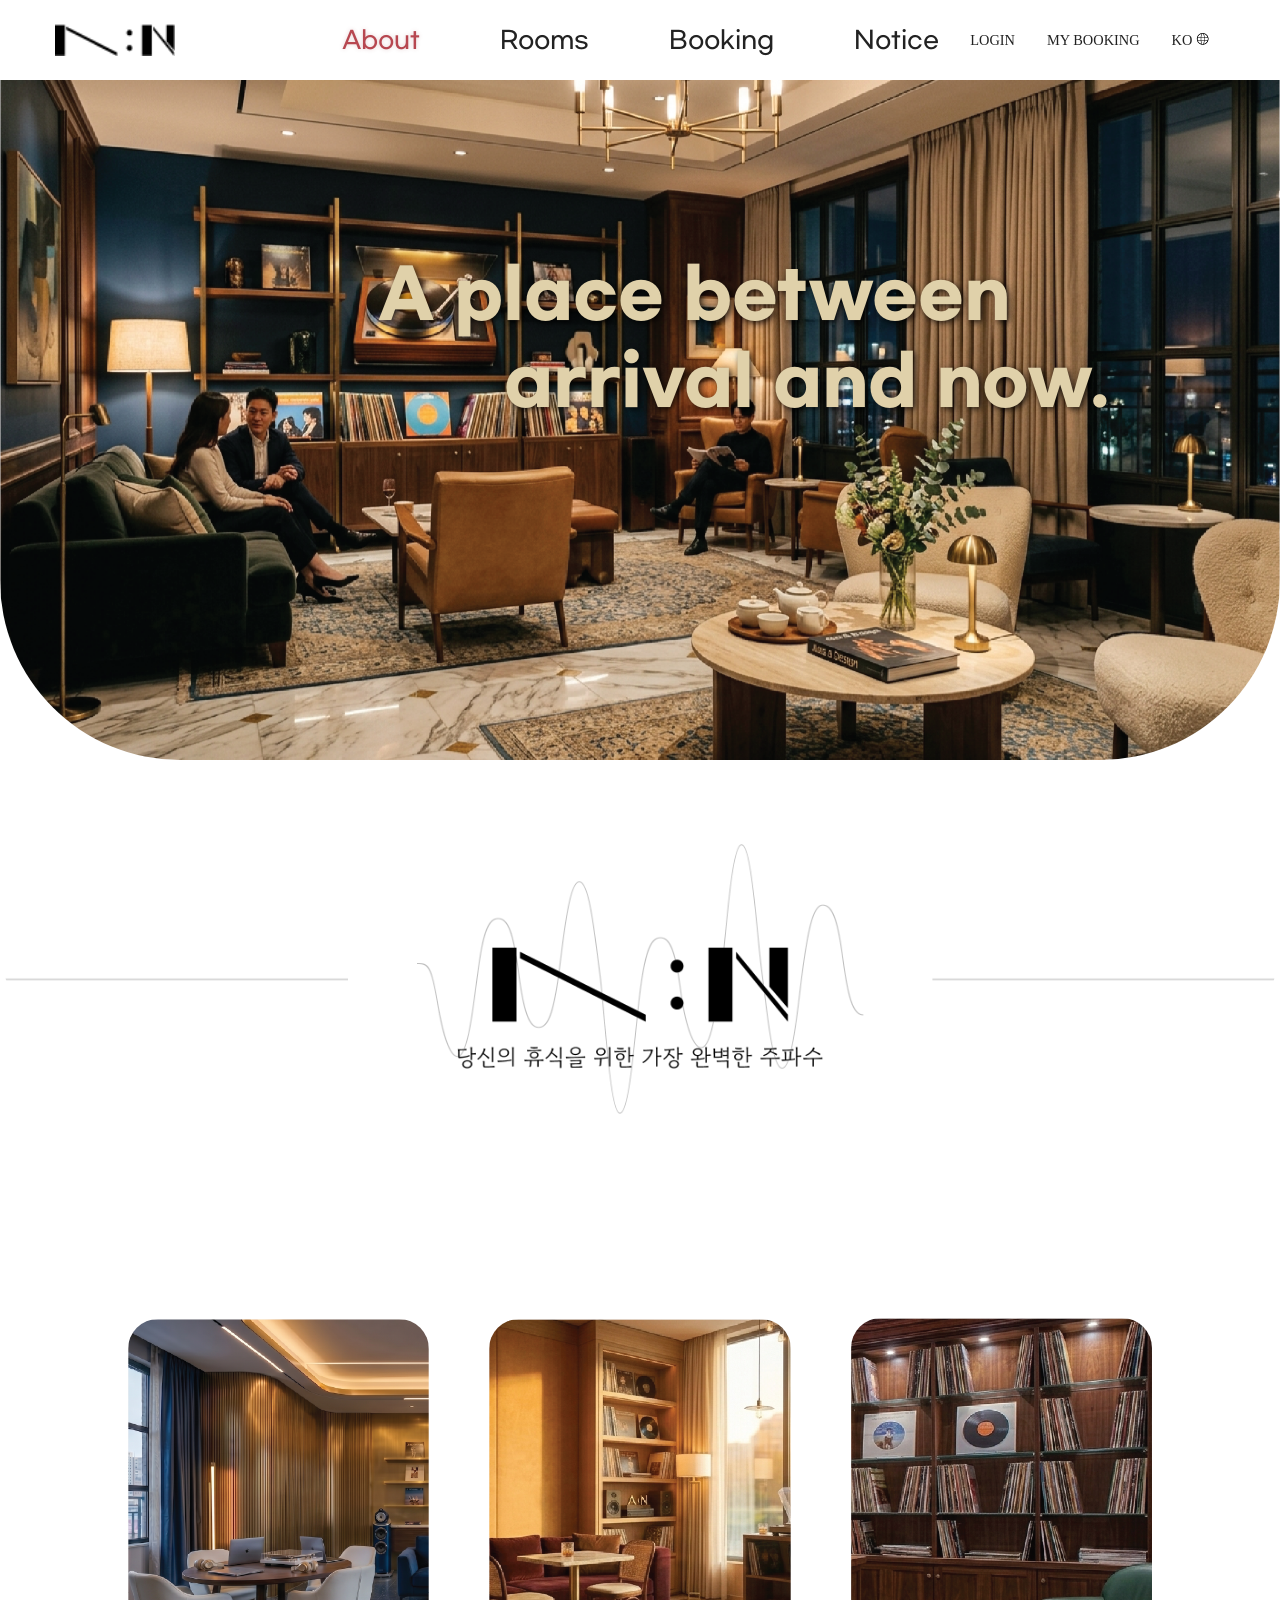
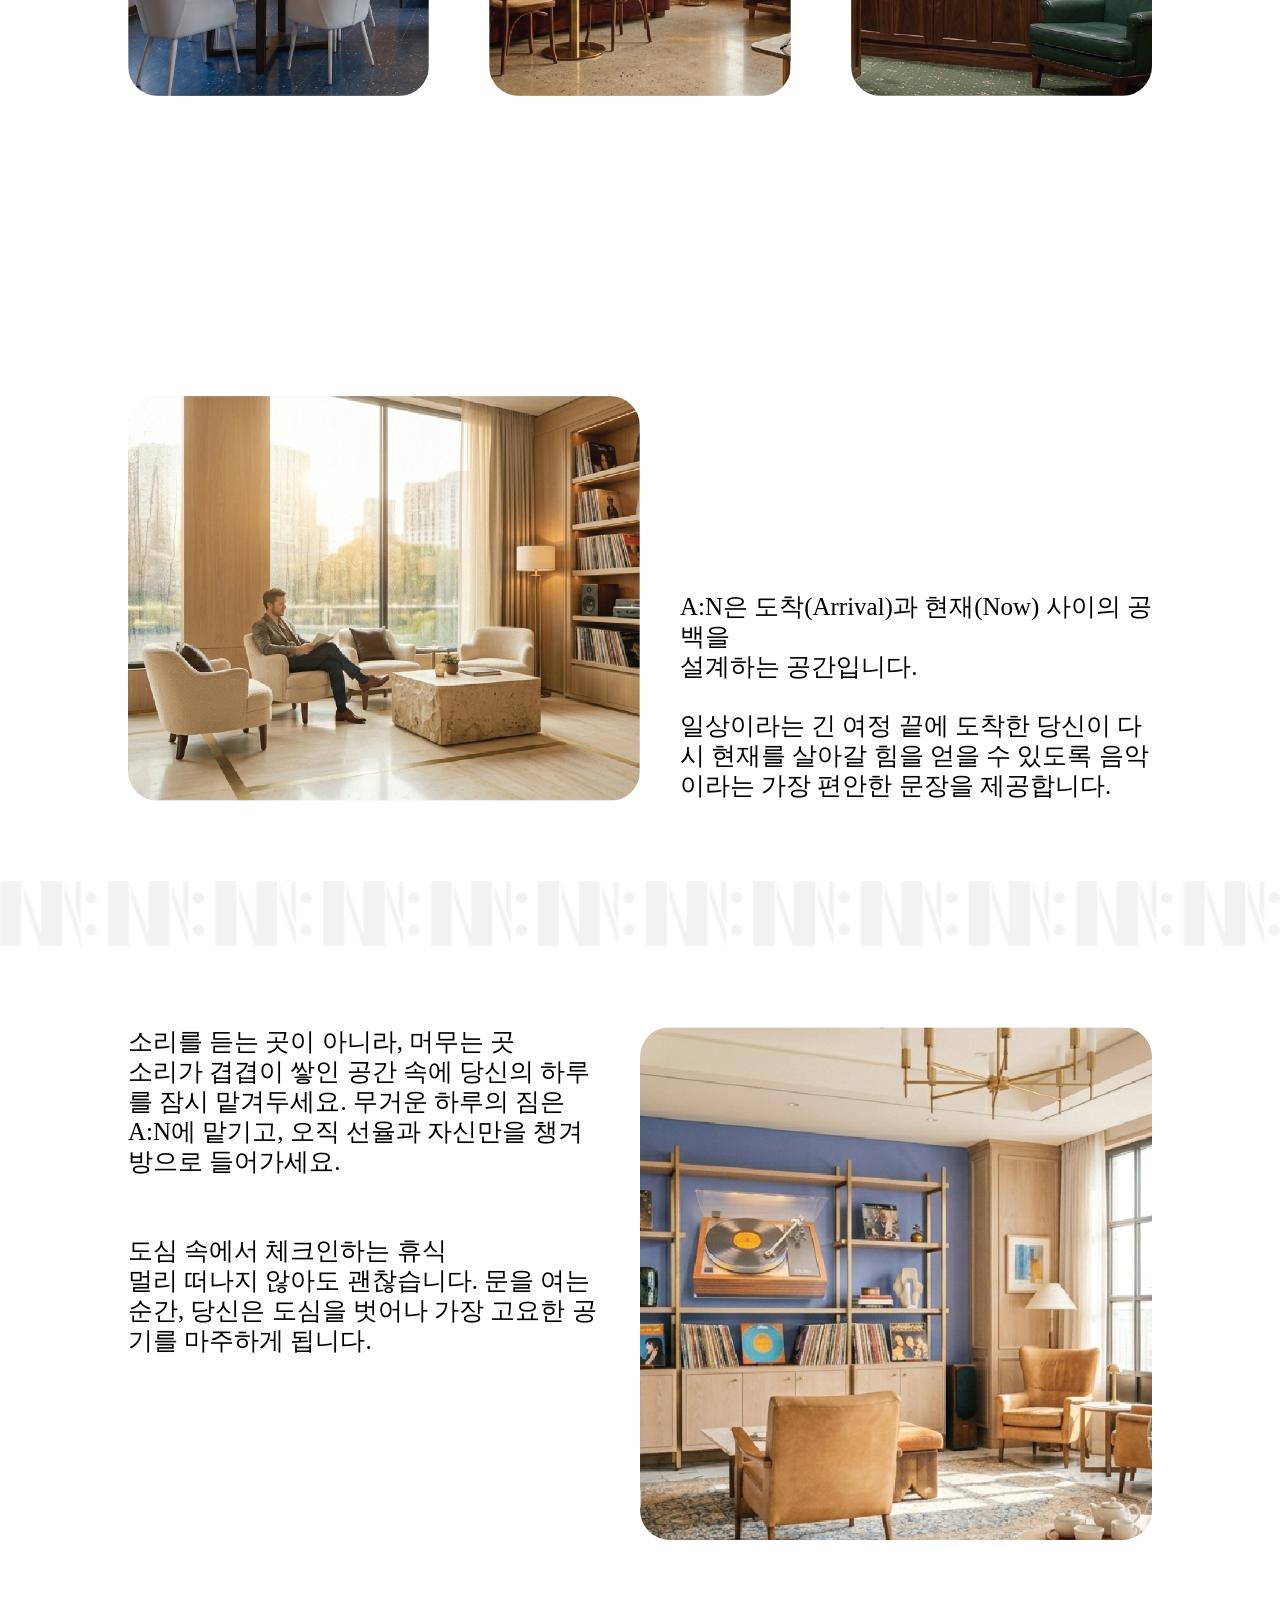
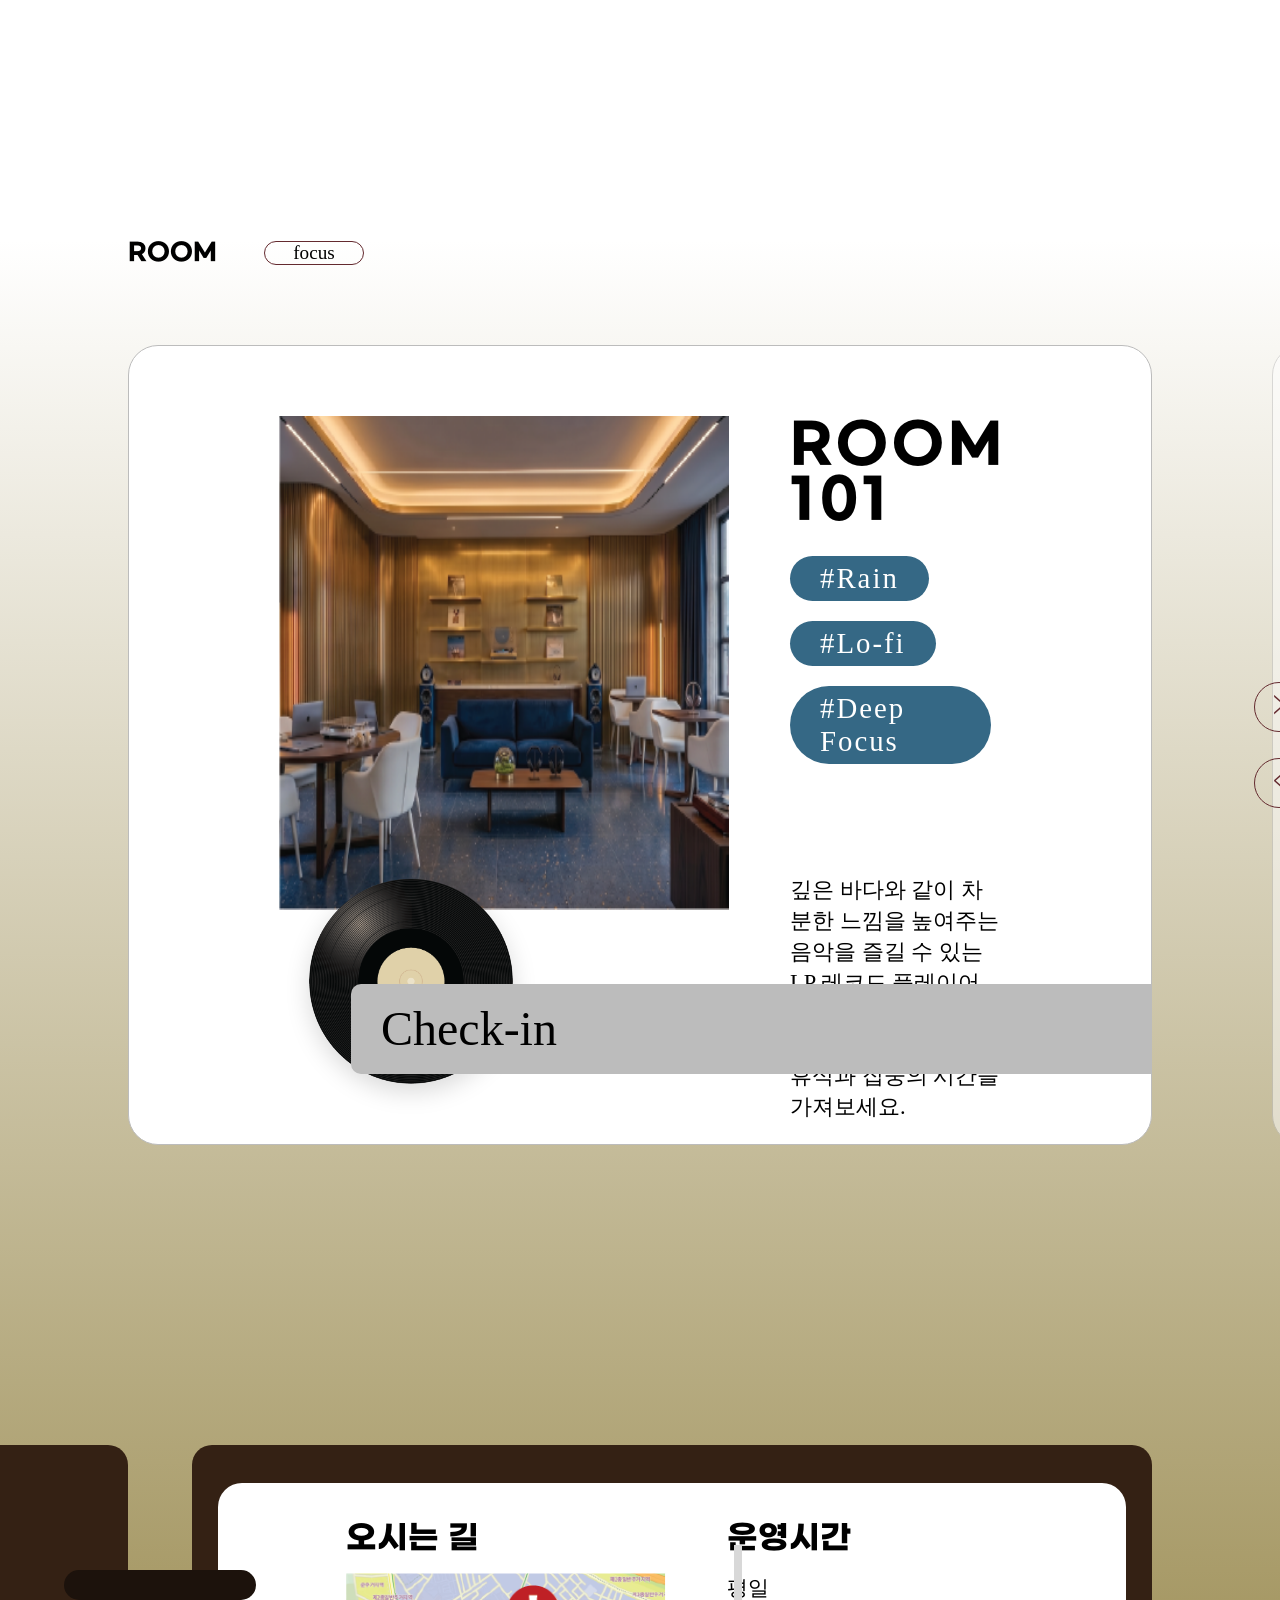
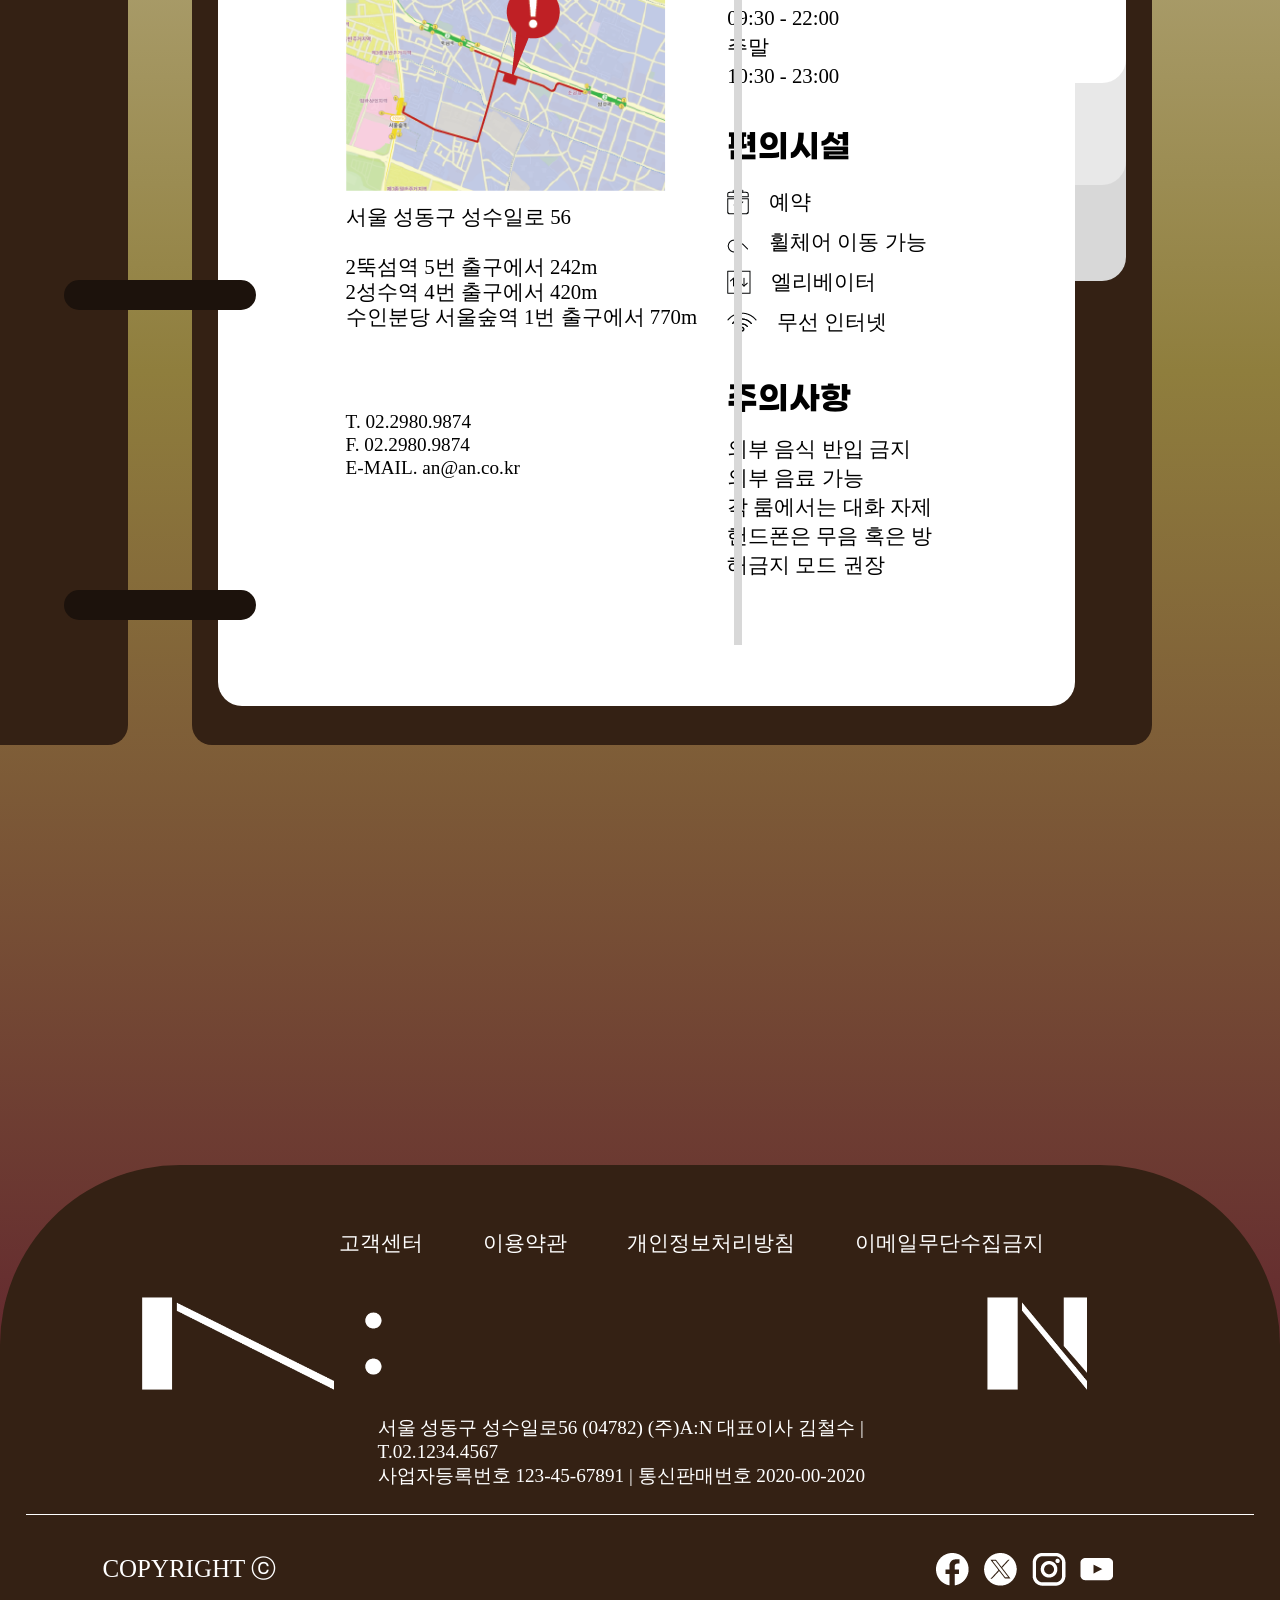
==== index.html @ c422dd80 "Update index.html" ====
<!DOCTYPE html>
<html lang="en">
<head>
    <meta charset="UTF-8">
    <meta name="viewport" content="width=device-width, initial-scale=1.0">
    <title>A:N</title>
    <link rel="icon" href="images/logo-simbol.png">
<link rel="stylesheet" href="../css/style.css">
</head>
<body>
    <header>
        <div class="site-wrap">
            <img class="top-logo" src="images/logo-mini.png" alt="">
            <button class="hamburger" aria-label="menu">☰</button>
            <div class="nav-backdrop"></div>
            <div class="site-nav">
                <div class="nav-left">
                    <ul>
                        <li><a href="" class="active">About</a></li>
                        <li><a href="AN101/AN101.html">Rooms</a></li>
                        <li><a href="">Booking</a></li>
                        <li><a href="">Notice</a></li>
                    </ul>
                </div>
                <div class="nav-right">
                    <ul>
                        <li><a href="#">LOGIN</a></li>
                        <li><a href="#">MY BOOKING</a></li>
                        <li><a href="#">KO <img src="images/icon5.png" alt=""></a>
                            <ul class="submenu">
                                <li><a href="#">KO</a></li>
                                <li><a href="#">EN</a></li>
                                <li><a href="#">CH</a></li>
                                <li><a href="#">JA</a></li>
                            </ul>
                        </li>
                    </ul>
                </div>
            </div>
        </div>
    </header>
    <section class="banner">
        <img src="images/main_banner.png" alt="">
        <div class="title-sub">
            <h1 class="title1">A place between</h1>
            <h1 class="title2">arrival and now.</h1>
        </div>
        <div class="main-logo">
            <img src="images/logo-main.png" alt="">
        </div>
    </section>
    <section class="intro">
        <div class="content">
            <div class="list">
                <ul>
                    <li class="list-101"><a href="AN101/AN101.html">
                        <img src="images/main_101.png" alt="">
                        <div class="hover-info">
                            <h1>101</h1><img src="images/arrow.png" alt="">
                        </div></a>
                    </li>
                    <li class="list-201"><a href="AN201/AN201.html">
                        <img src="images/main_201.png" alt="">
                        <div class="hover-info">
                            <h1>201</h1><img src="images/arrow.png" alt="">
                        </div></a>
                    </li>
                    <li class="list-301"><a href="AN301/AN301.html">
                        <img src="images/main_301.png" alt="">
                        <div class="hover-info">
                            <h1>301</h1><img src="images/arrow.png" alt="">
                        </div></a>
                    </li>
                </ul>
            </div>
            <div class="preview">
                <ul>
                    <li class="pr-1"><img src="images/main_room1.png" alt=""><p>A:N은 도착(Arrival)과 현재(Now) 사이의 공백을 <br>설계하는 공간입니다. <br><br>
                    일상이라는 긴 여정 끝에 도착한 당신이 다시 현재를 살아갈 힘을 얻을 수 있도록 음악이라는 가장 편안한 문장을 제공합니다.</p></li>
                    <img src="images/logo-re.png" alt="">
                    <li class="pr-2"><img src="images/main_room2.png" alt=""><p>소리를 듣는 곳이 아니라, 머무는 곳 <br>
                    소리가 겹겹이 쌓인 공간 속에 당신의 하루를 잠시 맡겨두세요. 무거운 하루의 짐은 A:N에 맡기고, 오직 선율과 자신만을 챙겨 방으로 들어가세요. <br><br><br>
                    도심 속에서 체크인하는 휴식 <br>
                    멀리 떠나지 않아도 괜찮습니다. 문을 여는 순간, 당신은 도심을 벗어나 가장 고요한 공기를 마주하게 됩니다.</p></li>
                </ul>
            </div>
        </div>
    </section>
    <div class="bottom-bg">
        <section class="rooms">
            <h1>ROOM <button class="focus-btn">focus</button></h1>   
            <div class="room-list">
                <div class="room-track">
                    <div class="room-card active">
                        <video src="images/key2.mp4" autoplay loop muted playsinline></video>
                    </div>
            		<div class="room-card"><div class="rocard">
                        <div class="rocard-inner">
            			<img class="room-image" src="images/main_101_2.png" alt="">
		                <div class="LP"><img src="images/main_music.png" alt=""><audio src="images/Better Days  -  LAKEY INSPIRED.mp3"></audio></div>
		                <div class="room-info">
				            <h2>ROOM  101</h2>
            			    <div class="tag-box">
					            <span>#Rain</span>
    				            <span>#Lo-fi</span>
	    			            <span>#Deep Focus</span>
				            </div>
                            <p>깊은 바다와 같이 차분한 느낌을 높여주는 음악을 즐길 수 있는 LP 레코드 플레이어가 배치되어 있으니, 음악에 몰입하며 깊은 휴식과 집중의 시간을 가져보세요.</p>    
			            </div>
                    </div>
                        <button><span>Check-in</span></button></div>
	                </div>
                    <div class="room-card"><div class="rocard">
                        <div class="rocard-inner">
                        <img class="room-image" src="images/main_201_2.png" alt="">
		                <div class="LP"><img src="images/main_music.png" alt=""><audio src="images/No Frills Cumbia -  Jimmy Fontanez.mp3"></audio></div>
		                <div class="room-info">
				            <h2>ROOM  201</h2>
            			    <div class="tag-box">
					            <span>#Jazz</span>
    				            <span>#City Pop</span>
	    			            <span>#Bossa Nova</span>
				            </div>
                            <p>따뜻하고 아늑한 분위기 은은한 조명과 함께 재즈, 시티 팝, 보사노바 등 음악의 선율에 취하며 친구, 연인과 편안한 대화를 나누어보세요.</p>    
			            </div></div>
                        <button><span>Check-in</span></button></div>
                    </div>
            		<div class="room-card"><div class="rocard">
                        <div class="rocard-inner">
                        <img class="room-image" src="images/main_301_2.png" alt="">
		                <div class="LP"><img src="images/main_music.png" alt=""><audio src="images/Sky Toes - Another Story Ends.mp3"></audio></div>
		                <div class="room-info">
				            <h2>ROOM  301</h2>
            			    <div class="tag-box">
					            <span>#Analog Folk</span>
    				            <span>#Indie</span>
				            </div>
                            <p>자연과 같이 편안하고 상쾌한 느낌으로 따뜻한 통기타 사운드와 진솔한 목소리가 돋보이는 아날로그 포크 & 인디 음악에 빠져 숲속을 거니는 듯한 사색을 즐겨보세요.</p>    
			            </div></div>
                        <button><span>Check-in</span></button></div>
                    </div>
                </div>    
                <div class="room-controls">
	            <button class="next"><p>></p></button>
	            <button class="prev"><p><</p></button>
                </div>
	        </div>
        </section>
        <section class="info">
            <div class="Notice">
                <div class="left-book">
                    <div class="left-rings">
                        <div class="ring"></div>
                        <div class="ring"></div>
                        <div class="ring"></div>
                    </div>
                </div>
                <div class="line"></div>
                <div class="right-book">
                    <div class="page-bg1"></div>
                    <div class="page-bg2"></div>
                    <div class="page-bg3"></div>
                    <div class="page-main">
                        <div class="left-section">
                            <h2>오시는 길</h2>
                            <div class="map-box">
                                <img src="images/main_map3.png" alt="">
                                <div class="mappin"><img class="pin2" src="images/main_pin2.png" alt=""><img class="pin1" src="images/main_pin1.png" alt=""></div>
                            </div>
                            <div class="address">
                                <p>서울 성동구 성수일로 56 <br><br> 2뚝섬역 5번 출구에서 242m <br>2성수역 4번 출구에서 420m <br>수인분당 서울숲역 1번 출구에서 770m</p>
                            </div>
                            <div class="contact">
                                <p>T. 02.2980.9874</p>
                                <p>F. 02.2980.9874</p>
                                <p>E-MAIL. an@an.co.kr</p>
                            </div>
                        </div>
                        <div class="right-section">
                            <div class="info-block">
                                <h2>운영시간</h2>
                                <p>평일 <br>09:30 - 22:00</p>
                                <p>주말 <br>10:30 - 23:00</p>
                            </div>
                            <div class="info-block">
                                <h2>편의시설</h2>
                                <ul>
                                    <li><img src="images/icon1.png" alt="">예약</li>
                                    <li><img src="images/icon2.png" alt="">휠체어 이동 가능</li>
                                    <li><img src="images/icon3.png" alt="">엘리베이터</li>
                                    <li><img src="images/icon4.png" alt="">무선 인터넷</li>
                                </ul>
                            </div>
                            <div class="info-block">
                                <h2>주의사항</h2>
                                <p>외부 음식 반입 금지 <br>외부 음료 가능 <br>각 룸에서는 대화 자제 <br>핸드폰은 무음 혹은 <!-- <br>    -->방해금지 모드 권장</p>
                            </div>
                        </div>
                    </div>  
                </div>
            </div>
        </section>
    </div>
    <footer>
        <div class="footer-top">
            <div class="footer-logo"><img src="images/logo-footer.png" alt=""></div>
            <ul class="footer-menu">
                <li>고객센터</li>
                <li>이용약관</li>
                <li>개인정보처리방침</li>
                <li>이메일무단수집금지</li>
            </ul>
        </div>
        <div class="footer-address">
            <p>서울 성동구 성수일로56 (04782) (주)A:N 대표이사 김철수  |  T.02.1234.4567 <br>
                사업자등록번호 123-45-67891  |  통신판매번호 2020-00-2020</p>
        </div>
        <hr class="footer-line">
        <div class="footer-row">
            <p>COPYRIGHT ⓒ</p>
            <div class="sns">
                <img src="images/sns (1).png" alt="">
                <img src="images/sns (2).png" alt="">
                <img src="images/sns (3).png" alt="">
                <img src="images/sns (4).png" alt="">
            </div>
        </div>
    </footer>

    <div class="music-toast"></div>
<script src="js/jquery-1.12.3.js"></script>
<script src="js/main.js"></script>
</body>
</html>
---- css/style.css ----
@charset "UTF-8";

        html{ scroll-behavior: smooth; overflow-x: hidden;}
        *{margin: 0; padding: 0; box-sizing: border-box; list-style: none;}
        a{ text-decoration: none; color: #222;}
        @font-face{ font-family: GowunDodum;  src: url(../font/Gowun_Dodum/GowunDodum-Regular.ttf);}
        @font-face{ font-family: GmarketSans;  
            src: url(../font/GmarketSans/GmarketSansBold.otf);
            font-weight: 700;}
        @font-face{ font-family: GmarketSans;  
            src: url(../font/GmarketSans/GmarketSansMedium.otf);
            font-weight: 500;}
        @font-face{ font-family: GmarketSans;  
            src: url(../font/GmarketSans/GmarketSansLight.otf);
            font-weight: 300;}
        p{ font-size: 1.56rem; font-family: "GowunDodum",'Noto Sans KR', 'Inter';}
        h1, h2{ font-family: "GmarketSans",'Noto Sans KR', 'Inter';}

header{ }
.site-wrap{ width: 100%; height: 80px; padding: 20px 55px; display: flex; align-items: center; justify-content: space-between; position: relative;}
.top-logo{ width: 120px;}
.site-nav{ width: 100%; height: 80px; display: flex; flex: 1;justify-content: space-between; align-items: center; }
.nav-left{ position: absolute; left: 50%; transform: translateX(-50%); font-family: "GmarketSans",'Noto Sans KR', 'Inter'; font-weight: 500;}
.nav-left ul{ width: 80%;  margin: auto; display: flex; justify-content: center; }
.nav-left ul li{ display: inline-block; height: 20px; 
    /* background: red; */}
.nav-left ul li a{ display: block; height: 20px; line-height: 20px; padding: 0 40px; font-size: 1.5rem;}
.nav-left ul li a:hover{ color: #b74750; text-shadow: 0 0 4px #9240473b;}
.nav-left .active{ color: #b74750; text-shadow: 0 0 4px #9240473b;}

.nav-right{ margin-left: auto; }
.nav-right > ul{ display: flex; align-items: center; position: relative;
    width: 100%; /* background: pink; */}
.nav-right ul li{ position: relative;}
.nav-right > ul > li > a{ display: block; height: 80px; line-height: 80px; padding: 0 16px; font-size: 0.9rem;}
.submenu {  display: none; position: absolute; background: #fff; z-index: 999;}
.nav-right .submenu a{ display: block; padding: 6px 23px; text-align: center; /* background: yellow; */ border-bottom: 2px solid #e0d1aa;}
.nav-right .submenu li:last-child a{ border-bottom: none;}
.nav-right ul li:hover .submenu{ display: block;}
.nav-right .submenu a:hover{ background: #642a2f; color: #fff; border-color: transparent;}
.hamburger{ display: none; background: none; border: none; font-size: 1.8rem; cursor: pointer; color: #222; }  /* 데스크탑 숨김, 모바일에서만 표시 */
.nav-backdrop{ display: none; }  /* 데스크탑 숨김 */

/* ---------------------------------------------- */
.banner img{ width: 100%; position: relative; border-radius: 0 0 180px 180px;}
.banner .title-sub{ position: absolute; top: 260px; right: 270px; font-size: 2.8rem; color: #e0d1aa; text-shadow: 2px 2px 6px rgba(0,0,0,0.8);}
.title2{ position: absolute; right: -100px; padding-top: 20px;}

.main-logo{ padding: 80px 0 200px;}

/* ---------------------------------------------- */
.intro{ width: 80%; margin: auto; margin-bottom: 300px;}
.contact{ }

.list{ margin-bottom: 300px; }
.list > ul{ position: relative; display: flex; align-items: center; justify-content: center; gap: 60px; }
.list > ul > li{ position: relative; flex: 1; cursor: pointer;}
.list-101  img { border-radius: 30px; width: 100%; display: block;}
.list-201  img { border-radius: 30px; width: 100%; display: block;}
.list-301  img { border-radius: 30px; width: 100%; display: block;}


.hover-info{ position: absolute; top: 0; left: 0; width: 100%; height: 100%; display: flex; flex-direction: column; align-items: center; justify-content: center; gap: 60px;
    opacity: 0; transition: opacity 0.3s; border-radius: 30px;} 
.list-101 .hover-info{  background: rgba(8,24,32,0.5);}
.list-201 .hover-info{  background: rgba(77,31,11,0.5);}
.list-301 .hover-info{  background: rgba(16,24,17,0.5);}

.hover-info h1{ position: absolute; top: 180px; left: 52%; transform: translateX(-50%) scaleX(120%); 
    color: #fff; font-size: 4.5rem; font-weight: 700; letter-spacing: 20px; text-align: center; font-weight: 700; transition: all 0.3s; }
.hover-info img{ width: 120px; position: absolute; bottom: 150px; right: 60px;}
.hover-info img:hover{ animation: arrowmove 0.6s infinite alternate;}
@keyframes arrowmove{ 
    from { transform: translateX(0);}
    to{ transform: translateX(30px);}}
.hover-info:hover h1{ transform: translateX(-50%) scaleX(120%) translateY(-30px); }

.list > ul > li:hover .hover-info { opacity: 1; }

        /* ---------------------------------------------- */
.preview{ }
.preview ul{ display: flex; flex-direction: column; gap: 80px;}
.pr-1, .pr-2{ display: flex; gap: 40px;}
.pr-1{ align-items: flex-end;}
.pr-2{ align-items: flex-start; flex-direction: row-reverse; }
.preview > ul > img{ width: 100vw; position: relative; left: 50%; transform: translateX(-50%);}
.preview .pr-1 img { width: 50%; border-radius: 30px;} 
.preview .pr-2 img { width: 50%; border-radius: 30px;} 
.preview p{ font-size: 1.56rem; line-height: 1.2;}

/* ---------------------------------------------- */
.bottom-bg{ width: 100vw; position: relative; left: 50%; transform: translateX(-50%); bottom: 0; background: linear-gradient(to bottom, #fff 0%, #8f7e3d 64%, #642a2f 100%);}

.rooms{ width: 80%; margin: auto; margin-bottom: 300px; position: relative;}
.rooms h1{ margin-bottom: 80px; font-weight: 700;}
.focus-btn{ font-size: 1.2rem; margin-left: 40px; width: 100px; border-radius: 50px; border: 1px solid #642a2f; background: none;
    font-family: "GowunDodum",'Noto Sans KR', 'Inter';}
.focus-btn:hover{ background: #b74750; color: #fff; border: none;}
.room-list{ width: 90vw; overflow: hidden; position: relative;}
.room-track{ display: flex; transition: transform 0.5s;}
.room-card{ width: 80vw; height: 800px; border: 1px solid #bcbcbc;
     border-radius: 30px; background: #fff; flex-shrink: 0; 
     overflow: hidden; position: relative;
     opacity: 0.5; transition: opacity 0.5s; margin-right: 120px;}

.room-card:first-child{ background: #eee; display: flex; align-items: center; justify-content: center;}
.room-card.active{ opacity: 1; }
.room-card video{ max-width: 730px; border-radius: 30px;}
.rocard{ width: 80vw; height: 800px; padding: 70px 150px;}
.room-controls{ position: absolute; right: calc(20vw - 280px); top: 50%; transform: translateY(-50%); display: flex; flex-direction: column; gap: 26px;}
.room-controls button{ width: 50px; height: 50px; border-radius: 50%; border: 1px solid #642a2f; display: flex; align-items: center; justify-content: center; background: none;}
.room-controls p{ color: #642a2f; font-size: 1.4rem; transform: scaleY(1.8) translateY(-1px);}
.room-controls button:hover{ background: #642a2f; }
.room-controls button:hover p{ color: #fff;}

.room-image{ position: absolute; width: 44%; height: 62%; }
.LP img{ position: absolute; bottom: 60px; left: 180px; width: 20%; border-radius: 50%; box-shadow: 0 8px 24px rgba(0, 0, 0, 0.15);}
.room-info{ position: absolute; top: 70px; left: calc(50% + 150px); right: 150px; /* background: red; */}
.room-info h2{ font-size: 3.4rem; margin-bottom: 20px; letter-spacing: 4px;}
.room-info p{ font-size: 1.4rem; margin-top: 100px; }
.tag-box{ display: flex; flex-wrap: wrap;}
.tag-box span{ display: inline-block; padding: 6px 30px; margin: 10px 10px 10px 0; border-radius: 50px;  font-size: 1.8rem; letter-spacing: 2px;  font-family: "GowunDodum",'Noto Sans KR', 'Inter';} 

.rocard > button{ width: 800px; height: 90px; position: absolute; bottom: 70px; right: 0; border: none; background: #bcbcbc; font-size: 3rem; font-family: "GowunDodum",'Noto Sans KR', 'Inter'; letter-spacing: 2%; text-align: left; padding-left: 30px; border-radius: 10px 0 0 10px; transition: all 2s;}
.rocard > button span{ display: inline-block; }
.rocard > button:hover span{ animation: move 2s ease forwards}
@keyframes move{
    0%{ transform: translateX(0);}
    50% { transform: translateX(290%);}
    100% { transform: translateX(270%);}
}

.room-card:nth-child(2) .tag-box span { background: #356885; color: #fff;}
.room-card:nth-child(3) .tag-box span { background: #dd9349; color: #fff;}
.room-card:nth-child(4) .tag-box span { background: #647d49; color: #fff;}
.room-card:nth-child(2) button:hover  { background: #356885; color: #fff;}
.room-card:nth-child(3) button:hover { background: #dd9349; color: #fff;}
.room-card:nth-child(4) button:hover { background: #647d49; color: #fff;}
.LP img{ cursor: pointer; }
.LP img:hover{ animation: spin 2s linear infinite;}
.LP img.playing{ animation: spin 2s linear infinite;}
@keyframes spin{
    from{ transform: rotate(0deg);}
    to{ transform: rotate(360deg);}
}
.music-toast{ position: fixed; bottom: 40px; left: 50%; transform: translateX(-50%);
    background: rgba(0,0,0,0.75); color: #fff; padding: 14px 28px; border-radius: 30px;
    font-size: 1rem; opacity: 0; transition: opacity 0.4s; pointer-events: none; z-index: 999;}
.music-toast.show{ opacity: 1;}
/* ---------------------------------------------- */

.info{ width: 100%; padding-bottom: 600px;}
.Notice{ margin: auto; display: flex; position: relative;}
.left-book{ display: block;width: 10vw; height: 900px; background: #342114; border-radius: 0 20px 20px 0;}
.left-rings{ display: flex; flex-direction: column; gap: 280px; padding: 125px 0; z-index: 999;}
.ring{ width: 15vw; height: 30px; background: #1c120c; border-radius: 50px; /* margin: 0px 100px 300px 100px; */ position: relative; left: 5vw; }

.right-book{ height: 900px; background: #342114; position: absolute; left: 15vw; right: 10vw; border-radius: 20px; z-index: -1;}
.page-bg1{ height: 200px; background: #e8e8e8; position: absolute; left: 300px; right: 2vw; top: 11vw; border-radius: 0 0 24px 0; z-index: 4;}
.page-bg2{ height: 200px; background: #d8d8d8; position: absolute; left: 300px; right: 2vw; top: 18.5vw; border-radius: 0 0 24px 0; z-index: 2;}
.page-bg3{ height: 200px; background: #fff; position: absolute; left: 300px; right: 2vw; top: 3vw; border-radius: 24px; z-index: 9;}
.page-main{ /* height: 800px; */ background: #fff; position: absolute; left: 2vw; right: 6vw; top: 3vw; bottom: 3vw; border-radius: 24px; z-index: 999;}

.right-book p{ font-size: 1.3rem; line-height: 1.2;}
.right-book h2{ font-size: 2rem; margin-bottom: 20px; font-weight: 700;}
.left-section{ position: absolute; left: 10vw; top: 3vw; }
.map-box > img{ width: 25vw; position: relative;}
.mappin .pin1{ width: 54px; position: absolute; top: 5vw; left: 12.5vw; animation: pin 2s ease infinite; }
.mappin .pin2{ position: absolute; top: 7vw; left: 12.9vw; }
@keyframes pin{
    0%{ transform: scale(100%);}
    50%{ transform: scale(130%);}
    100%{ transform: scale(100%);}
}
.address{ margin: 10px 0; padding-bottom: 70px;}
.contact p{ font-size: 1.2rem; }

.line{ position: absolute; right: 42vw; top: 100px; height: 700px; border-right: 8px solid #d8d8d8; z-index: 99999;}

.right-section{ position: absolute; right: 10vw; top: 3vw; width: 220px;}
.info-block{ margin-bottom: 40px;}
.info-block p{ line-height: 1.4;}
.info-block ul li{ display: flex; align-items: center; gap: 20px; width: 200px; height: 40px; font-family: "GowunDodum",'Noto Sans KR', 'Inter'; font-size: 1.3rem; }
/* ---------------------------------------------- */

footer{ width: 100%; height: 450px; background: #342114; margin-top: -180px; position: relative; border-radius: 180px 180px 0 0; z-index: 9;}
.footer-top{ position: absolute; left: 8vw; top: 5vw; display: flex; flex-direction: column-reverse;}
.footer-logo img{ width: 87%; position: relative; padding: 40px;}
.footer-menu{ display: flex; justify-content: center; gap: 60px; width: 100%; color: #fff; font-family: "GowunDodum",'Noto Sans KR', 'Inter'; font-size: 1.3rem;}
.footer-address p{ position: absolute; left: 53%; transform: translateX(-50%); top: 250px; color: #fff; text-align: left; font-size: 1.2rem;}

.footer-line{ width: 96%; border: none; border-top: 1px solid #fff; position: absolute; left: 2%; bottom: 100px;}
.footer-row{ display: flex; justify-content: space-between; color: #fff; width: 87%; position: absolute; bottom: 30px; left: 8vw;}
.footer-row .sns{ position: absolute; right: 8vw;}
.sns img{ margin-left: 10px;}

/* ============================================================
   📱 MOBILE  (화면 폭 768px 이하일 때만 적용)
   ===========================================================
*/
@media (max-width: 768px){

    /* ----- 공통 ----- */
    p{ font-size: 1rem; }

    /* ----- 헤더: 로고 왼쪽 고정 / 오른쪽 햄버거 / 메뉴는 왼쪽 슬라이드 서랍 ----- */
    .site-wrap{ height: auto; padding: 12px 16px; flex-direction: row;
        align-items: center; justify-content: space-between; gap: 10px; }
    .top-logo{ width: 90px; }
    .hamburger{ display: block; position: relative; z-index: 1100; }   /* 서랍보다 위 → 열고 닫기 */

    /* 왼쪽에서 슬라이드되는 서랍(drawer) */
    .site-nav{ display: flex; position: fixed; top: 0; left: 0;
        width: 75%; max-width: 320px; height: 100vh; background: #fff;
        box-shadow: 4px 0 24px rgba(0,0,0,0.18);
        flex-direction: column; align-items: flex-start; justify-content: flex-start;
        gap: 0; padding: 90px 28px; z-index: 1000;
        transform: translateX(-100%); transition: transform 0.3s ease; }
    .site-nav.open{ transform: translateX(0); }          /* 햄버거 누르면 슬라이드 인 */

    /* 서랍 뒤 어두운 배경 (누르면 닫힘) */
    .nav-backdrop{ display: block; position: fixed; inset: 0; background: rgba(0,0,0,0.45);
        z-index: 999; opacity: 0; visibility: hidden; transition: opacity 0.3s; }
    .nav-backdrop.open{ opacity: 1; visibility: visible; }

    .nav-left{ position: static; transform: none; width: 100%; }
    .nav-left ul{ width: 100%; flex-direction: column; align-items: flex-start; gap: 0; }
    .nav-left ul li{ height: auto; width: 100%; }
    .nav-left ul li a{ height: auto; line-height: 1.4; padding: 14px 0; font-size: 1.3rem; }
    .nav-right{ margin-left: 0; width: 100%; margin-top: 8px; border-top: 1px solid #eee; padding-top: 8px; }
    .nav-right > ul{ flex-direction: column; align-items: flex-start; width: 100%; }
    .nav-right > ul > li{ width: 100%; }
    .nav-right > ul > li > a{ height: auto; line-height: 1.4; padding: 14px 0; font-size: 1.1rem; }

    /* ----- 배너: 타이틀을 이미지 위에 다시 표시 ----- */
    .banner{ position: relative; }                          /* title-sub의 기준점 */
    .banner img{ border-radius: 0 0 40px 40px; }
    .banner .title-sub{ top: 24%; bottom: auto; right: auto; left: 60%;
        transform: translateX(-50%); font-size: 1.2rem; width: 100%; text-align: center; }
    .title2{ position: static; padding-top: 14px; }
    .main-logo{ padding: 40px 0 80px; display: flex; justify-content: center; }  /* 현재 크기 그대로 화면 정중앙 */
    .main-logo img{ width: 200%; flex-shrink: 0; }

    /* ----- intro: 룸 3장을 작게(약 30%) 가로 유지 + 호버 상시 표시 ----- */
    .intro{ width: 90%; margin-bottom: 150px; }
    .list{ margin: 60px 0 120px; }
    .list > ul{ gap: 10px; justify-content: center; }
    .list > ul > li{ width: 36%; }
    .list-101 img, .list-201 img, .list-301 img{ width: 100%; }
    .hover-info{ opacity: 1; width: 100%; height:100%; gap: 8px; }   /* 항상 보이게 + 이미지에 딱 맞게 */
    .hover-info h1{ position: static; transform: none; font-size: 2rem; letter-spacing: 2px; }
    .hover-info:hover h1{ transform: none; }                 /* 호버 움직임 제거 (모바일) */
    .hover-info img{ position: static; width: 50px; bottom: auto; right: auto; margin-top: 20px; }  /* 화살표 20px 아래로 */
    .hover-info img:hover{ animation: none; }                /* 호버 흔들림 제거 (모바일) */

    /* ----- preview: 이미지+글 세로로 ----- */
    .preview ul{ gap: 60px; }
    .pr-1, .pr-2{ flex-direction: column; gap: 20px; align-items: stretch; }
    .preview .pr-1 img, .preview .pr-2 img{ width: 100%; }
    .preview p{ font-size: 1.2rem; }

    /* ----- rooms 캐러셀: 카드 내부를 세로로 쌓기 ----- */
    .rooms{ width: 90%; margin: 0 auto 100px; }   /* 좌우 여백 → ROOM 글자 안 잘림 */
    .rooms h1{ font-size: 1.6rem; margin-bottom: 30px; }
    .focus-btn{ font-size: 0.9rem; width: 70px; margin-left: 16px; }
    .room-list{ width: 82vw; margin: 0 auto;
        overflow: clip; overflow-clip-margin: 50px; }       /* 잘리는 경계를 50px 바깥으로 → 화살표 보임 */
    .room-card{ width: 82vw; height: auto; margin-right: 40px; }
    .room-card:first-child video{ max-width: 100%; }
    .rocard{ width: 100%; height: auto; padding: 20px; }

    .room-image{ position: static; width: 100%; height: auto; border-radius: 16px; }  /* 절대배치 해제 */
    /* LP: 이미지 오른쪽 위에 절반만 걸치기 */
    .LP{ position: absolute; top: 70; right: 30px; width: 34%; transform: translateY(-70%); z-index: 5; text-align: initial; }
    .LP img{ position: static; width: 100%; margin: 0; }

    .room-info{ position: static; left: auto; right: auto; top: auto; margin-top: 16px; }
    .room-info h2{ font-size: 1.5rem; margin-bottom: 12px; }
    .room-info p{ font-size: 0.95rem; margin-top: 16px; }
    .tag-box span{ font-size: 0.9rem; padding: 4px 14px; margin: 4px 6px 4px 0; }
    .rocard > button{ position: static; width: 100%; height: 56px; font-size: 1.4rem;
        margin-top: 16px; border-radius: 10px; padding-left: 20px; }

    /* 컨트롤: < 왼쪽 / > 오른쪽, 카드 안쪽에 두어 잘리지 않게 */
    .room-controls{ top: 50%; bottom: auto; left: -30px; right: -30px; transform: translateY(-50%);
        flex-direction: row-reverse; justify-content: space-between; gap: 0; padding: 0; z-index: 10; }

    /* ----- info(오시는 길): 책 장식 숨기고 단순 카드로 ----- */
    .info{ padding-bottom: 120px; }
    .Notice{ flex-direction: column; align-items: center; }
    .left-book, .left-rings{ display: none; }                /* 바인더 장식 숨김 (핀은 표시 유지) */
    .page-bg1, .page-bg2, .page-bg3{ display: none; }        /* 종이 겹침 장식 숨김 */
    .line{ display: none; }                                  /* 데스크탑 세로선 숨김 (아래 border로 대체) */
    .right-book{ position: static; height: auto; left: auto; right: auto;
        width: 92%; margin: 0 auto; background: #fff; z-index: auto; }
    .page-main{ position: static; left: auto; right: auto; top: auto; bottom: auto; padding: 24px; text-align: left; }
    .left-section{ position: static; left: auto; top: auto; width: 100%; margin-bottom: 40px; }
    /* 오른쪽 정보: 운영시간 위에 가로선(90vw) */
    .right-section{ position: static; left: auto; right: auto; top: auto; width: 80vw; margin: 20px auto 0;
        border-top: 2px solid #d8d8d8; padding-top: 30px;
        display: flex; flex-wrap: wrap; justify-content: flex-start; gap: 20px 30px; }   /* 운영시간 옆에 편의시설, 왼쪽정렬 */
    .right-section .info-block{ width: 42%; }
    .right-section .info-block:last-child{ width: 100%; }   /* 주의사항: 가로로 넓게 */
    .map-box > img{ width: 100%; }
    .right-book p{ font-size: 1.2rem; line-height: 1.6;}
    .right-book h2{ font-size: 1.4rem; }
    .info-block ul li{ width: auto; height: 30px; font-size: 1.2rem; margin-bottom: 7px;}
    .info-block ul li img{ width: 24px; height: 25px;}
    .mappin .pin1{ width: 54px; position: absolute; top: 23vw; left: 49vw; animation: pin 2s ease infinite; }
    .mappin .pin2{ position: absolute; top: 28vw; left: 51vw; }
    .info-block:last-child{}

    /* ----- 푸터: 절대배치 → 세로 흐름 ----- */
    footer{ height: auto; border-radius: 60px 60px 0 0; margin-top: -60px; padding: 70px 20px 30px; }
    .footer-top{ position: static; }
    .footer-logo img{ width: 90vw; padding: 20px; }          /* 로고 원래대로 크게 */
    .footer-menu{ flex-wrap: wrap; gap: 14px; font-size: 0.85rem; margin-bottom: 20px;}
    .footer-address{ position: absolute; top: 120px; left: 50%; transform: translateX(-50%); width: 80%; z-index: 2; }  /* 로고 이미지 안쪽으로 (top 값 조절하세요) */
    .footer-address p{ width: 55%; position: static; transform: none; text-align: left; margin: 0 10px 0 130px; font-size: 0.7rem; color: #fff; }
    .footer-line{ position: static; width: 90%; margin: 24px auto; }
    .footer-row{ position: static; flex-direction: column; align-items: center; gap: 16px; width: 100%; }
    .footer-row .sns{ position: static; }
}
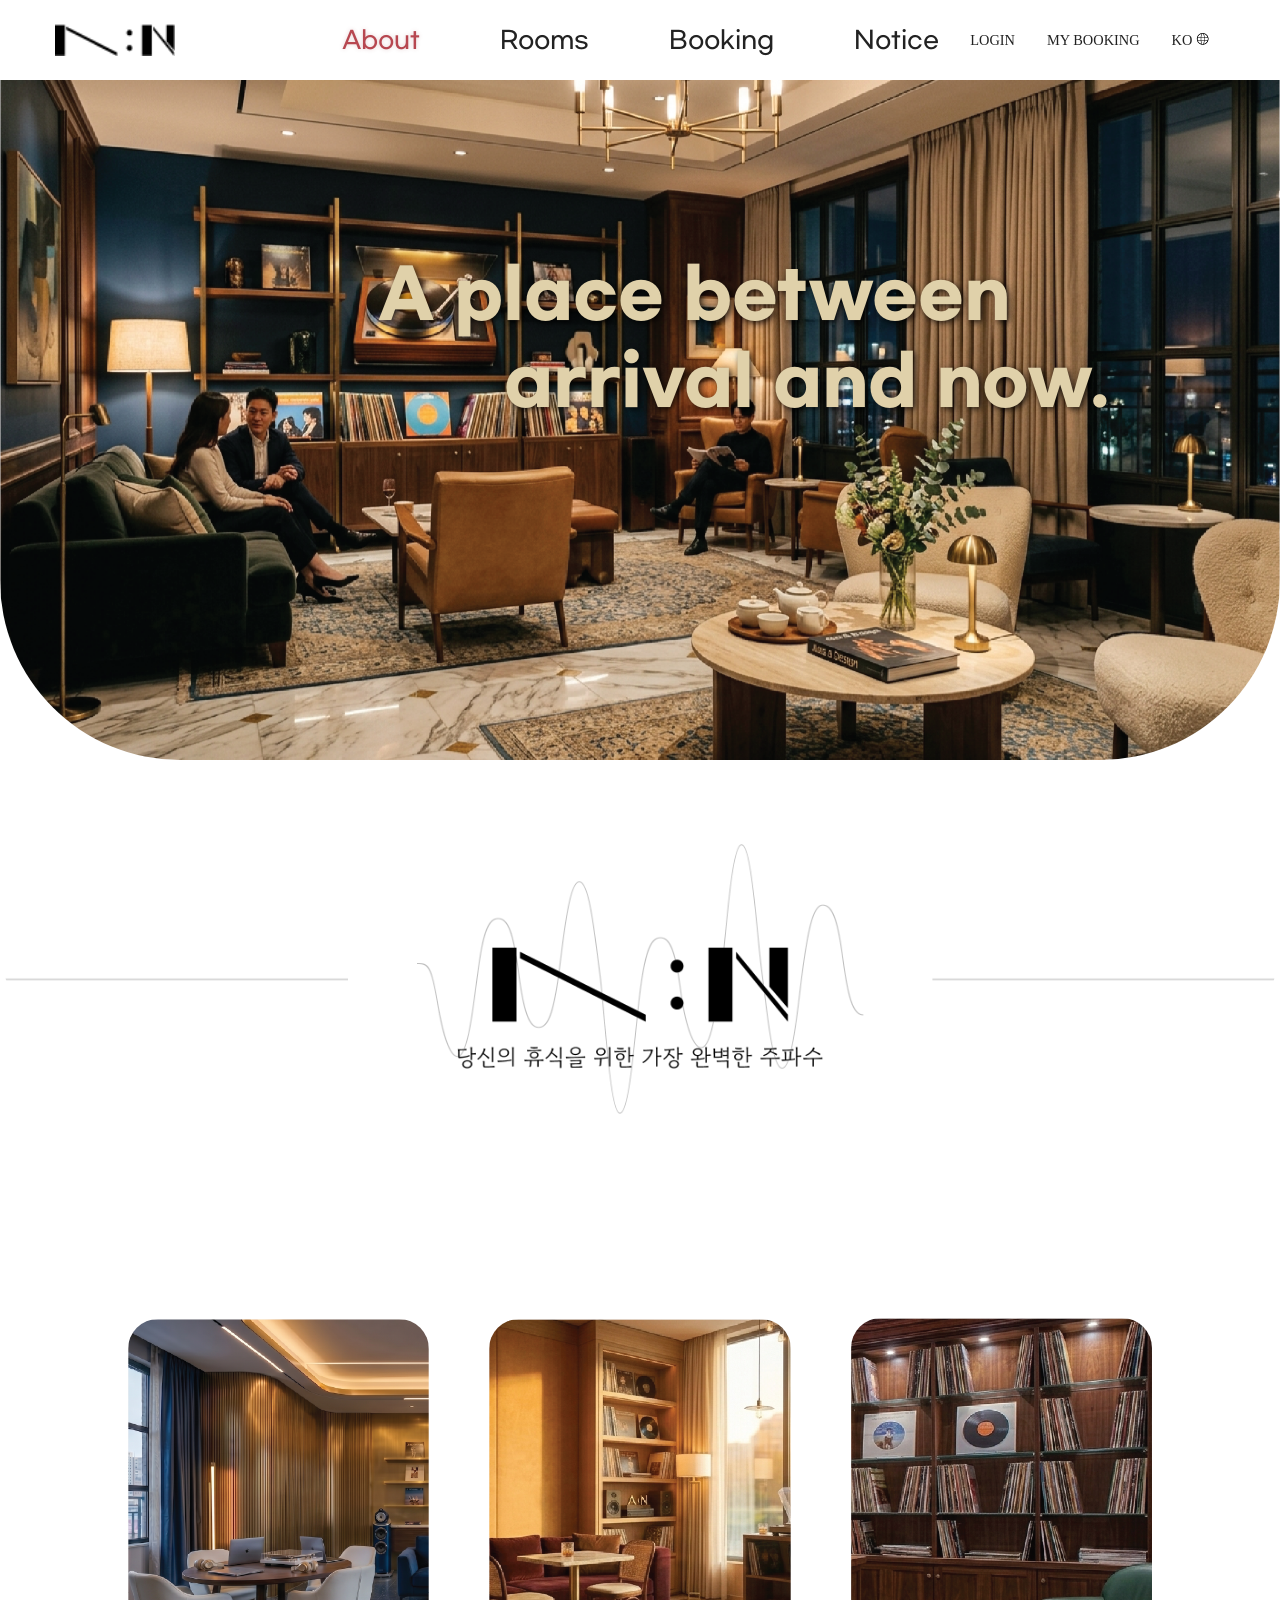
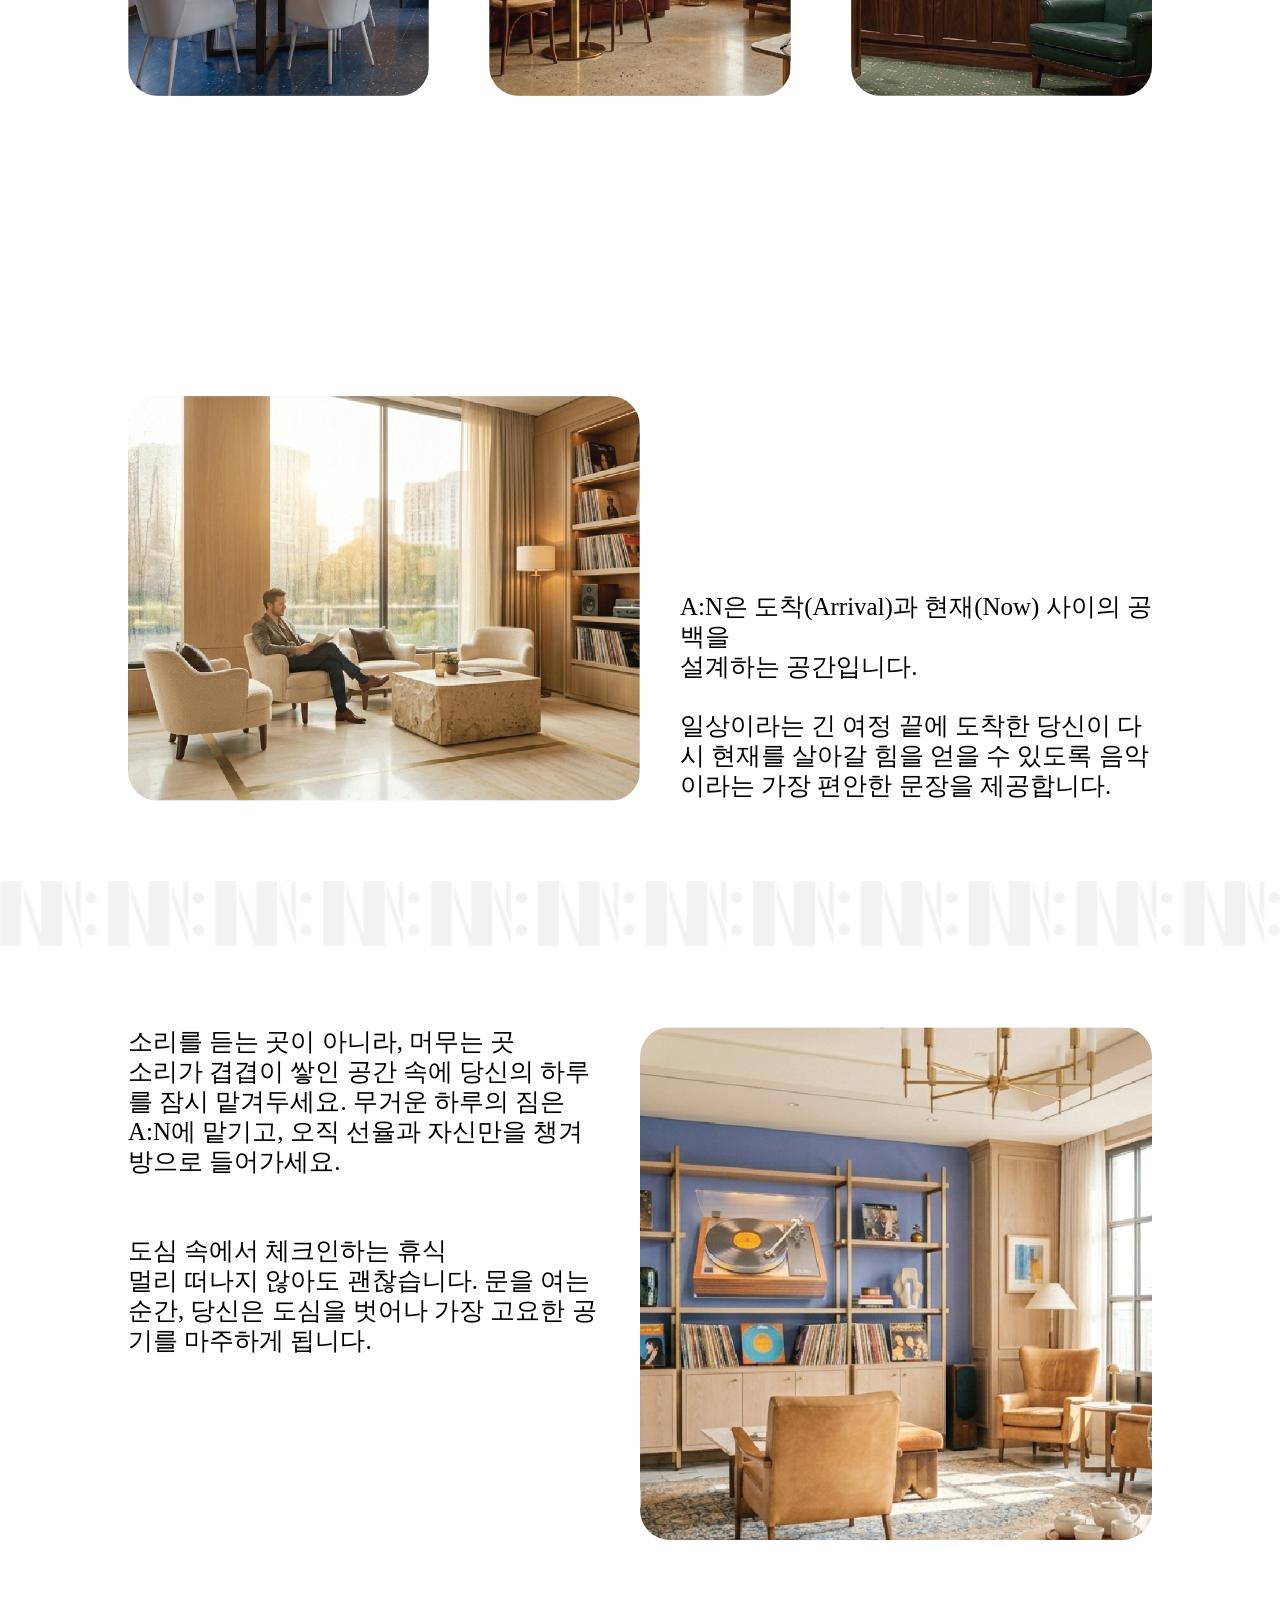
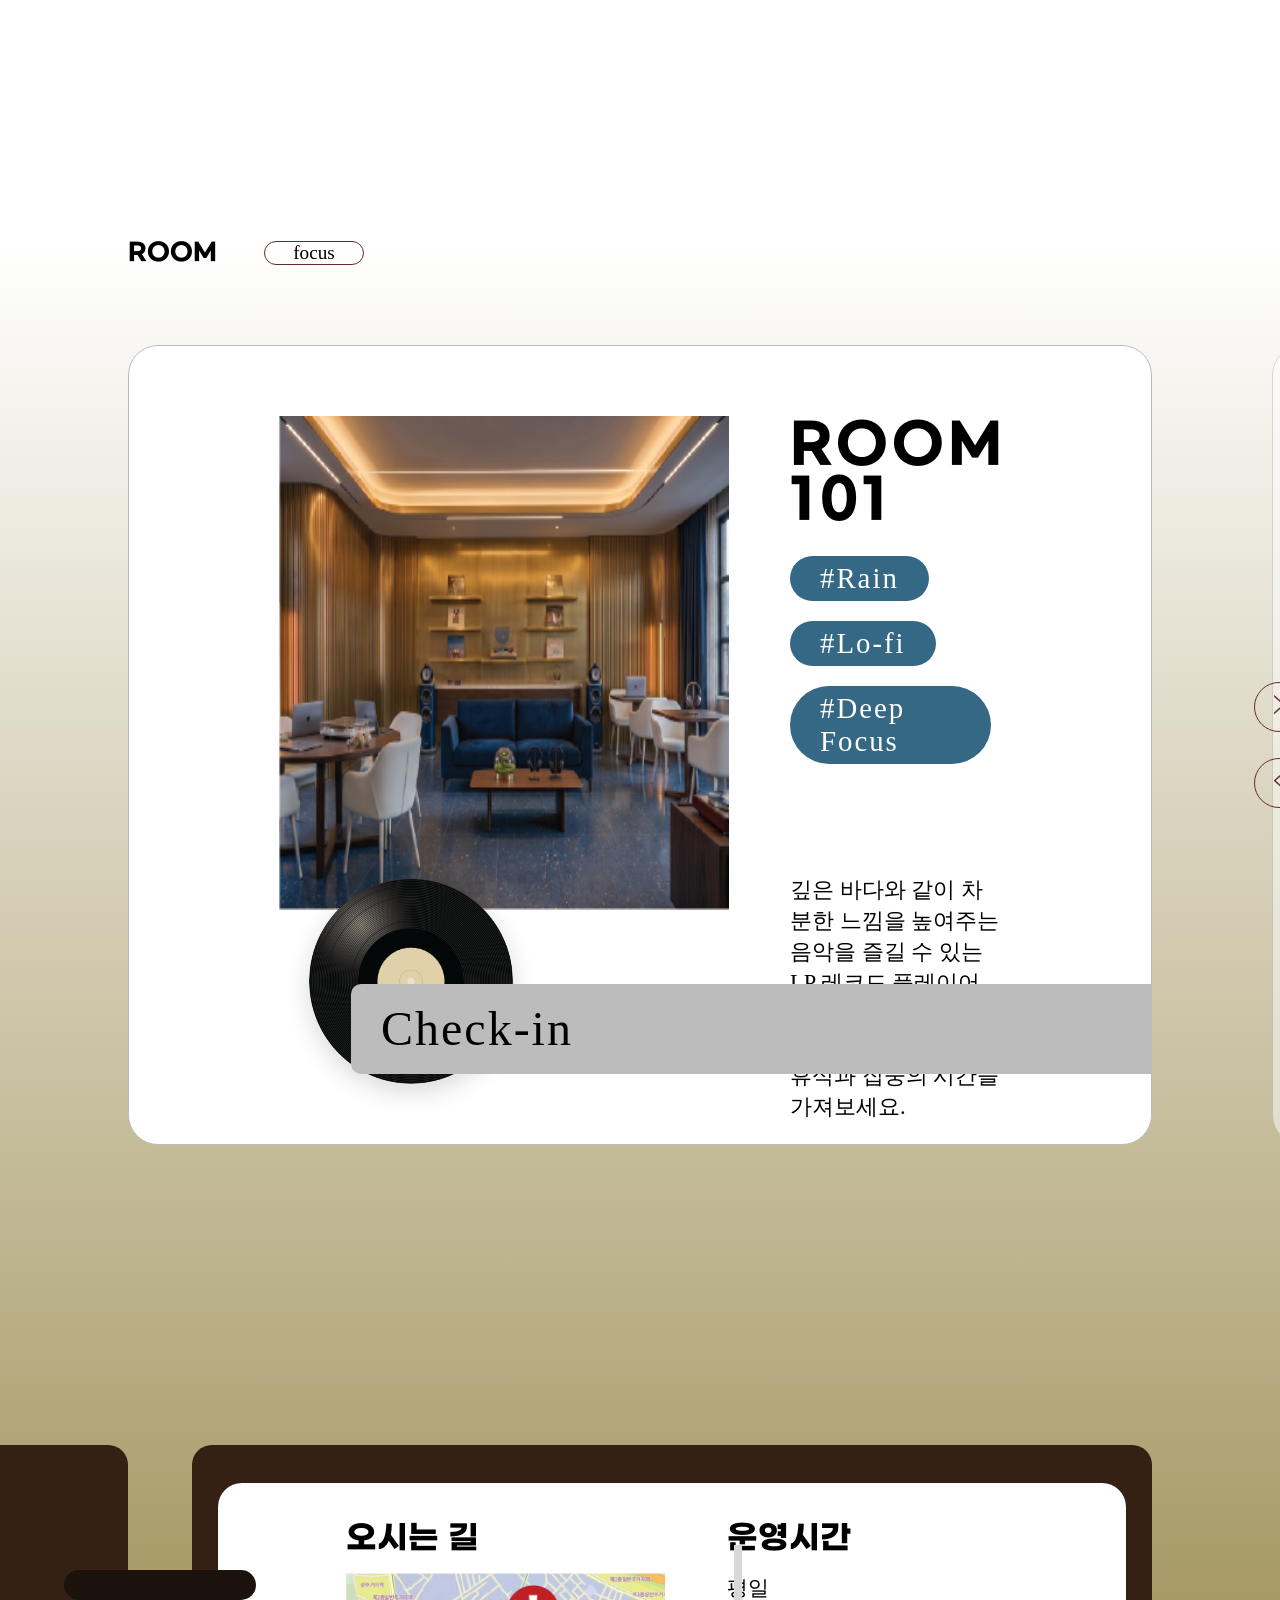
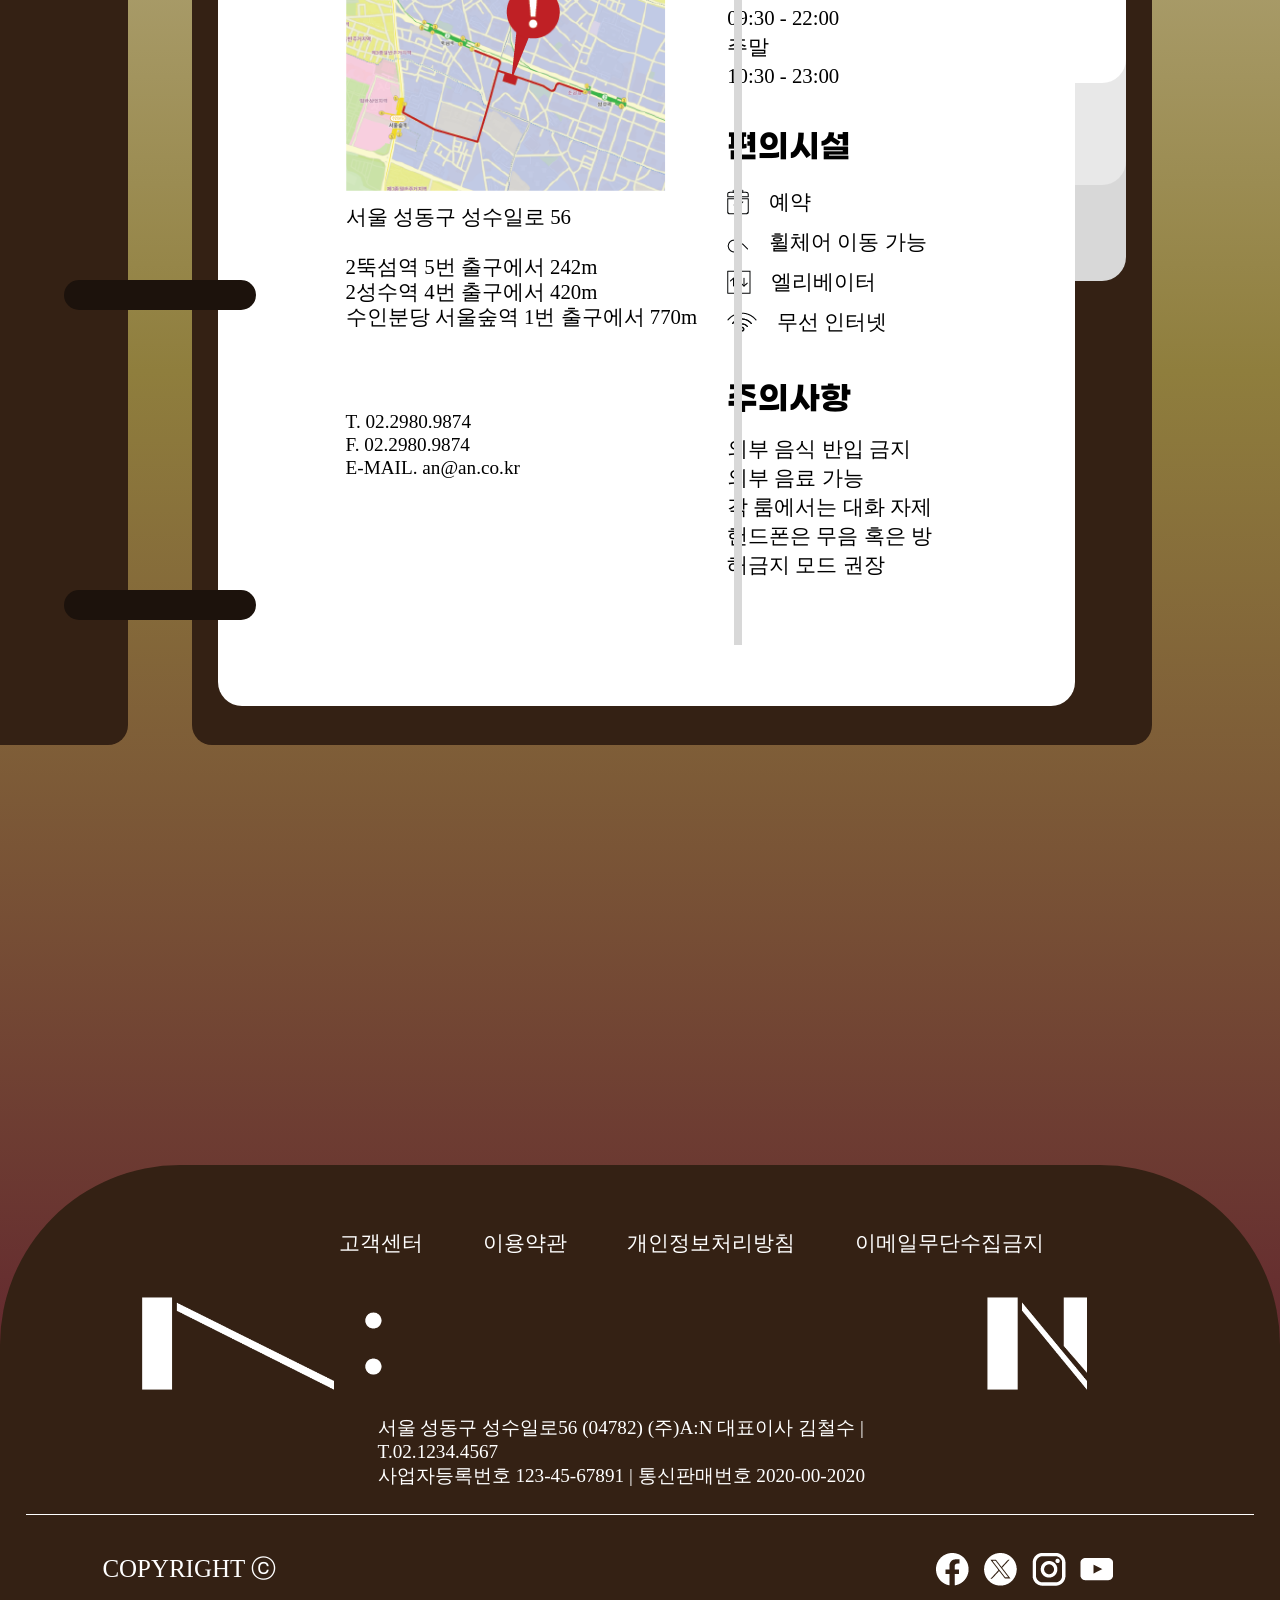
==== commit a094102e: "메타태그 추가 + TOP 버튼 + 서브페이지 개선" ====
--- a/index.html
+++ b/index.html
@@ -4,8 +4,27 @@
     <meta charset="UTF-8">
     <meta name="viewport" content="width=device-width, initial-scale=1.0">
     <title>A:N</title>
+    <meta name="description" content="A:N Rest Area — 도착과 현재 사이, 음악과 함께 머무는 도심 속 청음 휴게 공간.">
+    <meta name="keywords" content="A:N, Arrival Now, 음악 카페, LP, 청음실, 도심 휴식, 룸 청음">
+    <meta name="author" content="ena0318">
+    <meta name="theme-color" content="#642a2f">
+
+    <!-- Open Graph (카톡·페이스북·노션 미리보기) -->
+    <meta property="og:type" content="website">
+    <meta property="og:title" content="A:N — 도착(Arrival)과 현재(Now) 사이의 청음 휴게소">
+    <meta property="og:description" content="LP 위에 얹은 하루의 여백. 몰입형 청음실 A:N에서 하루의 짐을 잠시 내려놓으세요.">
+    <meta property="og:image" content="https://ena0318.github.io/A-N/images/main_banner.png">
+    <meta property="og:url" content="https://ena0318.github.io/A-N/">
+    <meta property="og:site_name" content="A:N">
+
+    <!-- Twitter -->
+    <meta name="twitter:card" content="summary_large_image">
+    <meta name="twitter:title" content="A:N — 도착과 현재 사이의 청음 휴게소">
+    <meta name="twitter:description" content="음악과 함께 머무는 도심 속 룸 청음 공간.">
+    <meta name="twitter:image" content="https://ena0318.github.io/A-N/images/main_banner.png">
+
     <link rel="icon" href="images/logo-simbol.png">
-<link rel="stylesheet" href="../css/style.css">
+<link rel="stylesheet" href="css/style.css">
 </head>
 <body>
     <header>
@@ -228,6 +247,7 @@
     </footer>
 
     <div class="music-toast"></div>
+    <button class="top-btn" aria-label="맨 위로"></button>
 <script src="js/jquery-1.12.3.js"></script>
 <script src="js/main.js"></script>
 </body>
--- a/css/style.css
+++ b/css/style.css
@@ -1,6 +1,6 @@
 @charset "UTF-8";
 
-        html{ scroll-behavior: smooth; overflow-x: hidden;}
+        html{ scroll-behavior: smooth; overflow-x: hidden;  background: #fff; }
         *{margin: 0; padding: 0; box-sizing: border-box; list-style: none;}
         a{ text-decoration: none; color: #222;}
         @font-face{ font-family: GowunDodum;  src: url(../font/Gowun_Dodum/GowunDodum-Regular.ttf);}
@@ -121,7 +121,7 @@
 .tag-box{ display: flex; flex-wrap: wrap;}
 .tag-box span{ display: inline-block; padding: 6px 30px; margin: 10px 10px 10px 0; border-radius: 50px;  font-size: 1.8rem; letter-spacing: 2px;  font-family: "GowunDodum",'Noto Sans KR', 'Inter';} 
 
-.rocard > button{ width: 800px; height: 90px; position: absolute; bottom: 70px; right: 0; border: none; background: #bcbcbc; font-size: 3rem; font-family: "GowunDodum",'Noto Sans KR', 'Inter'; letter-spacing: 2%; text-align: left; padding-left: 30px; border-radius: 10px 0 0 10px; transition: all 2s;}
+.rocard > button{ width: 800px; height: 90px; position: absolute; bottom: 70px; right: 0; border: none; background: #bcbcbc; font-size: 3rem; font-family: "GowunDodum",'Noto Sans KR', 'Inter'; letter-spacing: 2px; text-align: left; padding-left: 30px; border-radius: 10px 0 0 10px; transition: all 2s;}
 .rocard > button span{ display: inline-block; }
 .rocard > button:hover span{ animation: move 2s ease forwards}
 @keyframes move{
@@ -194,6 +194,19 @@
 .footer-row .sns{ position: absolute; right: 8vw;}
 .sns img{ margin-left: 10px;}
 
+/* ---------- TOP 버튼: 오른쪽 하단 고정, 스크롤 시 등장 ---------- */
+.top-btn{ position: fixed; right: 30px; bottom: 30px; width: 45px; height: 45px;
+    background: #fff; border: 1px solid #ccc; border-radius: 16px;
+    cursor: pointer; box-shadow: 0 4px 14px rgba(0,0,0,0.08); z-index: 998;
+    opacity: 0; visibility: hidden; transition: opacity 0.3s, border-color 0.2s, box-shadow 0.2s;}
+.top-btn.show{ opacity: 1; visibility: visible;}   /* 스크롤 내리면 나타남 */
+.top-btn::before{   /* border로 그린 chevron (^) 화살표 */
+    content: ""; display: block; width: 10px; height: 10px;
+    border-top: 2px solid #888; border-left: 2px solid #888;
+    transform: rotate(45deg); margin: 4px auto 0;}
+.top-btn:hover{ border-color: #642a2f; box-shadow: 0 6px 18px rgba(0,0,0,0.15);}
+.top-btn:hover::before{ border-color: #642a2f;}
+
 /* ============================================================
    📱 MOBILE  (화면 폭 768px 이하일 때만 적용)
    ===========================================================
@@ -235,8 +248,8 @@
     /* ----- 배너: 타이틀을 이미지 위에 다시 표시 ----- */
     .banner{ position: relative; }                          /* title-sub의 기준점 */
     .banner img{ border-radius: 0 0 40px 40px; }
-    .banner .title-sub{ top: 24%; bottom: auto; right: auto; left: 60%;
-        transform: translateX(-50%); font-size: 1.2rem; width: 100%; text-align: center; }
+    .banner .title-sub{ top: 24%; bottom: auto; right: auto; left: 58%;
+        transform: translateX(-50%); font-size: 0.91rem; width: 90%; text-align: center; line-height: .8;}
     .title2{ position: static; padding-top: 14px; }
     .main-logo{ padding: 40px 0 80px; display: flex; justify-content: center; }  /* 현재 크기 그대로 화면 정중앙 */
     .main-logo img{ width: 200%; flex-shrink: 0; }
@@ -280,6 +293,12 @@
     .tag-box span{ font-size: 0.9rem; padding: 4px 14px; margin: 4px 6px 4px 0; }
     .rocard > button{ position: static; width: 100%; height: 56px; font-size: 1.4rem;
         margin-top: 16px; border-radius: 10px; padding-left: 20px; }
+    .rocard > button:hover span{ animation: move 2s ease forwards}
+@keyframes move{
+    0%{ transform: translateX(0);}
+    50% { transform: translateX(170%);}
+    100% { transform: translateX(140%);}
+}
 
     /* 컨트롤: < 왼쪽 / > 오른쪽, 카드 안쪽에 두어 잘리지 않게 */
     .room-controls{ top: 50%; bottom: auto; left: -30px; right: -30px; transform: translateY(-50%);
@@ -298,14 +317,14 @@
     /* 오른쪽 정보: 운영시간 위에 가로선(90vw) */
     .right-section{ position: static; left: auto; right: auto; top: auto; width: 80vw; margin: 20px auto 0;
         border-top: 2px solid #d8d8d8; padding-top: 30px;
-        display: flex; flex-wrap: wrap; justify-content: flex-start; gap: 20px 30px; }   /* 운영시간 옆에 편의시설, 왼쪽정렬 */
+        display: flex; flex-wrap: wrap; justify-content: flex-start; gap: 20px 20px; }   /* 운영시간 옆에 편의시설, 왼쪽정렬 */
     .right-section .info-block{ width: 42%; }
     .right-section .info-block:last-child{ width: 100%; }   /* 주의사항: 가로로 넓게 */
     .map-box > img{ width: 100%; }
-    .right-book p{ font-size: 1.2rem; line-height: 1.6;}
-    .right-book h2{ font-size: 1.4rem; }
-    .info-block ul li{ width: auto; height: 30px; font-size: 1.2rem; margin-bottom: 7px;}
-    .info-block ul li img{ width: 24px; height: 25px;}
+    .right-book p{ font-size: 1rem; line-height: 1.6;}
+    .right-book h2{ font-size: 1.2rem; }
+    .info-block ul li{ width: 160px; height: 30px; font-size: 1rem; margin-bottom: 7px; margin: 0; gap: 14px;}
+    .info-block ul li img{ width: 23px; height: 23px;}
     .mappin .pin1{ width: 54px; position: absolute; top: 23vw; left: 49vw; animation: pin 2s ease infinite; }
     .mappin .pin2{ position: absolute; top: 28vw; left: 51vw; }
     .info-block:last-child{}
@@ -314,12 +333,15 @@
     footer{ height: auto; border-radius: 60px 60px 0 0; margin-top: -60px; padding: 70px 20px 30px; }
     .footer-top{ position: static; }
     .footer-logo img{ width: 90vw; padding: 20px; }          /* 로고 원래대로 크게 */
-    .footer-menu{ flex-wrap: wrap; gap: 14px; font-size: 0.85rem; margin-bottom: 20px;}
+    .footer-menu{ flex-wrap: wrap; gap: 14px; font-size: 0.7rem; margin-bottom: 20px;}
     .footer-address{ position: absolute; top: 120px; left: 50%; transform: translateX(-50%); width: 80%; z-index: 2; }  /* 로고 이미지 안쪽으로 (top 값 조절하세요) */
-    .footer-address p{ width: 55%; position: static; transform: none; text-align: left; margin: 0 10px 0 130px; font-size: 0.7rem; color: #fff; }
+    .footer-address p{ width: 48%; position: static; transform: none; text-align: left; margin: 0 10px 0 105px; font-size: 0.6rem; color: #fff; }
     .footer-line{ position: static; width: 90%; margin: 24px auto; }
     .footer-row{ position: static; flex-direction: column; align-items: center; gap: 16px; width: 100%; }
+    .footer-row p{font-size: 0.6rem;}
     .footer-row .sns{ position: static; }
-}
-
-
+    .sns img{ margin-left: 20px;}
+    .sns img:first-child{ margin: 0;}
+}
+
+
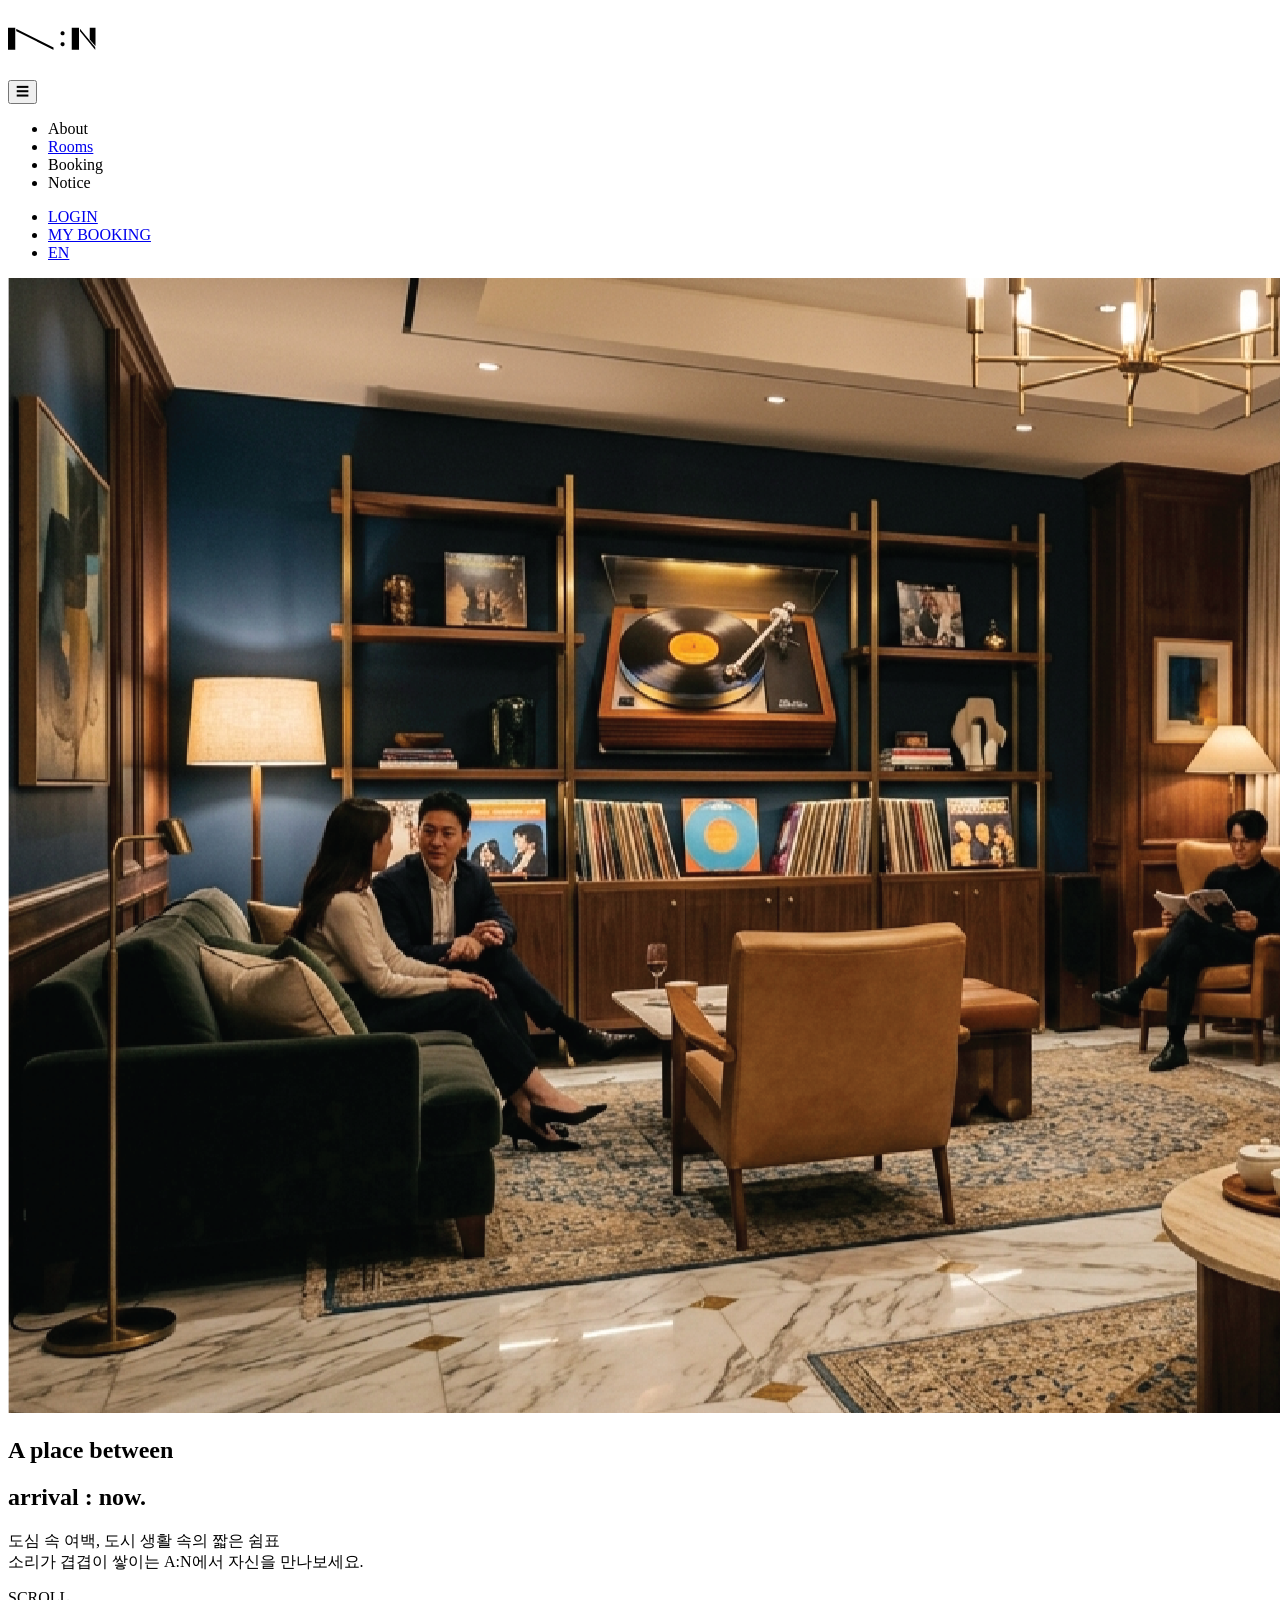
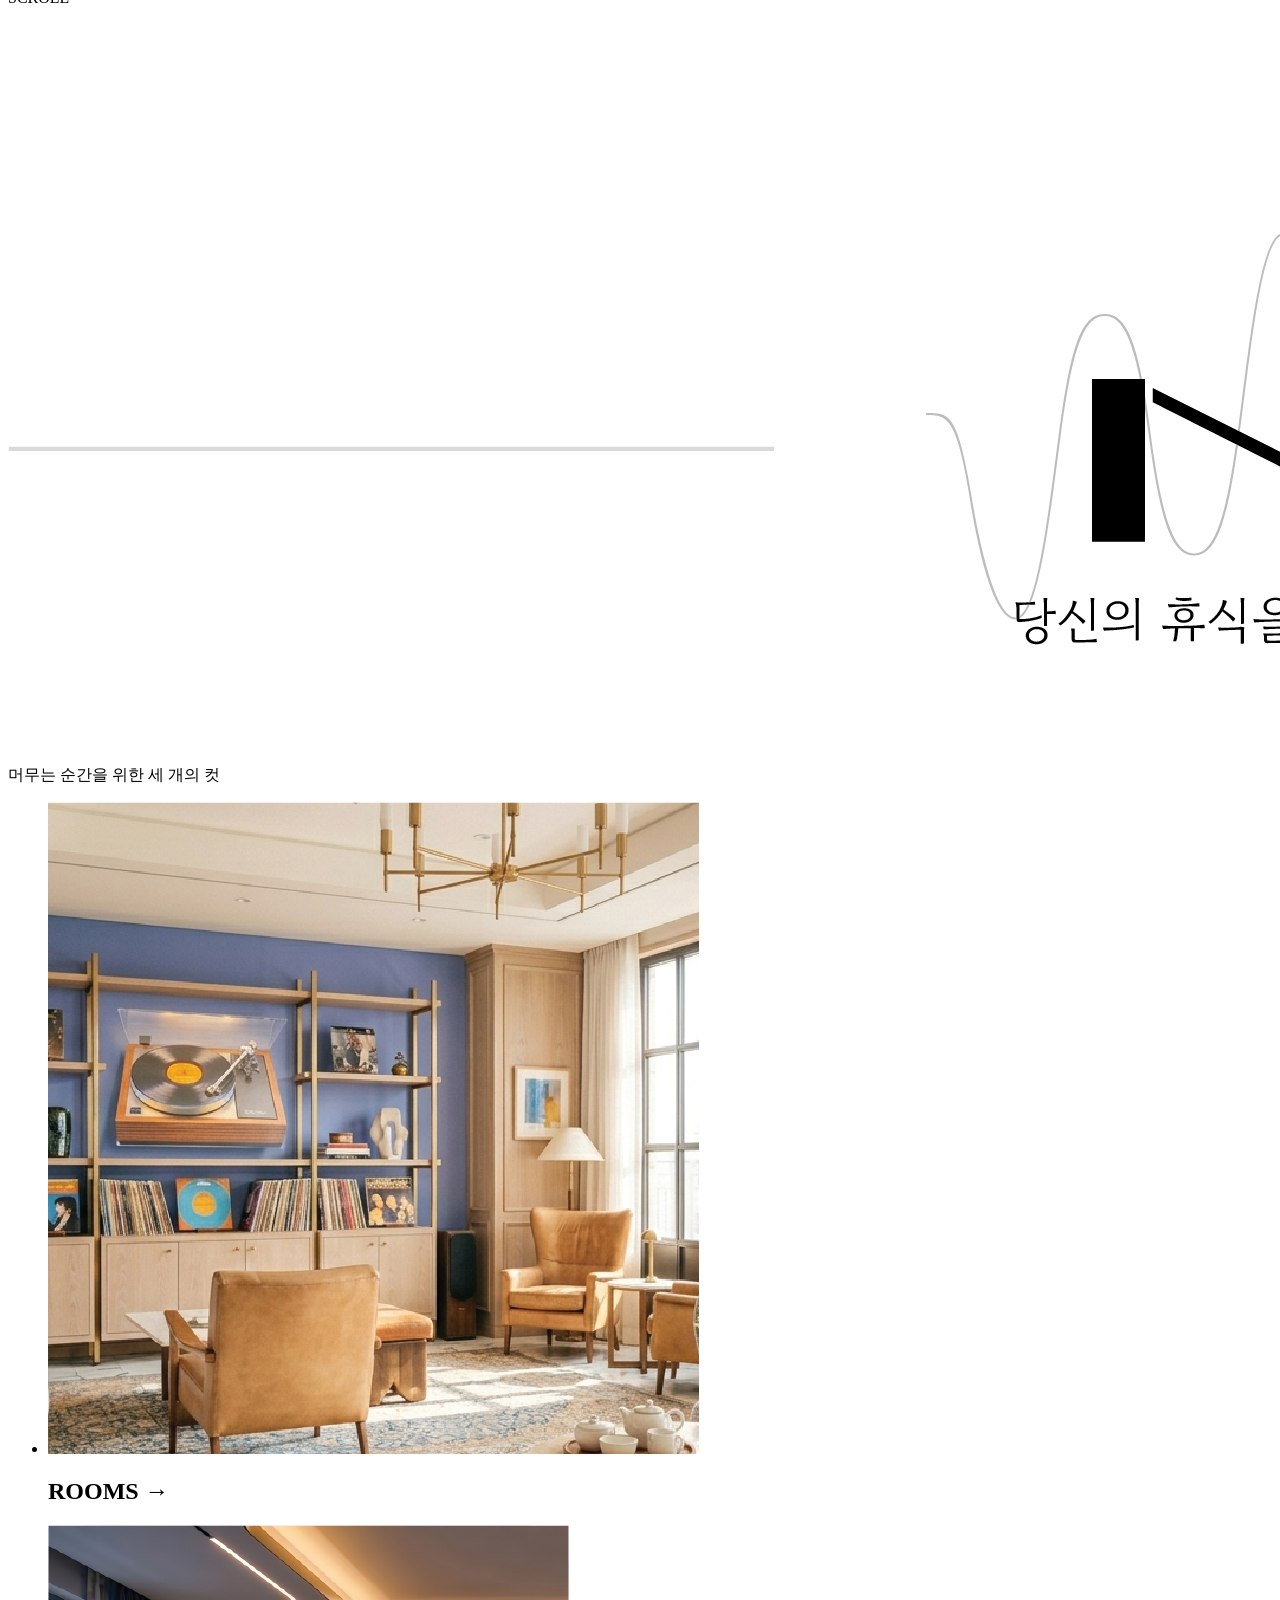
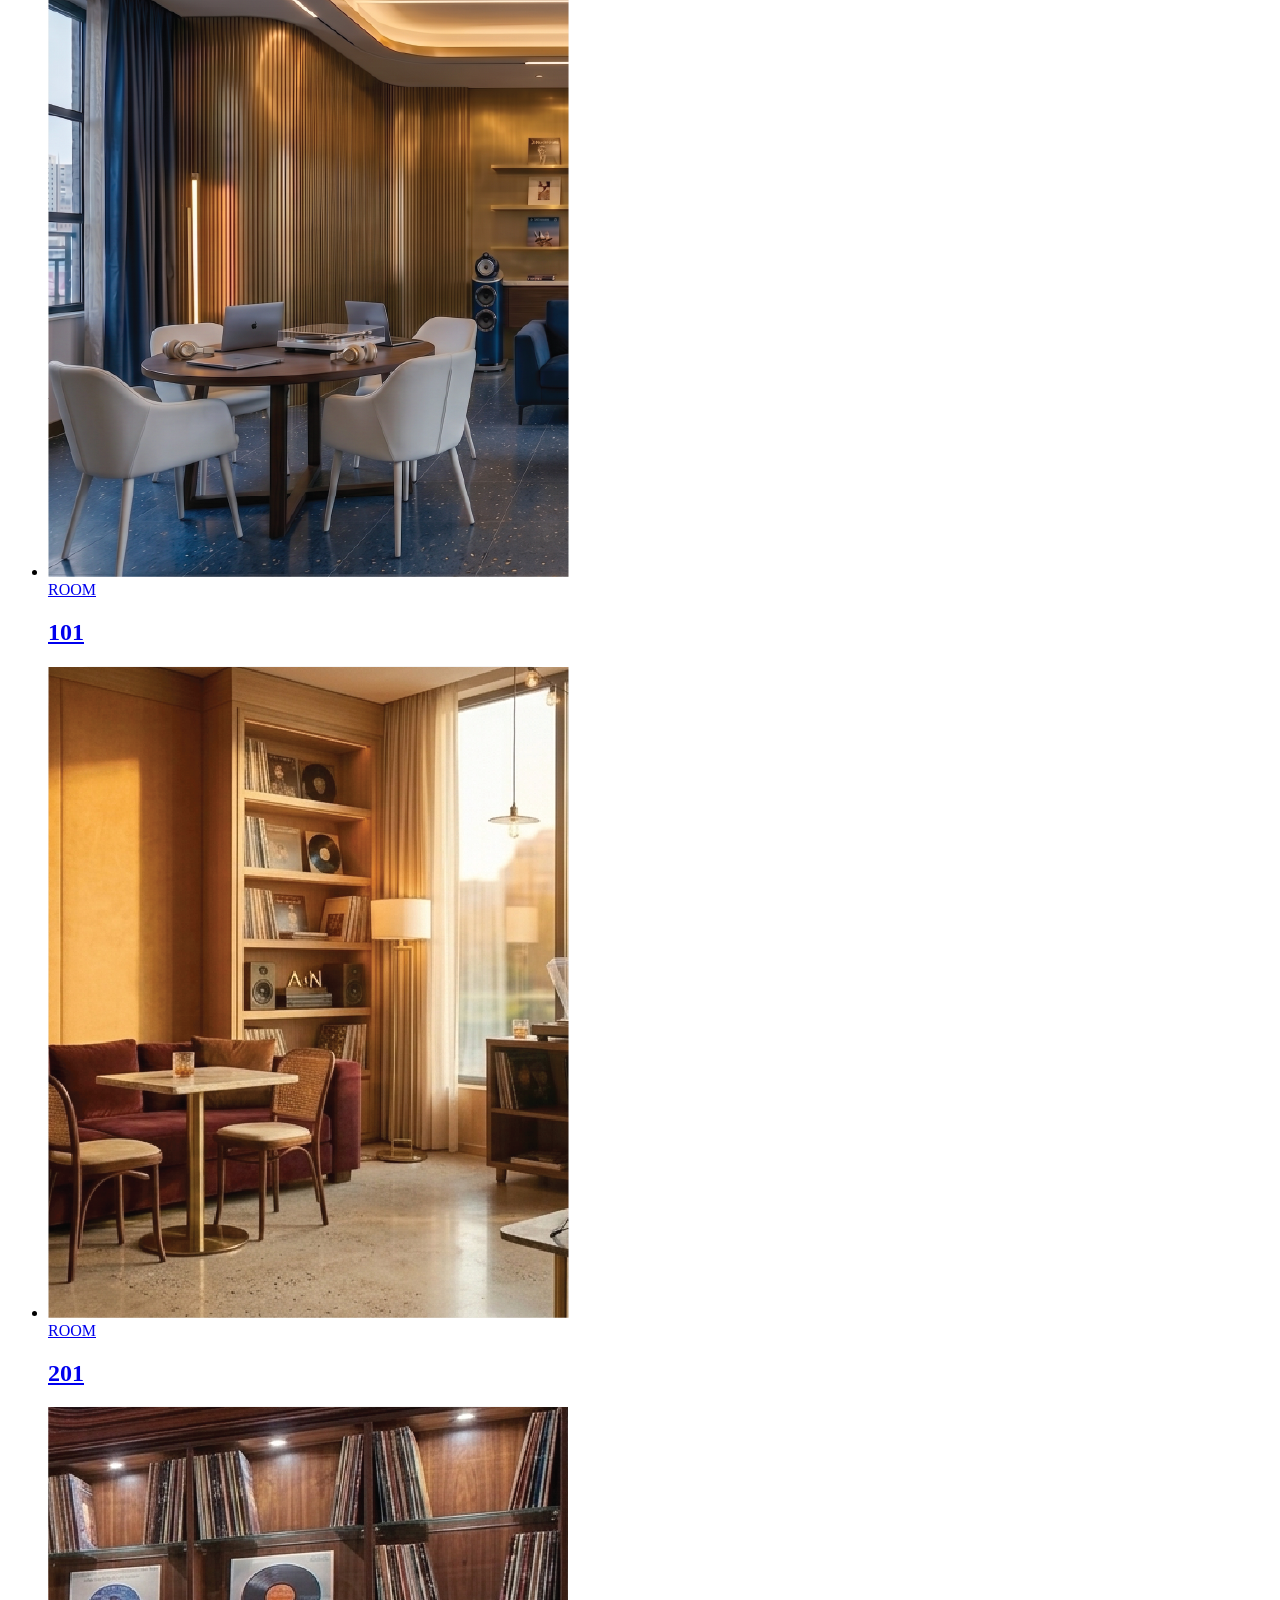
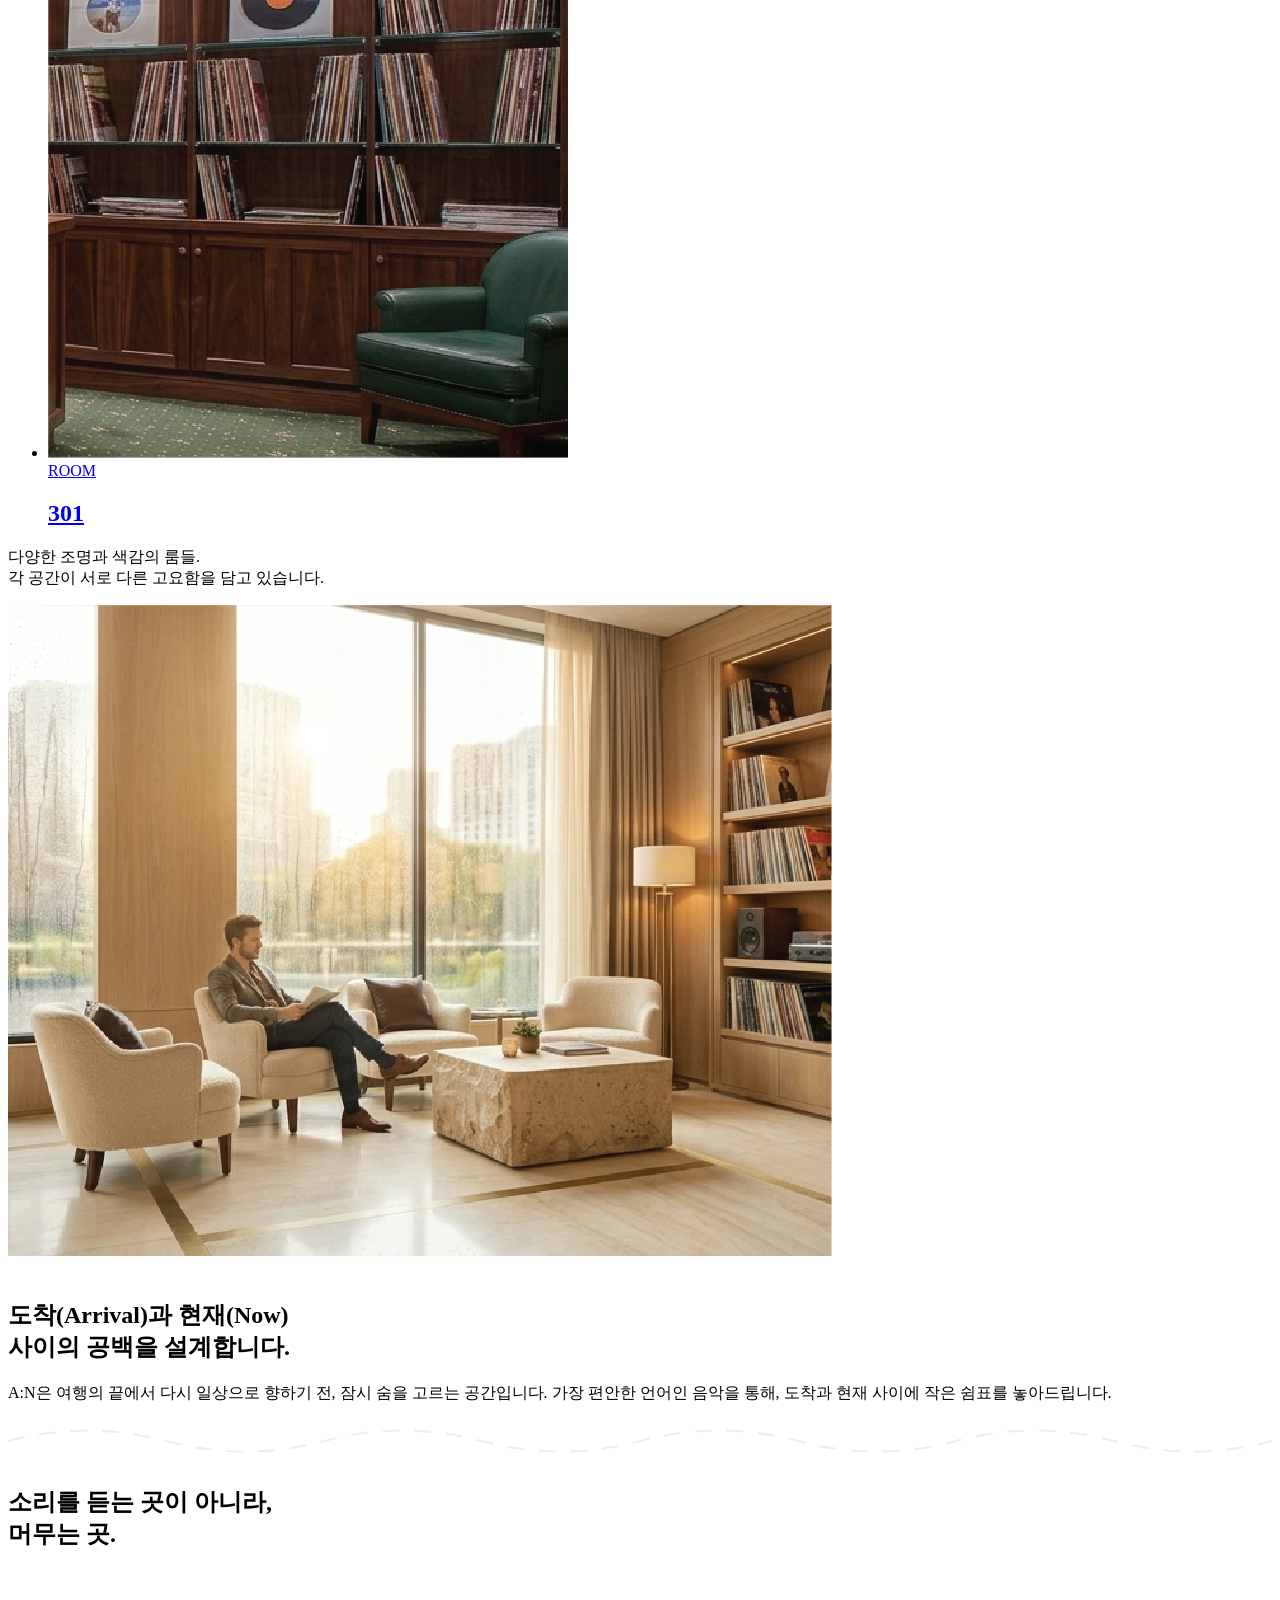
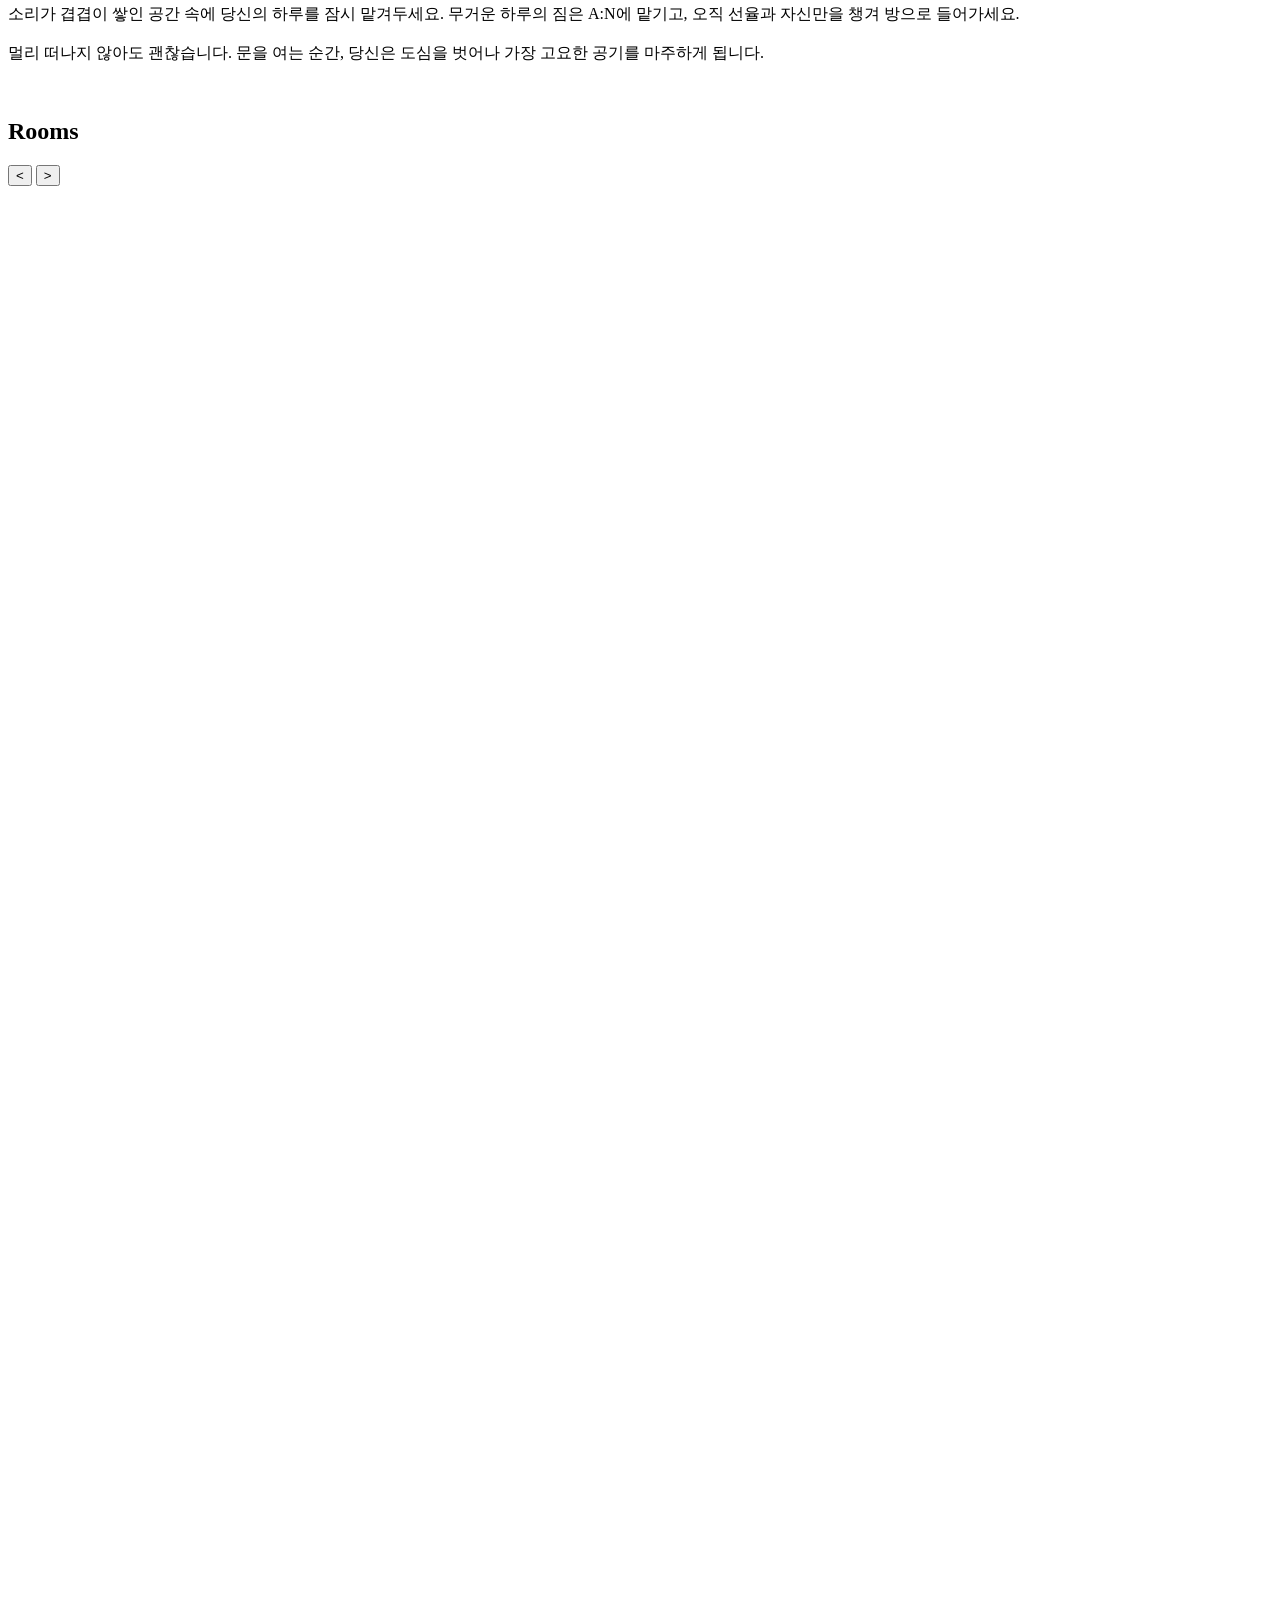
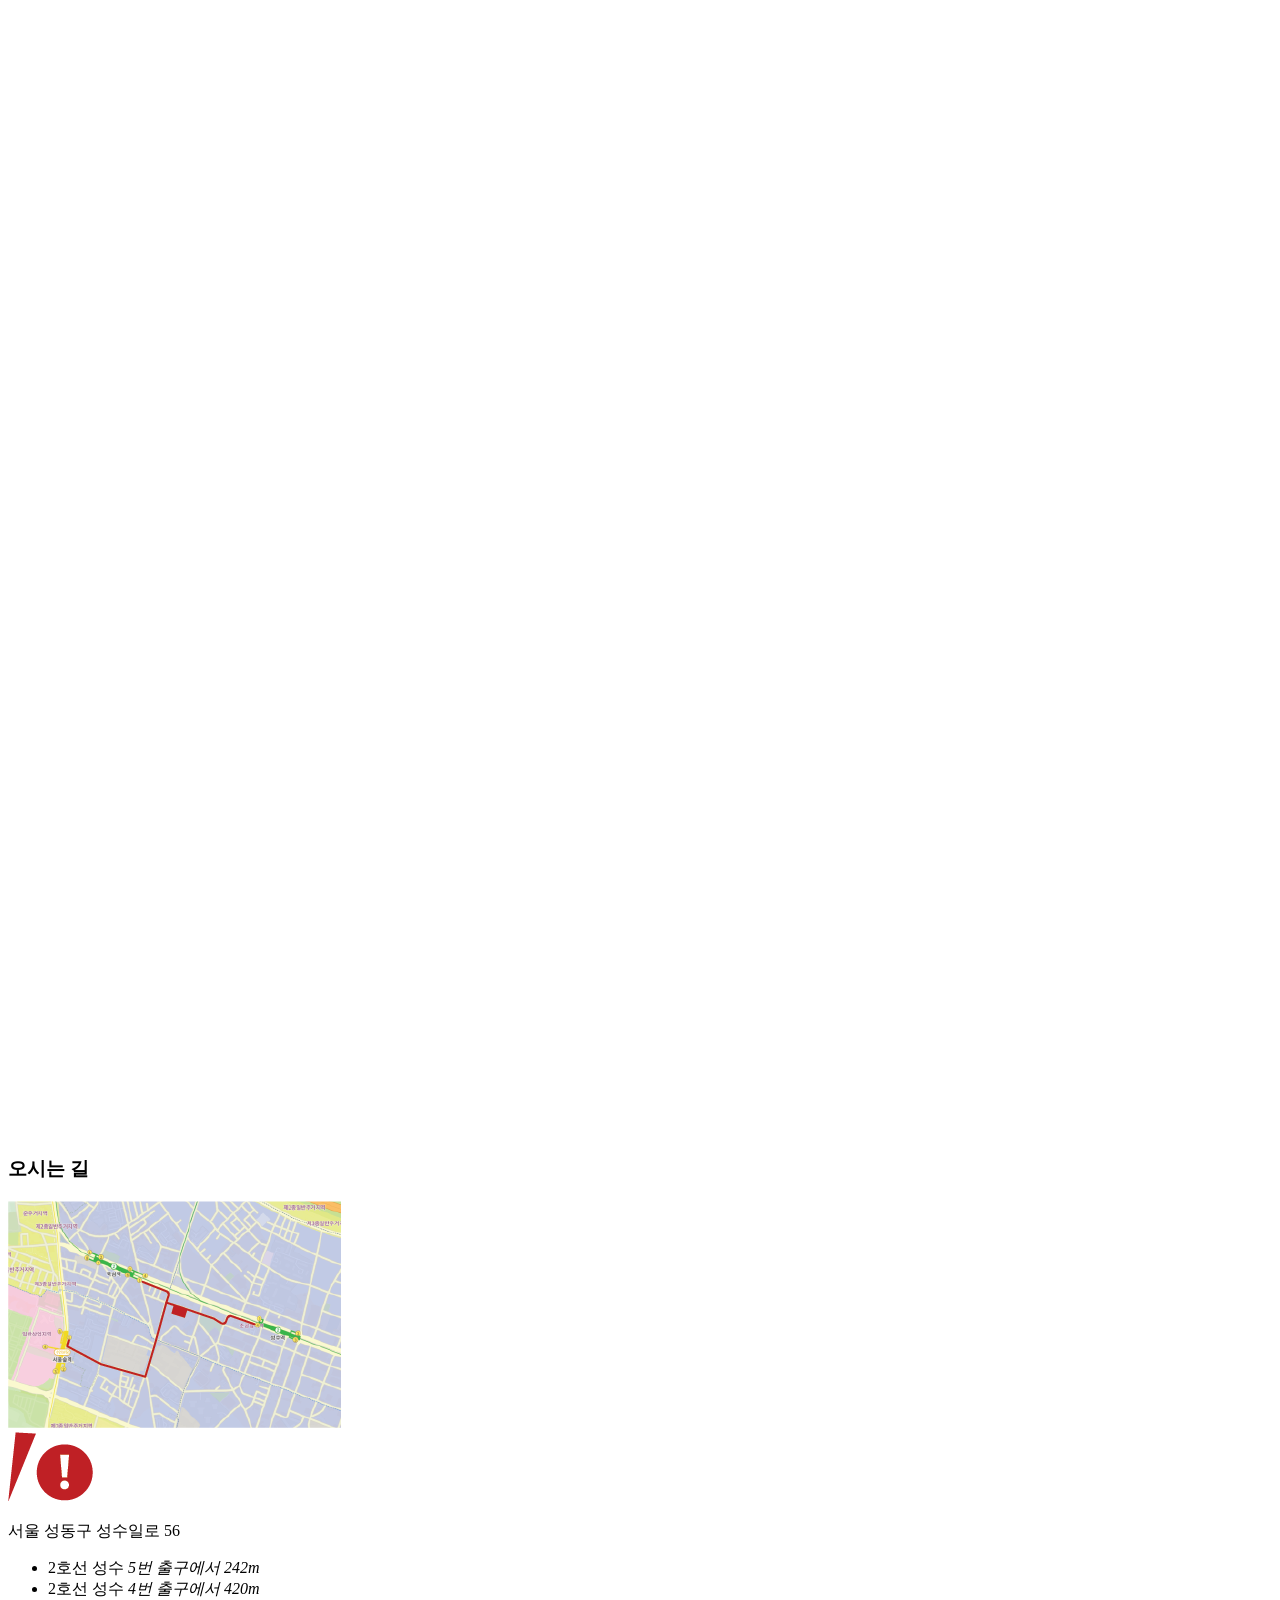
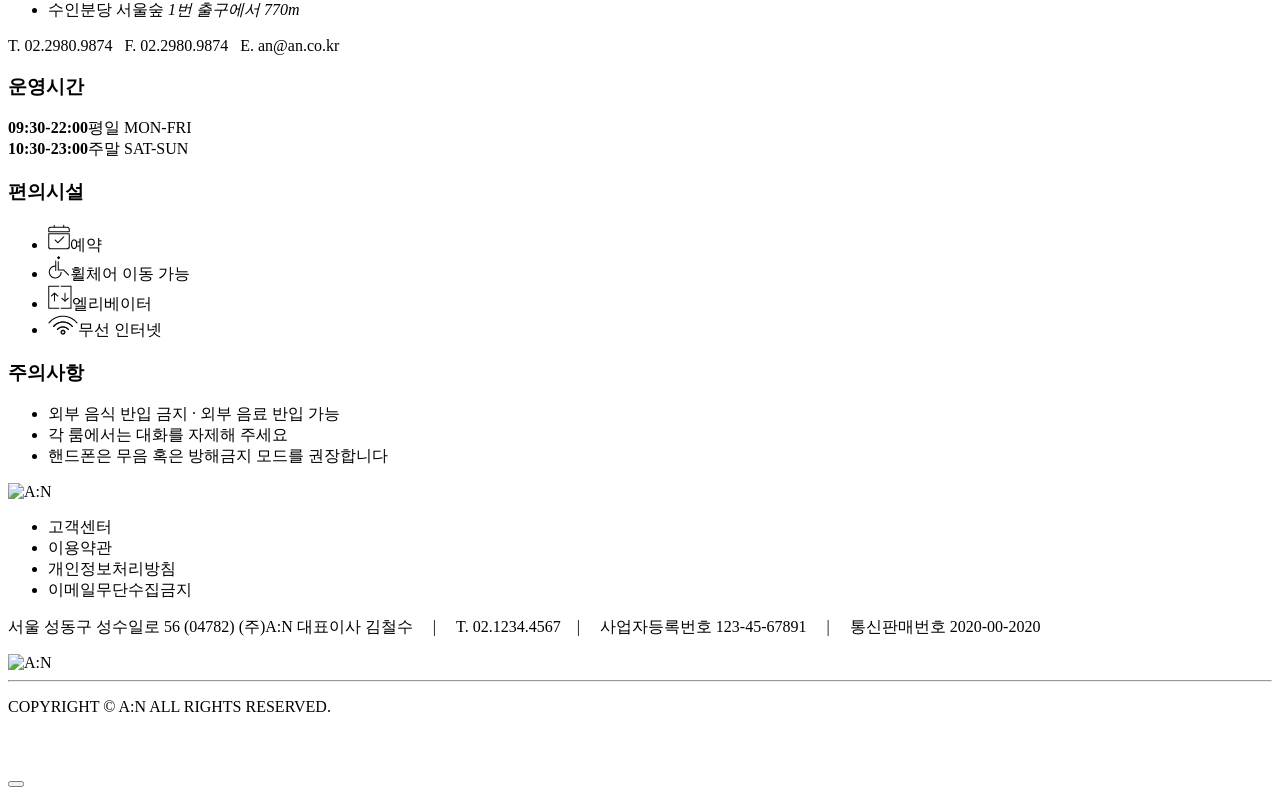
==== commit 52de4389: "Add files via upload" ====
--- a/index.html
+++ b/index.html
@@ -1,254 +1,458 @@
 <!DOCTYPE html>
-<html lang="en">
+<html lang="ko">
 <head>
-    <meta charset="UTF-8">
-    <meta name="viewport" content="width=device-width, initial-scale=1.0">
-    <title>A:N</title>
-    <meta name="description" content="A:N Rest Area — 도착과 현재 사이, 음악과 함께 머무는 도심 속 청음 휴게 공간.">
-    <meta name="keywords" content="A:N, Arrival Now, 음악 카페, LP, 청음실, 도심 휴식, 룸 청음">
-    <meta name="author" content="ena0318">
-    <meta name="theme-color" content="#642a2f">
-
-    <!-- Open Graph (카톡·페이스북·노션 미리보기) -->
-    <meta property="og:type" content="website">
-    <meta property="og:title" content="A:N — 도착(Arrival)과 현재(Now) 사이의 청음 휴게소">
-    <meta property="og:description" content="LP 위에 얹은 하루의 여백. 몰입형 청음실 A:N에서 하루의 짐을 잠시 내려놓으세요.">
-    <meta property="og:image" content="https://ena0318.github.io/A-N/images/main_banner.png">
-    <meta property="og:url" content="https://ena0318.github.io/A-N/">
-    <meta property="og:site_name" content="A:N">
-
-    <!-- Twitter -->
-    <meta name="twitter:card" content="summary_large_image">
-    <meta name="twitter:title" content="A:N — 도착과 현재 사이의 청음 휴게소">
-    <meta name="twitter:description" content="음악과 함께 머무는 도심 속 룸 청음 공간.">
-    <meta name="twitter:image" content="https://ena0318.github.io/A-N/images/main_banner.png">
-
-    <link rel="icon" href="images/logo-simbol.png">
-<link rel="stylesheet" href="css/style.css">
+	<meta charset="UTF-8">
+	<meta name="viewport" content="width=device-width, initial-scale=1.0">
+	<title>A:N</title>
+	<meta name="description" content="A:N Rest Area — 도착과 현재 사이, 음악과 함께 머무는 도심 속 청음 휴게 공간.">
+	<meta name="keywords" content="A:N, Arrival Now, 음악 카페, LP, 청음실, 도심 휴식, 룸 청음">
+	<meta name="author" content="ena0318">
+	<meta name="theme-color" content="#642a2f">
+	<!-- Open Graph -->
+	<meta property="og:type" content="website">
+	<meta property="og:title" content="A:N — 도착(Arrival)과 현재(Now) 사이의 청음 휴게소">
+	<meta property="og:description" content="LP 위에 얹은 하루의 여백. 몰입형 청음실 A:N에서 하루의 짐을 잠시 내려놓으세요.">
+	<meta property="og:image" content="https://ena0318.github.io/A-N/images/main_banner.png">
+	<meta property="og:url" content="https://ena0318.github.io/A-N/">
+	<meta property="og:site_name" content="A:N">
+	<!-- Twitter -->
+	<meta name="twitter:card" content="summary_large_image">
+	<meta name="twitter:title" content="A:N — 도착과 현재 사이의 청음 휴게소">
+	<meta name="twitter:description" content="음악과 함께 머무는 도심 속 룸 청음 공간.">
+	<meta name="twitter:image" content="https://ena0318.github.io/A-N/images/main_banner.png">
+	<link rel="icon" href="images/logo-simbol.png">
+<link rel="stylesheet" href="css/style1.css">
+
 </head>
 <body>
-    <header>
-        <div class="site-wrap">
-            <img class="top-logo" src="images/logo-mini.png" alt="">
+	<header>
+		<div class="header-in">
+			<h1 class="top-logo"><a href="index1.html"><img src="images/logo-mini.png" alt="A:N"></a></h1>
             <button class="hamburger" aria-label="menu">☰</button>
             <div class="nav-backdrop"></div>
-            <div class="site-nav">
-                <div class="nav-left">
-                    <ul>
-                        <li><a href="" class="active">About</a></li>
-                        <li><a href="AN101/AN101.html">Rooms</a></li>
-                        <li><a href="">Booking</a></li>
-                        <li><a href="">Notice</a></li>
-                    </ul>
-                </div>
-                <div class="nav-right">
-                    <ul>
-                        <li><a href="#">LOGIN</a></li>
-                        <li><a href="#">MY BOOKING</a></li>
-                        <li><a href="#">KO <img src="images/icon5.png" alt=""></a>
-                            <ul class="submenu">
-                                <li><a href="#">KO</a></li>
-                                <li><a href="#">EN</a></li>
-                                <li><a href="#">CH</a></li>
-                                <li><a href="#">JA</a></li>
-                            </ul>
-                        </li>
-                    </ul>
-                </div>
+    			<nav class="gnb">
+	    			<ul>
+		    			<li><a class="active">About</a></li>
+			    		<li><a href="AN101/AN101.html">Rooms</a></li>
+				    	<li><a>Booking</a></li>
+					    <li><a>Notice</a></li>
+    				</ul>
+	    		</nav>
+		    	<nav class="util">
+			    	<ul>
+				    	<li><a href="#">LOGIN</a></li>
+					    <li><a href="#">MY BOOKING</a></li>
+    					<li class="lang"><a href="#">EN</a></li>
+    				</ul>
+	    		</nav>
+        </div>
+	</header>
+
+	<section class="banner">
+		<div class="banner-video">
+			<video src="images/AN.mp4" autoplay loop muted playsinline poster="images/main_banner.png"></video>
+		</div>
+		<div class="banner-text">
+            <div class="banner-main">
+    			<h1 class="title1">A place between</h1>
+	    		<h1 class="title2">arrival : now.</h1>
             </div>
-        </div>
-    </header>
-    <section class="banner">
-        <img src="images/main_banner.png" alt="">
-        <div class="title-sub">
-            <h1 class="title1">A place between</h1>
-            <h1 class="title2">arrival and now.</h1>
-        </div>
-        <div class="main-logo">
-            <img src="images/logo-main.png" alt="">
-        </div>
-    </section>
-    <section class="intro">
-        <div class="content">
-            <div class="list">
-                <ul>
-                    <li class="list-101"><a href="AN101/AN101.html">
-                        <img src="images/main_101.png" alt="">
-                        <div class="hover-info">
-                            <h1>101</h1><img src="images/arrow.png" alt="">
-                        </div></a>
-                    </li>
-                    <li class="list-201"><a href="AN201/AN201.html">
-                        <img src="images/main_201.png" alt="">
-                        <div class="hover-info">
-                            <h1>201</h1><img src="images/arrow.png" alt="">
-                        </div></a>
-                    </li>
-                    <li class="list-301"><a href="AN301/AN301.html">
-                        <img src="images/main_301.png" alt="">
-                        <div class="hover-info">
-                            <h1>301</h1><img src="images/arrow.png" alt="">
-                        </div></a>
-                    </li>
-                </ul>
-            </div>
-            <div class="preview">
-                <ul>
-                    <li class="pr-1"><img src="images/main_room1.png" alt=""><p>A:N은 도착(Arrival)과 현재(Now) 사이의 공백을 <br>설계하는 공간입니다. <br><br>
-                    일상이라는 긴 여정 끝에 도착한 당신이 다시 현재를 살아갈 힘을 얻을 수 있도록 음악이라는 가장 편안한 문장을 제공합니다.</p></li>
-                    <img src="images/logo-re.png" alt="">
-                    <li class="pr-2"><img src="images/main_room2.png" alt=""><p>소리를 듣는 곳이 아니라, 머무는 곳 <br>
-                    소리가 겹겹이 쌓인 공간 속에 당신의 하루를 잠시 맡겨두세요. 무거운 하루의 짐은 A:N에 맡기고, 오직 선율과 자신만을 챙겨 방으로 들어가세요. <br><br><br>
-                    도심 속에서 체크인하는 휴식 <br>
-                    멀리 떠나지 않아도 괜찮습니다. 문을 여는 순간, 당신은 도심을 벗어나 가장 고요한 공기를 마주하게 됩니다.</p></li>
-                </ul>
-            </div>
-        </div>
-    </section>
-    <div class="bottom-bg">
-        <section class="rooms">
-            <h1>ROOM <button class="focus-btn">focus</button></h1>   
-            <div class="room-list">
-                <div class="room-track">
-                    <div class="room-card active">
-                        <video src="images/key2.mp4" autoplay loop muted playsinline></video>
-                    </div>
-            		<div class="room-card"><div class="rocard">
-                        <div class="rocard-inner">
-            			<img class="room-image" src="images/main_101_2.png" alt="">
-		                <div class="LP"><img src="images/main_music.png" alt=""><audio src="images/Better Days  -  LAKEY INSPIRED.mp3"></audio></div>
-		                <div class="room-info">
-				            <h2>ROOM  101</h2>
-            			    <div class="tag-box">
-					            <span>#Rain</span>
-    				            <span>#Lo-fi</span>
-	    			            <span>#Deep Focus</span>
-				            </div>
-                            <p>깊은 바다와 같이 차분한 느낌을 높여주는 음악을 즐길 수 있는 LP 레코드 플레이어가 배치되어 있으니, 음악에 몰입하며 깊은 휴식과 집중의 시간을 가져보세요.</p>    
-			            </div>
-                    </div>
-                        <button><span>Check-in</span></button></div>
-	                </div>
-                    <div class="room-card"><div class="rocard">
-                        <div class="rocard-inner">
-                        <img class="room-image" src="images/main_201_2.png" alt="">
-		                <div class="LP"><img src="images/main_music.png" alt=""><audio src="images/No Frills Cumbia -  Jimmy Fontanez.mp3"></audio></div>
-		                <div class="room-info">
-				            <h2>ROOM  201</h2>
-            			    <div class="tag-box">
-					            <span>#Jazz</span>
-    				            <span>#City Pop</span>
-	    			            <span>#Bossa Nova</span>
-				            </div>
-                            <p>따뜻하고 아늑한 분위기 은은한 조명과 함께 재즈, 시티 팝, 보사노바 등 음악의 선율에 취하며 친구, 연인과 편안한 대화를 나누어보세요.</p>    
-			            </div></div>
-                        <button><span>Check-in</span></button></div>
-                    </div>
-            		<div class="room-card"><div class="rocard">
-                        <div class="rocard-inner">
-                        <img class="room-image" src="images/main_301_2.png" alt="">
-		                <div class="LP"><img src="images/main_music.png" alt=""><audio src="images/Sky Toes - Another Story Ends.mp3"></audio></div>
-		                <div class="room-info">
-				            <h2>ROOM  301</h2>
-            			    <div class="tag-box">
-					            <span>#Analog Folk</span>
-    				            <span>#Indie</span>
-				            </div>
-                            <p>자연과 같이 편안하고 상쾌한 느낌으로 따뜻한 통기타 사운드와 진솔한 목소리가 돋보이는 아날로그 포크 & 인디 음악에 빠져 숲속을 거니는 듯한 사색을 즐겨보세요.</p>    
-			            </div></div>
-                        <button><span>Check-in</span></button></div>
-                    </div>
-                </div>    
-                <div class="room-controls">
-	            <button class="next"><p>></p></button>
-	            <button class="prev"><p><</p></button>
-                </div>
-	        </div>
-        </section>
-        <section class="info">
-            <div class="Notice">
-                <div class="left-book">
-                    <div class="left-rings">
-                        <div class="ring"></div>
-                        <div class="ring"></div>
-                        <div class="ring"></div>
-                    </div>
-                </div>
-                <div class="line"></div>
-                <div class="right-book">
-                    <div class="page-bg1"></div>
-                    <div class="page-bg2"></div>
-                    <div class="page-bg3"></div>
-                    <div class="page-main">
-                        <div class="left-section">
-                            <h2>오시는 길</h2>
-                            <div class="map-box">
-                                <img src="images/main_map3.png" alt="">
-                                <div class="mappin"><img class="pin2" src="images/main_pin2.png" alt=""><img class="pin1" src="images/main_pin1.png" alt=""></div>
-                            </div>
-                            <div class="address">
-                                <p>서울 성동구 성수일로 56 <br><br> 2뚝섬역 5번 출구에서 242m <br>2성수역 4번 출구에서 420m <br>수인분당 서울숲역 1번 출구에서 770m</p>
-                            </div>
-                            <div class="contact">
-                                <p>T. 02.2980.9874</p>
-                                <p>F. 02.2980.9874</p>
-                                <p>E-MAIL. an@an.co.kr</p>
-                            </div>
-                        </div>
-                        <div class="right-section">
-                            <div class="info-block">
-                                <h2>운영시간</h2>
-                                <p>평일 <br>09:30 - 22:00</p>
-                                <p>주말 <br>10:30 - 23:00</p>
-                            </div>
-                            <div class="info-block">
-                                <h2>편의시설</h2>
-                                <ul>
-                                    <li><img src="images/icon1.png" alt="">예약</li>
-                                    <li><img src="images/icon2.png" alt="">휠체어 이동 가능</li>
-                                    <li><img src="images/icon3.png" alt="">엘리베이터</li>
-                                    <li><img src="images/icon4.png" alt="">무선 인터넷</li>
-                                </ul>
-                            </div>
-                            <div class="info-block">
-                                <h2>주의사항</h2>
-                                <p>외부 음식 반입 금지 <br>외부 음료 가능 <br>각 룸에서는 대화 자제 <br>핸드폰은 무음 혹은 <!-- <br>    -->방해금지 모드 권장</p>
-                            </div>
-                        </div>
-                    </div>  
-                </div>
-            </div>
-        </section>
-    </div>
-    <footer>
-        <div class="footer-top">
-            <div class="footer-logo"><img src="images/logo-footer.png" alt=""></div>
-            <ul class="footer-menu">
-                <li>고객센터</li>
-                <li>이용약관</li>
-                <li>개인정보처리방침</li>
-                <li>이메일무단수집금지</li>
-            </ul>
-        </div>
-        <div class="footer-address">
-            <p>서울 성동구 성수일로56 (04782) (주)A:N 대표이사 김철수  |  T.02.1234.4567 <br>
-                사업자등록번호 123-45-67891  |  통신판매번호 2020-00-2020</p>
-        </div>
-        <hr class="footer-line">
-        <div class="footer-row">
-            <p>COPYRIGHT ⓒ</p>
-            <div class="sns">
-                <img src="images/sns (1).png" alt="">
-                <img src="images/sns (2).png" alt="">
-                <img src="images/sns (3).png" alt="">
-                <img src="images/sns (4).png" alt="">
-            </div>
-        </div>
-    </footer>
-
-    <div class="music-toast"></div>
-    <button class="top-btn" aria-label="맨 위로"></button>
-<script src="js/jquery-1.12.3.js"></script>
-<script src="js/main.js"></script>
+            <div class="banner-desc">
+			<p>도심 속 여백, 도시 생활 속의 짧은 쉼표<br>
+			소리가 겹겹이 쌓이는 A:N에서 자신을 만나보세요.</p>
+		    </div>
+		</div>
+		<div class="scroll">
+			<span class="scroll-txt">SCROLL</span>
+			<span class="scroll-line"></span> 
+		</div>
+		<div class="wave">
+			<svg viewBox="0 0 1440 160" preserveAspectRatio="none" xmlns="http://www.w3.org/2000/svg">
+				<!-- 규칙적인 사인 파형: 진폭 50, 반주기 180, 총 8개의 반주기(= 4개 완주기) -->
+				<defs>
+					<path id="wave-path" d="M0,80 Q90,30 180,80 T360,80 T540,80 T720,80 T900,80 T1080,80 T1260,80 T1440,80 L1440,160 L0,160 Z"/>
+				</defs>
+				<!-- 뒤쪽 웨이브 (연하게, 느리게) -->
+				<g class="wave-back">
+					<use href="#wave-path" x="0"    fill="#fff"/>
+					<use href="#wave-path" x="1440" fill="#fff"/>
+				</g>
+			</svg>
+		</div>
+	</section>
+
+	<section class="about">
+		<div class="brand-logo"><img src="images/logo-main.png" alt="A:N"></div>
+	
+		<div class="gallery">
+			<p class="gallery-note">머무는 순간을 위한 세 개의 컷</p>
+			<ul class="gallery-list">
+				<li><img src="images/main_room2.png" alt=""><div class="hover-info"><h1>ROOMS &rarr;</h1></div></li>
+				<li><a href="AN101/AN101.html"><img src="images/main_101.png" alt=""><div class="hover-info"><span class="label">ROOM</span><h1>101</h1></div></a></li>
+				<li><a href="AN201/AN201.html"><img src="images/main_201.png" alt=""><div class="hover-info"><span class="label">ROOM</span><h1>201</h1></div></a></li>
+				<li><a href="AN301/AN301.html"><img src="images/main_301.png" alt=""><div class="hover-info"><span class="label">ROOM</span><h1>301</h1></div></a></li>
+			</ul>
+			<p class="gallery-cap">다양한 조명과 색감의 룸들.<br class="m-only"> 각 공간이 서로 다른 고요함을 담고 있습니다.</p>
+		</div>
+		<div class="logo-re"></div>
+		<div class="intro intro1">
+			<img src="images/main_room1.png" alt="">
+			<div class="intro-text"><img src="images/Edit/Double_Quotes_L.svg" alt="">
+				<h2>도착(Arrival)과 현재(Now)<br>사이의 공백을 설계합니다.</h2>
+				<p>A:N은 여행의 끝에서 다시 일상으로 향하기 전, 잠시 숨을 고르는 공간입니다. 가장 편안한 언어인 음악을 통해, 도착과 현재 사이에 작은 쉼표를 놓아드립니다.</p>
+			</div>
+		</div>
+		<div class="intro-line">
+		    <svg viewBox="0 0 1200 40" preserveAspectRatio="none" xmlns="http://www.w3.org/2000/svg">
+		        <path d="M0,20 Q75,0 150,20 T300,20 T450,20 T600,20 T750,20 T900,20 T1050,20 T1200,20"
+ 		             fill="none"
+		              stroke="#eee"
+		              stroke-width="2"
+		              stroke-dasharray="16 14"/>
+		    </svg>
+		</div>
+		<div class="intro intro2">
+			<div class="intro-text">
+				<h2>소리를 듣는 곳이 아니라,<br>머무는 곳.</h2><img src="images/Edit/Double_Quotes_R.svg" alt="">
+				<p>소리가 겹겹이 쌓인 공간 속에 당신의 하루를 잠시 맡겨두세요. 무거운 하루의 짐은 A:N에 맡기고, 오직 선율과 자신만을 챙겨 방으로 들어가세요.<br><br>
+				멀리 떠나지 않아도 괜찮습니다. 문을 여는 순간, 당신은 도심을 벗어나 가장 고요한 공기를 마주하게 됩니다.</p>
+			</div>
+			<img src="images/main_room3.png" alt="">	
+		</div>
+		<div class="logo-re"></div>
+	</section>
+
+	<section class="rooms">
+		<div class="rooms-head">
+			<h2>Rooms</h2>
+			<div class="rooms-bar"><span></span></div>
+			<div class="rooms-btn">
+				<button class="prev" aria-label="이전"><span>&lt;</span></button>
+				<button class="next" aria-label="다음"><span>&gt;</span></button>
+			</div>
+		</div>
+		
+		<div class="rooms-list">
+			<!-- 1번째 : 인트로 비디오 카드 (활성) -->
+			<article class="room room-video on">
+				<video src="images/key2.mp4" poster="images/main_101_2.png" autoplay loop muted playsinline></video>
+			</article>
+			<article class="room">
+				<div class="room-body">
+					<div class="room-img"><img src="images/main_101_2.png" alt=""></div>
+					<div class="room-info">
+						<h3>ROOM 101</h3>
+						<p class="room-lead">혼자만의 저음. 가장 깊은 몰입을 위한 1인실.</p>
+						<div class="tag">
+							<span># Rain</span>
+							<span># Lo-fi</span>
+							<span># Deep Focus</span>
+						</div>
+						<p class="room-desc">깊은 바다와 같이 차분한 느낌을 높여주는 음악을 즐길 수 있는 LP 레코드 플레이어가 배치되어 있으니, 음악에 몰입하며 깊은 휴식과 집중의 시간을 가져보세요.</p>
+					</div>
+				</div>
+				<div class="lp">
+					<img src="images/main_music.png" alt="">
+					<audio src="images/Better Days  -  LAKEY INSPIRED.mp3"></audio>
+				</div>
+				<a href="AN101/AN101.html" class="btn-check"><span>Check-in</span></a>
+			</article>
+			<article class="room">
+				<div class="room-body">
+					<div class="room-img"><img src="images/main_201_2.png" alt=""></div>
+					<div class="room-info">
+						<h3>ROOM 201</h3>
+						<p class="room-lead">둘 이상의 대화가 어울리는 아늑한 다인실.</p>
+						<div class="tag">
+							<span># Jazz</span>
+							<span># City Pop</span>
+							<span># Bossa Nova</span>
+						</div>
+						<p class="room-desc">따뜻하고 아늑한 분위기 은은한 조명과 함께 재즈, 시티 팝, 보사노바 등 음악의 선율에 취하며 친구, 연인과 편안한 대화를 나누어보세요.</p>
+					</div>
+				</div>
+				<div class="lp">
+					<img src="images/main_music.png" alt="">
+					<audio src="images/No Frills Cumbia -  Jimmy Fontanez.mp3"></audio>
+				</div>
+				<a href="AN201/AN201.html" class="btn-check"><span>Check-in</span></a>
+			</article>
+			<article class="room">
+				<div class="room-body">
+					<div class="room-img"><img src="images/main_301_2.png" alt=""></div>
+					<div class="room-info">
+						<h3>ROOM 301</h3>
+						<p class="room-lead">숲 속에서 사색하듯, 자연을 닮은 청음실.</p>
+						<div class="tag">
+							<span># Analog Folk</span>
+							<span># Indie</span>
+						</div>
+						<p class="room-desc">자연과 같이 편안하고 상쾌한 느낌으로 따뜻한 통기타 사운드와 진솔한 목소리가 돋보이는 아날로그 포크 &amp; 인디 음악에 빠져 숲속을 거니는 듯한 사색을 즐겨보세요.</p>
+					</div>
+				</div>
+				<div class="lp">
+					<img src="images/main_music.png" alt="">
+					<audio src="images/Sky Toes - Another Story Ends.mp3"></audio>
+				</div>
+				<a href="AN301/AN301.html" class="btn-check"><span>Check-in</span></a>
+			</article>
+		</div>
+	</section>
+
+	<section class="notice">
+		<div class="book">
+			<div class="rings">
+				<span></span>
+				<span></span>
+				<span></span>
+			</div>
+			<div class="book-page">
+				<div class="page-in">
+					<div class="page-left">
+						<h3>오시는 길</h3>
+						<div class="map">
+							<img src="images/main_map3.png" alt="지도">
+							<div class="mappin"><img class="pin2" src="images/main_pin2.png" alt=""><img class="pin1" src="images/main_pin1.png" alt=""></div>
+						</div>
+						<p class="addr-main">서울 성동구 성수일로 56</p>
+						<ul class="addr-list">
+							<li><span>2호선 성수 </span><em>5번 출구에서 242m</em></li>
+							<li><span>2호선 성수 </span><em>4번 출구에서 420m</em></li>
+							<li><span>수인분당 서울숲 </span><em>1번 출구에서 770m</em></li>
+						</ul>
+						<p class="addr-contact">T. 02.2980.9874 &nbsp; F. 02.2980.9874 &nbsp; E. an@an.co.kr</p>
+					</div>
+
+					<div class="page-right">
+						<div class="info-block">
+							<h3>운영시간</h3>
+							<div class="hours">
+								<div><strong>09:30-22:00</strong><span>평일 MON-FRI</span></div>
+								<div><strong>10:30-23:00</strong><span>주말 SAT-SUN</span></div>
+							</div>
+						</div>
+						<div class="info-block">
+							<h3>편의시설</h3>
+							<ul class="facil">
+								<li><img src="images/icon1.png" alt="">예약</li>
+								<li><img src="images/icon2.png" alt="">휠체어 이동 가능</li>
+								<li><img src="images/icon3.png" alt="">엘리베이터</li>
+								<li><img src="images/icon4.png" alt="">무선 인터넷</li>
+							</ul>
+						</div>
+						<div class="info-block">
+							<h3>주의사항</h3>
+							<ul class="caution">
+								<li>외부 음식 반입 금지 · 외부 음료 반입 가능</li>
+								<li>각 룸에서는 대화를 자제해 주세요</li>
+								<li>핸드폰은 무음 혹은 방해금지 모드를 권장합니다</li>
+							</ul>
+						</div>
+					</div>
+				</div>
+			</div>
+		</div>
+	</section>
+
+	<footer>
+		<div class="footer-top">
+			<div class="footer-logo"><img src="images/logo-footer 1.png" alt="A:N"></div>
+			<ul class="footer-menu">
+				<li><a>고객센터</a></li>
+				<li><a>이용약관</a></li>
+				<li><a>개인정보처리방침</a></li>
+				<li><a>이메일무단수집금지</a></li>
+			</ul>
+			<div class="footer-address">
+				<p>서울 성동구 성수일로 56 (04782) (주)A:N 대표이사 김철수 &nbsp;&nbsp;&nbsp;&nbsp;|&nbsp;&nbsp;&nbsp;&nbsp; T. 02.1234.4567&nbsp;&nbsp;&nbsp;&nbsp;|&nbsp;&nbsp;&nbsp;&nbsp;
+				사업자등록번호 123-45-67891 &nbsp;&nbsp;&nbsp;&nbsp;|&nbsp;&nbsp;&nbsp;&nbsp; 	통신판매번호 2020-00-2020</p>
+			</div>
+			<div class="footer-logo"><img src="images/logo-footer 2.png" alt="A:N"></div>
+		</div>
+		<hr class="footer-line">
+		<div class="footer-bottom">
+			<p class="copy">COPYRIGHT © A:N ALL RIGHTS RESERVED.</p>
+			<div class="sns">
+				<a><img src="images/sns (1).png" alt=""></a>
+				<a><img src="images/sns (2).png" alt=""></a>
+				<a><img src="images/sns (3).png" alt=""></a>
+				<a><img src="images/sns (4).png" alt=""></a>
+			</div>
+		</div>
+	</footer>
+
+	<!-- 맨 위로 이동 버튼 (스크롤 내리면 나타남) -->
+	<button class="top-btn" aria-label="맨 위로"></button>
+
+	<!-- ============ Rooms 캐러셀 + LP + 자동슬라이드 ============ -->
+	<script src="js/jquery-1.12.3.js"></script>
+	<script>
+	/* DOM 준비 후 즉시 실행 (script 태그가 body 끝에 있으므로 DOMContentLoaded 상태 보장) */
+	(function () {
+		try {
+		const rooms   = document.querySelector('.rooms');
+		const list    = document.querySelector('.rooms-list');
+		const btnPrev = document.querySelector('.rooms-btn .prev');
+		const btnNext = document.querySelector('.rooms-btn .next');
+		const bar     = document.querySelector('.rooms-bar span');
+		if (!rooms || !list) return;    /* 안전장치 : 요소 없으면 중단 */
+
+		/* ---------- 순환 효과를 위한 카드 복제 (index/step 선언 前 먼저 처리) ---------- */
+		const originals = Array.from(list.children);
+		const totalReal = originals.length;
+		if (totalReal < 2) return;      /* 카드가 2개 미만이면 캐러셀 X */
+
+		/* 앞에 마지막 카드 복제, 뒤에 첫 카드 복제 */
+		const cloneFirst = originals[0].cloneNode(true);
+		const cloneLast  = originals[totalReal - 1].cloneNode(true);
+		/* 클론된 video의 autoplay 제거 → 브라우저 비디오 리소스 중복 로드 방지 */
+		[cloneFirst, cloneLast].forEach(function (c) {
+			const v = c.querySelector('video');
+			if (v) v.removeAttribute('autoplay');
+		});
+		cloneFirst.classList.add('clone');
+		cloneLast.classList.add('clone');
+		list.appendChild(cloneFirst);
+		list.insertBefore(cloneLast, originals[0]);
+
+		const cards = list.children;   /* 이제 카드 6장 : [301', video, 101, 201, 301, video'] */
+		const total = cards.length;
+		let index = 1;                  /* 초기 : 진짜 비디오 */
+		let auto;
+		let isMoving = false;           /* 전환 중 잠금 : 연속 클릭/자동슬라이드 겹침으로 인한 index 폭주 방지 */
+
+		/* 카드 폭 + gap 을 뷰포트에 따라 계산 (모바일 : 82vw + 40, PC : 1200 + 40) */
+		function getStep() {
+			return (window.innerWidth < 768)
+				? Math.round(window.innerWidth * 0.82) + 40
+				: 1200 + 40;
+		}
+		let step = getStep();
+		window.addEventListener('resize', function () {
+			step = getStep();
+			list.classList.remove('animate');
+			list.style.transform  = 'translateX(' + (-index * step) + 'px)';
+			void list.offsetWidth;
+			requestAnimationFrame(function () { list.classList.add('animate'); });
+		});
+
+		/* 초기 위치 : CSS 기본에 transition 없음 → 즉시 transform 적용 (애니메이션 X) */
+		list.style.transform  = `translateX(${-index * step}px)`;
+
+		function updateUI() {
+			for (let i = 0; i < total; i++) {
+				cards[i].classList.toggle('on', i === index);
+			}
+			/* 프로그레스 바 : 실제 카드 기준 */
+			const realIdx = ((index - 1) + totalReal) % totalReal;
+			bar.style.width = `${((realIdx + 1) / totalReal) * 100}%`;
+		}
+		function move() {
+			isMoving = true;
+			list.style.transform = `translateX(${-index * step}px)`;
+			updateUI();
+		}
+		function next() { if (isMoving) return; index++; move(); }
+		function prev() { if (isMoving) return; index--; move(); }
+
+		/* 클론 지점에 도달하면 애니메이션 없이 진짜 카드로 순간이동 */
+		list.addEventListener('transitionend', (e) => {
+			if (e.propertyName !== 'transform' || e.target !== list) return;
+			if (index === 0) {                  /* 클론 301 → 진짜 301 */
+				index = totalReal;
+				jumpNoAnim();
+			} else if (index === total - 1) {    /* 클론 video → 진짜 video */
+				index = 1;
+				jumpNoAnim();
+			} else {
+				isMoving = false;               /* 일반 전환 완료 → 잠금 해제 */
+			}
+		});
+		function jumpNoAnim() {
+			list.classList.remove('animate');
+			list.style.transform  = `translateX(${-index * step}px)`;
+			updateUI();
+			void list.offsetWidth;
+			requestAnimationFrame(function () {
+				list.classList.add('animate');
+				isMoving = false;               /* 순간이동 후 잠금 해제 */
+			});
+		}
+
+		btnNext.addEventListener('click', next);
+		btnPrev.addEventListener('click', prev);
+
+		/* ---------- 자동 슬라이드 (hover 시 정지) ---------- */
+		function startAuto() { stopAuto(); auto = setInterval(next, 4000); }
+		function stopAuto()  { clearInterval(auto); }
+		rooms.addEventListener('mouseenter', stopAuto);
+		rooms.addEventListener('mouseleave', startAuto);
+
+		updateUI();
+		/* 강제 리플로우 후 다음 프레임에 .animate 클래스로 트랜지션 활성화 → 초기 로드 시 튐 방지 */
+		void list.offsetWidth;
+		requestAnimationFrame(function () {
+			list.classList.add('animate');
+			startAuto();
+		});
+
+		/* ---------- 모바일 햄버거 드로어 (header.open 토글) ---------- */
+		const header    = document.querySelector('header');
+		const hamburger = document.querySelector('.hamburger');
+		const backdrop  = document.querySelector('.nav-backdrop');
+		if (header && hamburger) {
+			function closeMenu() {
+				header.classList.remove('open');
+				hamburger.textContent = '☰';
+			}
+			hamburger.addEventListener('click', function (e) {
+				e.stopPropagation();
+				const willOpen = !header.classList.contains('open');
+				header.classList.toggle('open', willOpen);
+				hamburger.textContent = willOpen ? '✕' : '☰';
+			});
+			if (backdrop) backdrop.addEventListener('click', closeMenu);
+			document.querySelectorAll('.gnb a, .util a').forEach(function (a) {
+				a.addEventListener('click', closeMenu);
+			});
+		}
+
+		/* ---------- LP hover : 회전 + 오디오 재생 ---------- */
+		list.querySelectorAll('.lp').forEach((lp) => {
+			const img   = lp.querySelector('img');
+			const audio = lp.querySelector('audio');
+			if (!img || !audio) return;
+			lp.addEventListener('mouseenter', () => {
+				img.classList.add('spin');
+				audio.play().catch(() => {});
+			});
+			lp.addEventListener('mouseleave', () => {
+				img.classList.remove('spin');
+				audio.pause();
+			});
+		});
+
+		/* ---------- 맨 위로 버튼 : 300px 이상 스크롤 & 푸터와 안 겹칠 때만 표시 (101과 동일) ---------- */
+		const topBtn = document.querySelector('.top-btn');
+		const footer = document.querySelector('footer');
+		if (topBtn) {
+			window.addEventListener('scroll', () => {
+				const scrolled  = window.scrollY;
+				const viewportH = window.innerHeight;
+				const footerTop = footer ? footer.getBoundingClientRect().top : Infinity;
+				const nearFooter = footerTop < viewportH;
+				topBtn.classList.toggle('show', scrolled > 300 && !nearFooter);
+			});
+			topBtn.addEventListener('click', () => {
+				window.scrollTo({ top: 0, behavior: 'smooth' });
+			});
+		}
+		} catch (err) {
+			/* 캐러셀 초기화 실패해도 카드는 CSS 기본값(전부 밝게)으로 보임 */
+			console.error('rooms carousel init failed:', err);
+		}
+	})();
+	</script>
+
 </body>
 </html>
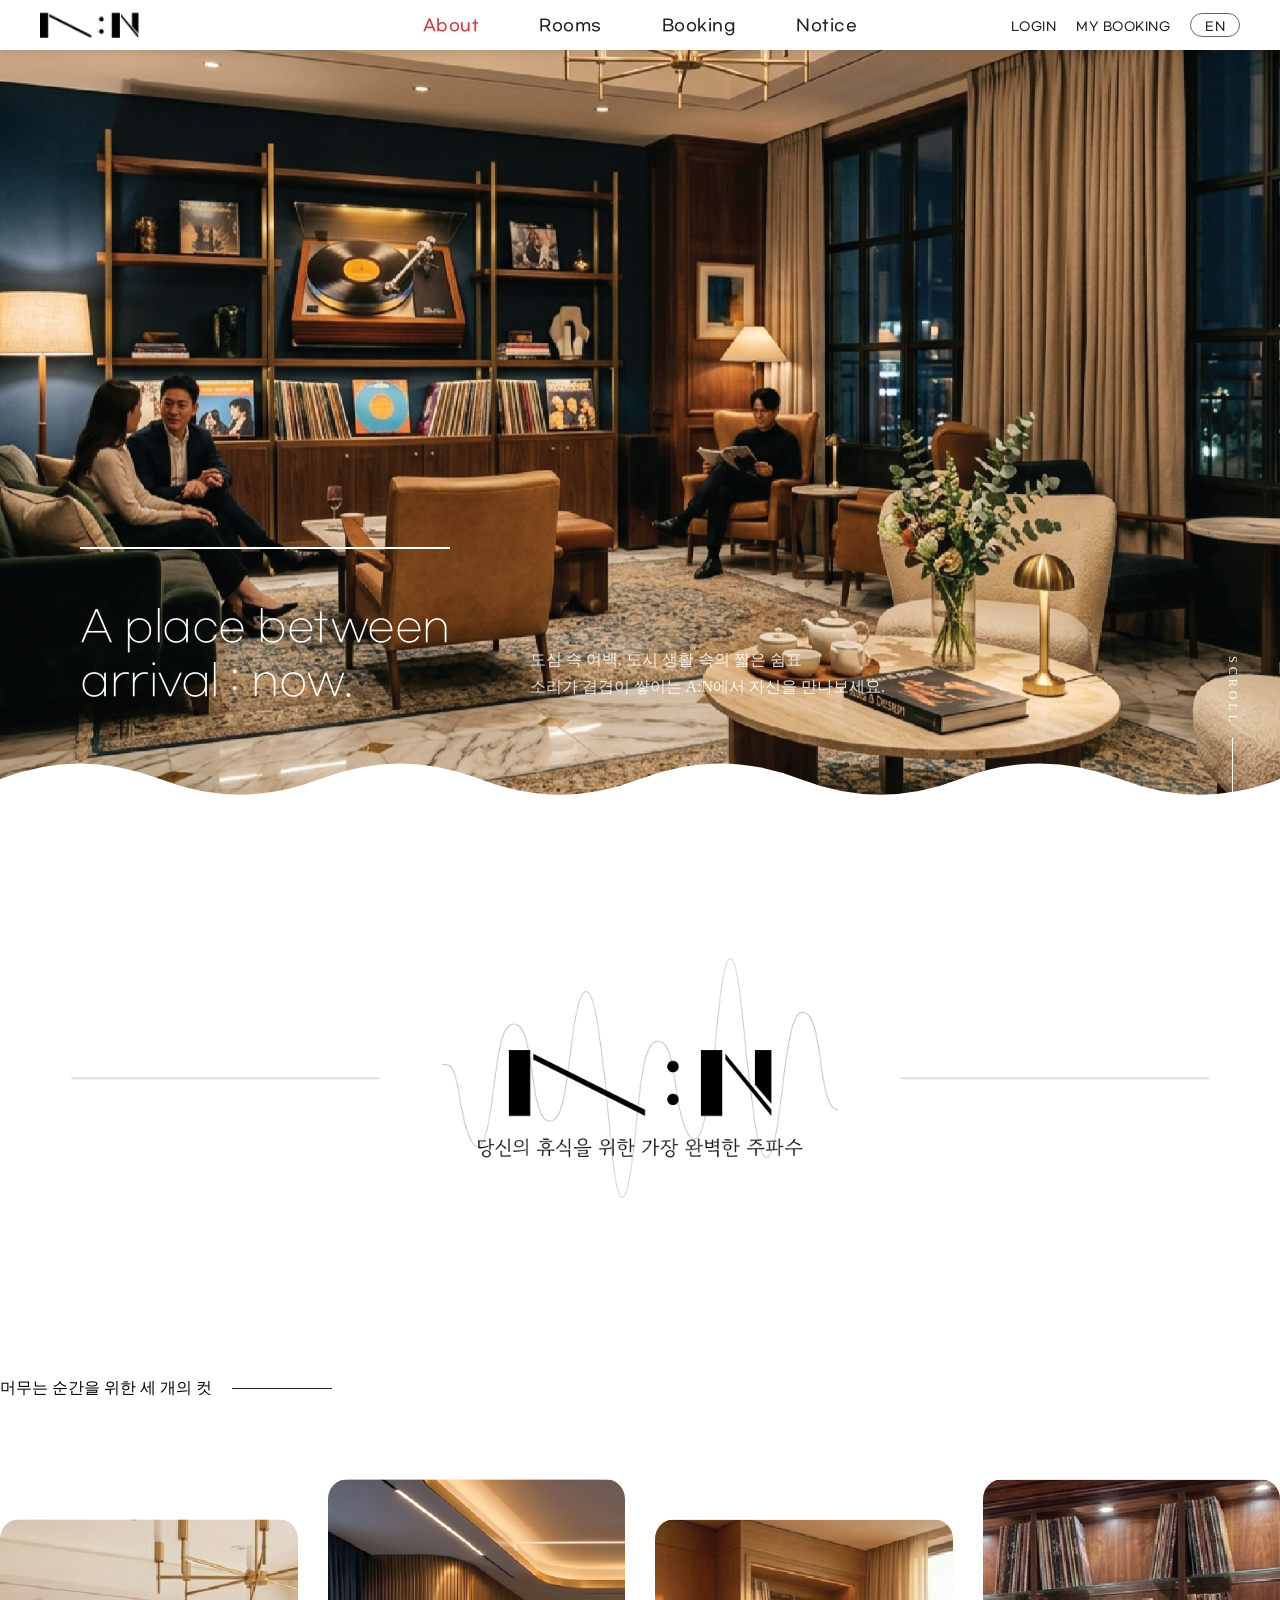
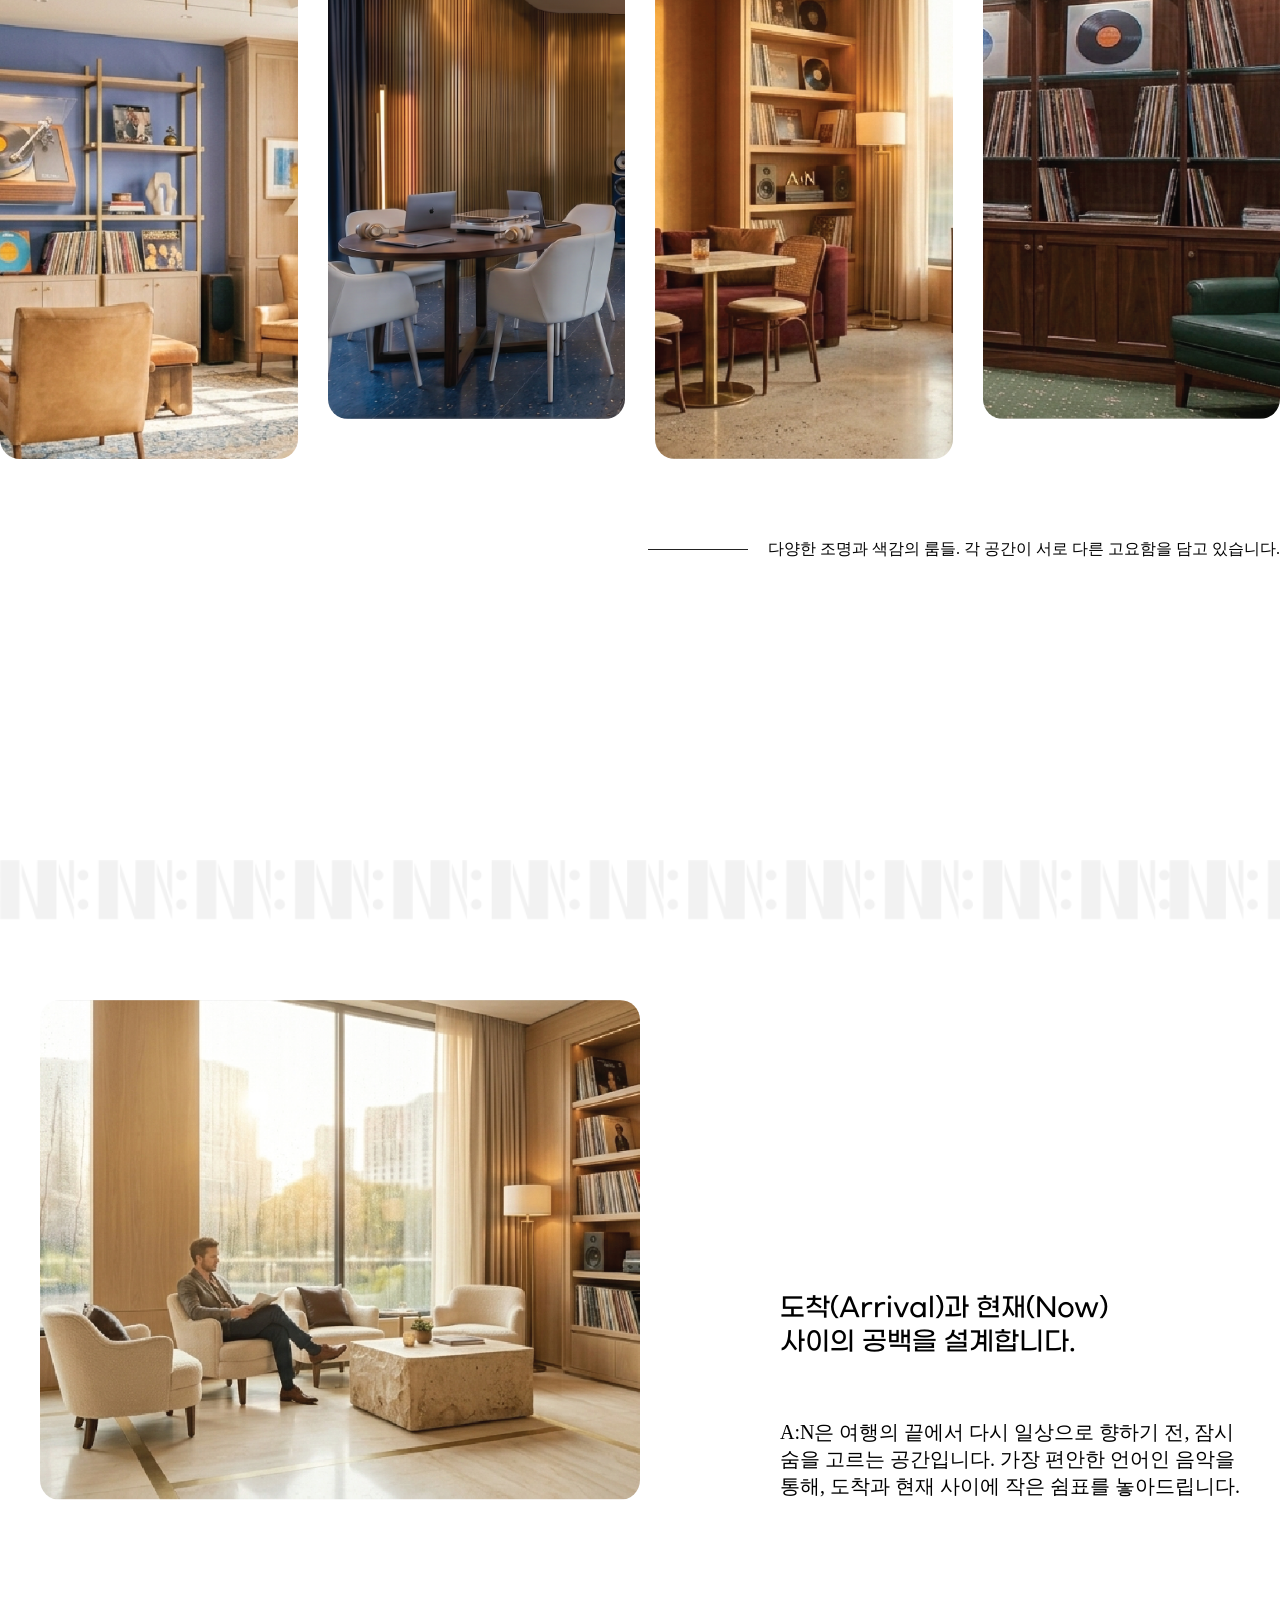
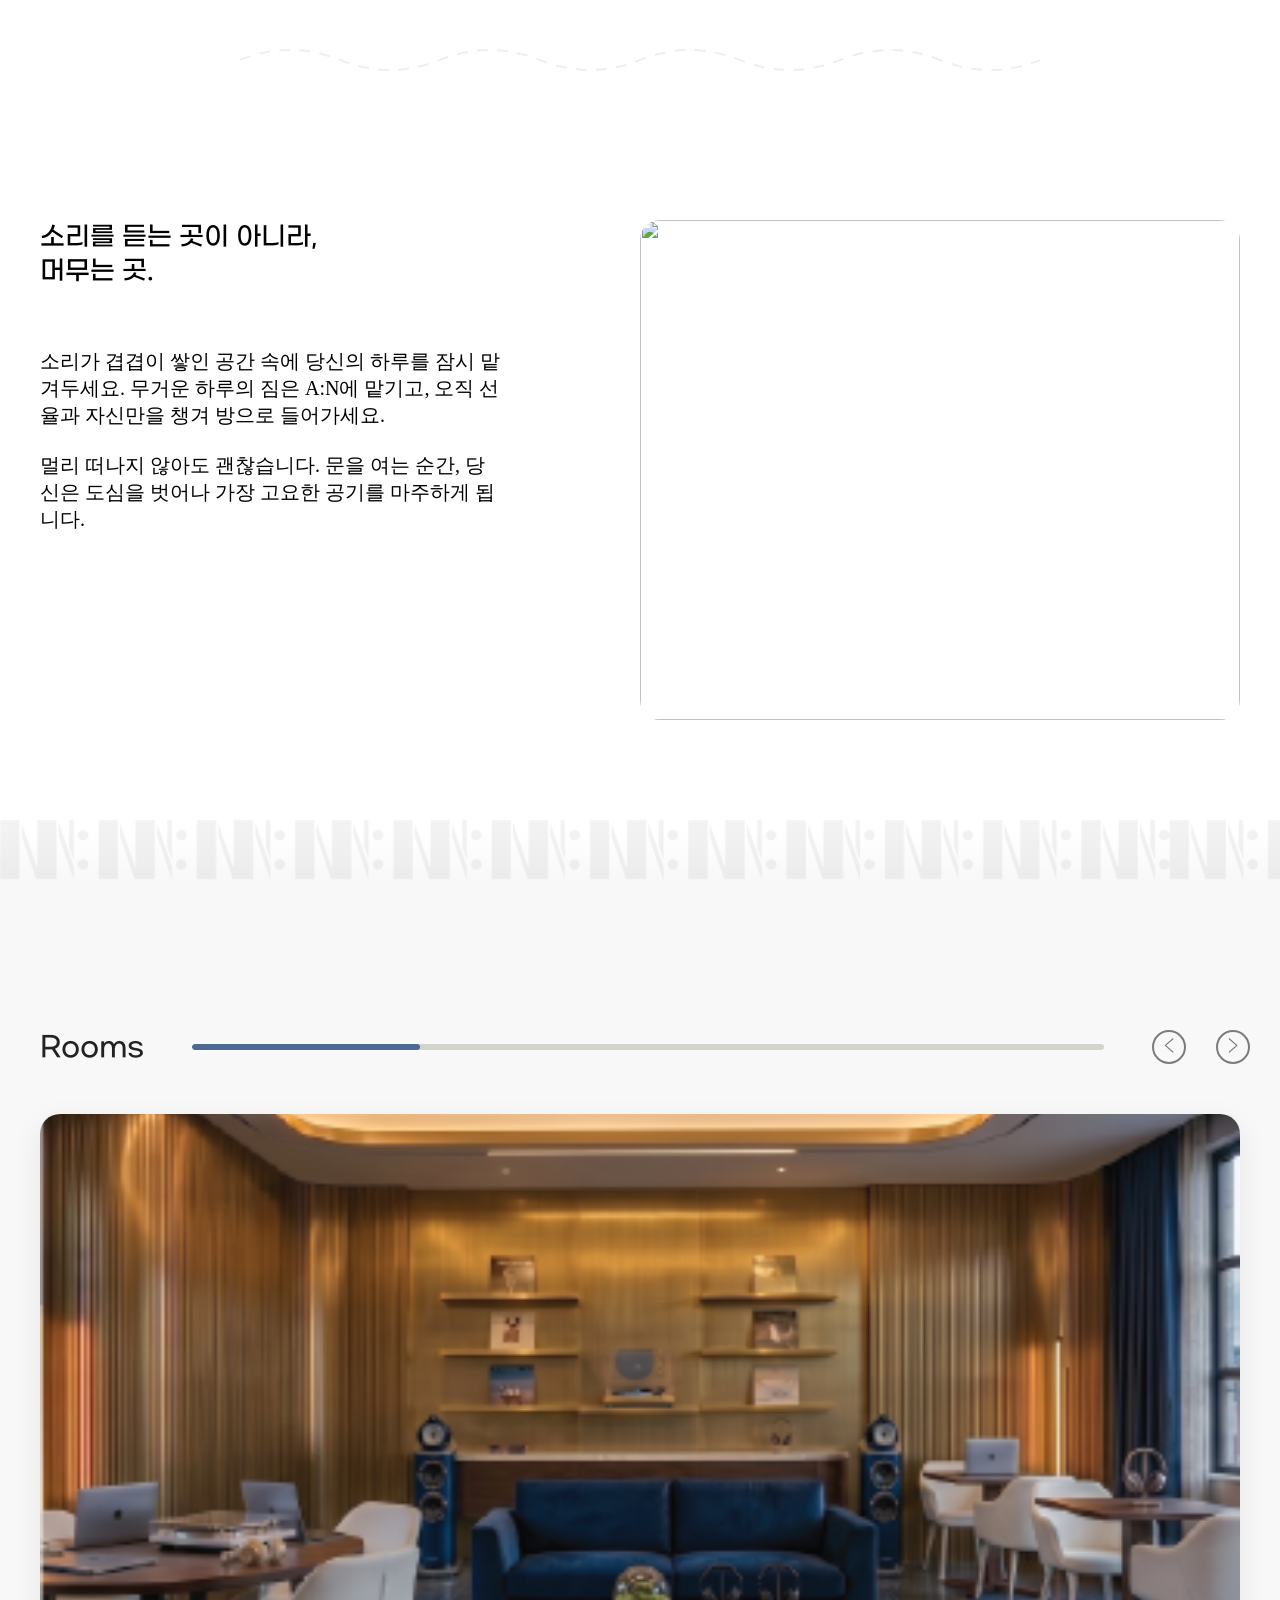
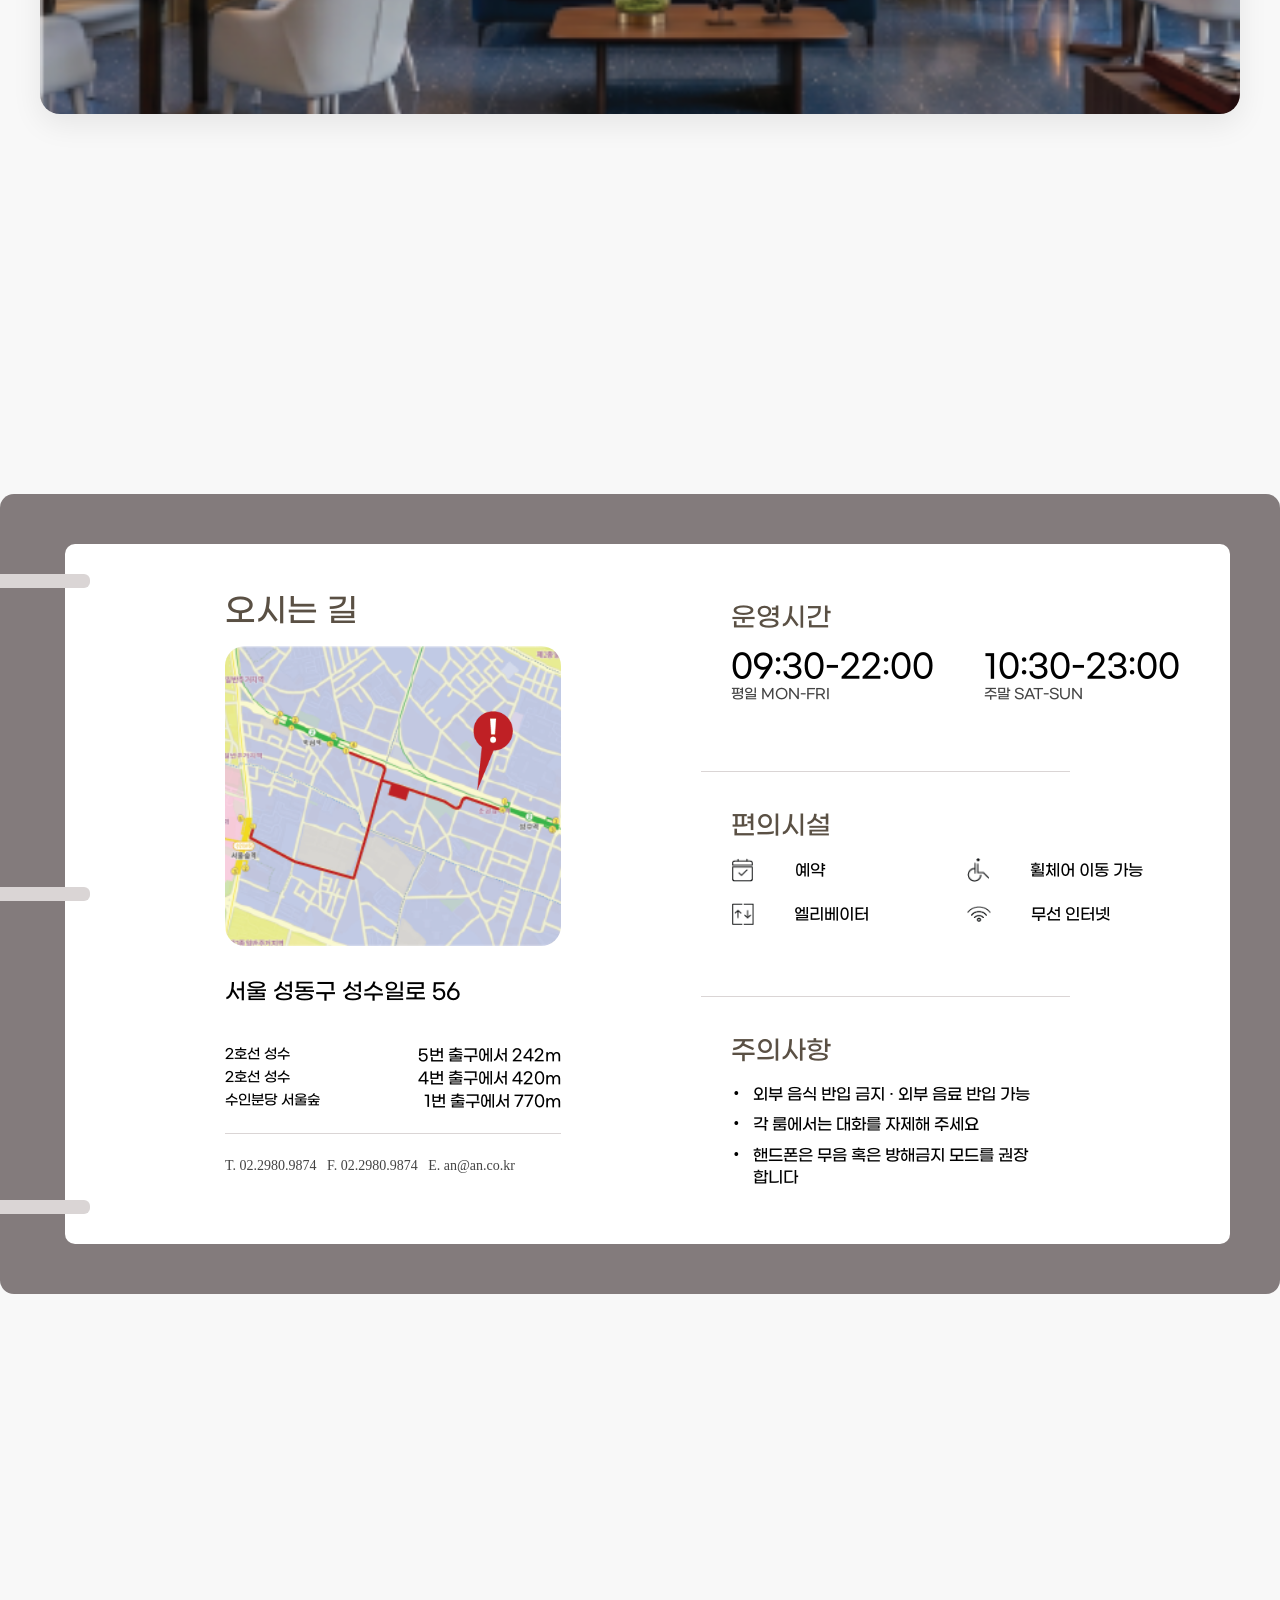
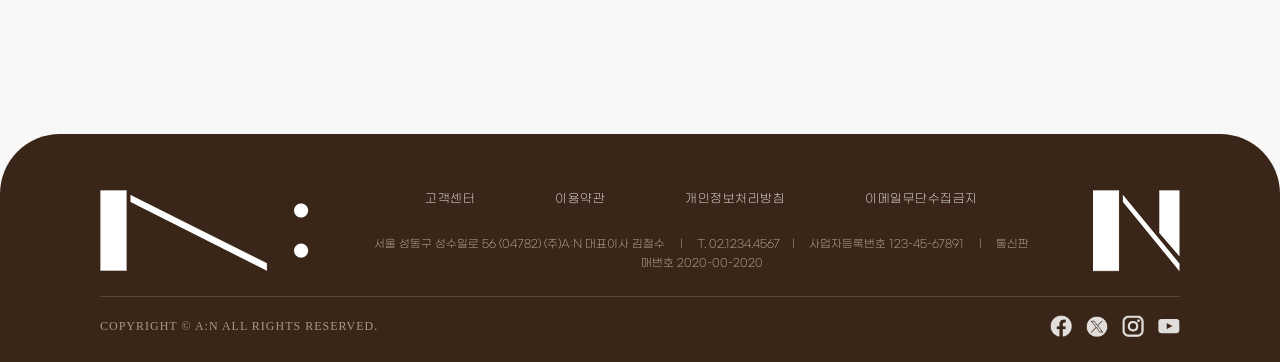
==== commit 4218d627: "Update index.html" ====
--- a/index.html
+++ b/index.html
@@ -21,7 +21,7 @@
 	<meta name="twitter:description" content="음악과 함께 머무는 도심 속 룸 청음 공간.">
 	<meta name="twitter:image" content="https://ena0318.github.io/A-N/images/main_banner.png">
 	<link rel="icon" href="images/logo-simbol.png">
-<link rel="stylesheet" href="css/style1.css">
+<link rel="stylesheet" href="css/style.css">
 
 </head>
 <body>
--- a/css/style.css
+++ b/css/style.css
@@ -0,0 +1,460 @@
+@charset "UTF-8";
+
+
+        *{margin: 0; padding: 0; box-sizing: border-box; list-style: none;}
+        a{ text-decoration: none; color: #222; cursor: pointer;}
+        html{ scroll-behavior: smooth; overflow-x: hidden;  background: #fff; width: 100%;}
+        img{ display: block; max-width: 100%; height: auto;}
+        @font-face{ font-family: GowunDodum;  src: url(../font/Gowun_Dodum/GowunDodum-Regular.ttf);}
+        @font-face{ font-family: GmarketSans;  
+            src: url(../font/GmarketSans/GmarketSansBold.otf);
+            font-weight: 700;}
+        @font-face{ font-family: GmarketSans;  
+            src: url(../font/GmarketSans/GmarketSansMedium.otf);
+            font-weight: 500;}
+        @font-face{ font-family: GmarketSans;  
+            src: url(../font/GmarketSans/GmarketSansLight.otf);
+            font-weight: 300;}
+        p{ font-size: 14px; font-family: "GowunDodum",'Noto Sans KR', 'Inter';}
+        h1, h2{ font-family: "GmarketSans",'Noto Sans KR', 'Inter';}
+        button { background: none; border: 0; cursor: pointer; font-family: inherit; color: inherit; }
+
+/* ---------------h--------------- */
+header { position: fixed; top: 0; left: 0; width: 100%; height: 50px; z-index: 100; background: #fff;} 
+
+.header-in{ height: 100%; margin: 0 auto; padding: 0 40px; display: flex; align-items: center; font-family: "GmarketSans",'Noto Sans KR', 'Inter';
+    box-shadow: 0 2px 8px rgba(0,0,0,0.1);}
+.top-logo{ flex: 1;}
+.top-logo img{ height: 26px; width: auto;}
+.gnb{ flex: 0 0 auto;}
+.gnb ul{ display: flex; gap: 60px;}
+.gnb ul li a{ font-size: 16px; letter-spacing: .5px; transition: color .2s;}
+.gnb ul li a:hover{ color: #b74750; text-shadow: 0 0 4px #9240473b;}
+.gnb .active{ color: #b74750; text-shadow: 0 0 4px #9240473b;}
+
+
+
+.util{ flex: 1; display: flex; justify-content: flex-end;}
+.util ul{ display: flex; align-items: center; gap: 20px;}
+.util ul li a{ font-size: 12px; letter-spacing: .5px;}
+.util ul li a:hover{ color: #888;}
+.util .lang a{ display: inline-block; padding: 6px 14px 4px; border-radius: 13px; border: 1px solid #666;}
+
+.util .lang a:hover{ color: #444; background: #eee; border: 1px solid #bbb;}
+
+
+.hamburger{ display: none; background: none; border: none; font-size: 1.8rem; cursor: pointer; color: #222;}
+.nav-backdrop{ display: none;}
+
+/* ---------------s--------------- */
+section{ /* max-width: 1400px; */ }
+
+/* ---------------b--------------- */
+.banner{ width: 100%; height: 92vh; min-height: 600px; overflow: hidden; background: #000; position: relative;}
+.banner-video{ position: absolute; inset: 0; z-index: 1;}
+.banner-video video{ width: 100%; height: 100%; object-fit: cover; display: block;}
+.banner-text{ position: absolute; left: 80px; bottom: 120px; z-index: 3; color: #fff; display: flex; align-items: flex-end; gap: 80px;}
+.banner-main .title1,
+.banner-main .title2 { font-size: 42px; font-weight: 300; line-height: 1.3; letter-spacing: -.5px;}
+.banner-main{ padding-top: 50px; border-top: 2px solid #fff;}
+.banner-desc p{ font-size: 16px; line-height: 1.7; color: rgba(255,255,255,.85); padding-bottom: 8px;}
+.scroll{ position: absolute; right: 40px; bottom: 30px; z-index: 3; display: flex; flex-direction: column; align-items: center; gap: 12px;  color: #fff; font-family: "GowunDodum",'Noto Sans KR', 'Inter'; font-size: 12px; letter-spacing: 4px; cursor: default;}
+.scroll-txt{ writing-mode: vertical-rl; /* 세로쓰기 */ }
+.scroll-line{ display: block; width: 1px; height: 60px; background: #fff;}
+.scroll { animation: scroll-move 2s ease-in-out infinite; }
+@keyframes scroll-move{
+    0% { transform: translateY(0);}
+    50%{ transform: translateY(10px);}
+    100%{ transform: translateY(0);}
+}
+
+.wave{ position: absolute; left: 0; bottom: -1px; width: 100%; height: 100px; z-index: 4; pointer-events: none;}
+.wave svg{ width: 100%; height: 100%; display: block;}
+.wave-back { animation: wave-slide 14s linear infinite;}
+@keyframes wave-slide {
+    from { transform: translateX(0); }
+    to   { transform: translateX(-1440px); }
+}
+
+/* ---------------g--------------- */
+.brand-logo{ padding: 130px 0 180px;}
+.brand-logo img{ margin: 0 auto; height: 240px; object-fit: cover; display: block;}
+
+.gallery{ max-width: 1600px; margin: 0 auto 300px;}
+.gallery-note{ display: flex; align-items: center; gap: 20px; font-size: 16px;}
+.gallery-note::after{ content: ""; display: inline-block; width: 100px; height: 1px; background: #222;}
+
+.gallery-list{ margin: 80px 0; display: flex; gap: 30px;}
+.gallery-list img{ height: 540px; width: 380px; object-fit: cover; border-radius: 20px;}
+.gallery-list li{ height: 540px; width: 380px; border-radius: 20px; transition: transform .3s ease;}
+.gallery-list li:first-child .hover-info h1{ top: 50%; left: 50%; right: auto; bottom: auto; transform: translate(-50%,-40%);}
+.gallery-list li:first-child:hover .hover-info h1{ transform: translate(-50%,-50%);}
+
+.gallery-list li:nth-child(odd){ margin-top: 40px;}
+/* 1·3 hover 시 → 홀수 위로, 짝수 아래로 (스왑) */
+.gallery-list:has(li:nth-child(odd):hover) li:nth-child(odd) { transform: translateY(-40px);}
+.gallery-list:has(li:nth-child(odd):hover) li:nth-child(even){ transform: translateY(40px);}
+/* 2·4 hover 시 → 홀수 아래로, 짝수 위로 (반대 방향) */
+.gallery-list:has(li:nth-child(even):hover) li:nth-child(odd) { transform: translateY(40px);}
+.gallery-list:has(li:nth-child(even):hover) li:nth-child(even){ transform: translateY(-40px);}
+
+.gallery-cap{ display: flex; align-items: center; justify-content: end; gap: 20px; font-size: 16px;}
+.gallery-cap::before{ content: ""; display: inline-block; width: 100px; height: 1px; background: #222;}
+
+.hover-info{ position: absolute; inset: 0; pointer-events: none; background: rgba(30, 20, 15, 0.5); opacity: 0; transition: opacity .4s ease; border-radius: 20px;}
+.gallery-list li:hover .hover-info{ opacity: 1;}
+.hover-info::before { content: ""; position: absolute; inset: 15px;
+border: 1px solid rgba(245,239,226,.7); opacity: 0; transition: opacity .4s .1s; border-radius: 14px;}
+.hover-info .label { position: absolute; top: 24px; left: 24px; font-size: 16px; letter-spacing: 3px; color: #f5efe2; font-family: "GowunDodum",'Noto Sans KR', 'Inter';}
+.hover-info h1 { position: absolute; bottom: 20px; right: 24px; font-size: 50px; color: #f5efe2; transform: translateY(10px); opacity: 0; transition: all .4s .15s;}
+.gallery-list li:hover .hover-info::before,
+.gallery-list li:hover .label,
+.gallery-list li:hover .hover-info h1 {
+    opacity: 1; transform: translateY(0); }
+
+/* ---------------i--------------- */
+.logo-re{ width: 100%; height: 60px; background-image: url(../images/logo-re.png); background-repeat: repeat-x; background-size: auto 100%; margin: 100px 0 -20px; position: relative; z-index: 2;}
+
+.intro{ max-width: 1200px; margin: 100px auto 0 ; display: flex; gap: 0px;}
+.intro > img{ width: 600px; height: 500px; border-radius: 20px; object-fit: cover; flex: 0 0 auto;}
+.intro2 > img{ object-position: 90% 100%;}
+.intro1{ align-items: flex-end;}
+.intro2{ align-items: flex-start;}
+.intro-text{ flex: 1; position: relative;}
+.intro1 .intro-text{ padding-left: 140px;}
+.intro2 .intro-text{ padding-right: 140px;}
+.intro-text h2{ font-size: 26px; letter-spacing: 2%; line-height: 1.3; font-weight: 500;}
+.intro-text p{ margin-top: 60px; font-size: 15pt;}
+.intro-text img{ position: absolute;}
+.intro1 .intro-text img{ top: -40px; left: 90px;}
+.intro2 .intro-text img{ top: 40px; right: 140px;}
+
+.intro-line { width: 800px; margin: 140px auto;}
+.intro-line svg { width: 100%; height: 40px; display: block;}
+
+/* ---------------r-h--------------- */
+.rooms{ margin-top: -50px; padding: 120px 0 340px; background: linear-gradient(to bottom, #fff 0, #f8f8f8 50px); overflow: hidden;}
+
+.rooms-head{ max-width: 1200px; margin: 80px auto 10px;  display: flex; align-items: center; gap: 48px;}
+.rooms-head h2{ font-size: 28px; font-weight: 500; color: #222;}
+.rooms-bar{ flex: 1; height: 6px; background: #d4d4cf; border-radius: 3px; overflow: hidden;}
+.rooms-bar span{ display: block; height: 100%; width: 25%; background: #4c6a94; border-radius: 3px; transition: width .5s ease;}
+
+.rooms-btn{ display: flex; gap: 30px; margin-right: -10px;}
+.rooms-btn button{ width: 34px; height: 34px; border: 2px solid #7c7c7c; border-radius: 50%; background: transparent; color: #7c7c7c; font-size: 18px; display: inline-flex; align-items: center; justify-content: center; transition: all .2s;}
+.rooms-btn button span{ display: inline-block; transform: scaleY(1.8) translateY(-1px);}
+.rooms-btn button:hover{ background: #4c6a94; color: #fff; border: 2px solid #4c6a94;}
+
+/* ---------------r-l--------------- */
+/* transition은 JS가 초기 위치 잡은 뒤 .animate 클래스로 적용 → 첫 로드 시 애니메이션 튐 방지 */
+.rooms-list{ display: flex; gap: 40px; padding: 40px calc((100vw - 1200px) / 2);}
+.rooms-list.animate{ transition: transform .6s cubic-bezier(0.65, 0, 0.35, 1);}
+
+.room{ flex: 0 0 1200px; height: 600px; background: #fff; border-radius: 20px; position: relative; overflow: hidden; box-shadow: 0 10px 30px rgba(0,0,0,.08); transition: opacity .5s ease, filter .5s ease, transform .5s ease;}
+.rooms-list.animate .room{ opacity: .55; filter: brightness(.85); transform: scale(.92);}
+.rooms-list.animate .room.on{ opacity: 1; filter: brightness(1); transform: scale(1);}
+
+.room-video video{ width: 100%; height: 100%; object-fit: cover;}
+
+.room-body{ display: flex; gap: 60px; padding: 50px 100px; height: calc(100% - 80px);}
+.room-img{ flex: 0 0 500px; height: 100%; border-radius: 12px; overflow: hidden;}
+.room-img img{ width: 100%; height: 100%; object-fit: cover;}
+
+.room-info{ flex: 1; display: flex; flex-direction: column; padding-top: 20px; position: relative;}
+.room-info h3{ font-size: 36px; letter-spacing: 2%; font-family: "GmarketSans", sans-serif; font-weight: 700; margin-bottom: 8px; color: #2a2a2a;}
+.room-lead{ font-size: 14px; margin-bottom: 20px;}
+.tag{ display: flex; gap: 10px 8px; flex-wrap: wrap; margin-bottom: 44px;}
+.tag span{ background: #4c6a94; color: #fff; padding: 8px 21px; border-radius: 20px; font-size: 22px; font-weight: 500; font-family: "GmarketSans",'Noto Sans KR', 'Inter';}
+.room-desc{ font-size: 16px; line-height: 1.8; letter-spacing: -2%;}
+
+/* 오른쪽 하단 웨이브 장식 */
+.room-info::after{ content: ""; position: absolute; right: 0; bottom: 20px; width: 400px; height: 20px; 
+    background: url("data:image/svg+xml;utf8,<svg xmlns='http://www.w3.org/2000/svg' viewBox='0 0 260 20' preserveAspectRatio='none'><path d='M0,10 Q16,0 32,10 T64,10 T96,10 T128,10 T160,10 T192,10 T224,10 T260,10' fill='none' stroke='%234c6a94' stroke-width='2'/></svg>") no-repeat center / 100% 100%;}
+
+.room .lp{ position: absolute; left: 130px; bottom: 30px; width: 230px; height: 230px; z-index: 3; cursor: pointer;}
+.room .lp img{ width: 100%; height: 100%; object-fit: contain; transition: transform .5s ease; filter: drop-shadow(0 0 25px rgba(255, 255, 255, 0.6));}
+/* LP hover 시 무한 회전 (JS가 .spin 붙임) */
+.room .lp img.spin{ animation: lp-spin 3s linear infinite;}
+@keyframes lp-spin{ from{ transform: rotate(0);} to{ transform: rotate(360deg);} }
+
+.btn-check{ display: block; position: absolute; left: 0; right: 0; bottom: 0; padding: 22px; background: #ddd4bf; text-align: center; font-size: 30px; font-family: "GmarketSans",'Noto Sans KR', 'Inter'; font-weight: 500; color: #5a5044; cursor: pointer; border-radius: 0 0 20px 20px; transition: background .2s;}
+.btn-check:hover{ background: #cec3a7;}
+
+/* ---------------n--------------- */
+.notice{ background: #f8f8f8; font-family: "GmarketSans",'Noto Sans KR', 'Inter'; padding-bottom: 500px;}
+.book{ position: relative; max-width: 1600px; height: 800px; margin: 0 auto; background: #837b7c; border-radius: 14px; padding: 50px 50px 50px 65px;}
+.book::before{ content: ""; position: absolute; top: 0; left: -160px; width: 120px; height: 100%; background: #837b7c; border-radius: 0px 14px 14px 0px;}
+
+.rings{ position: absolute; left: -70px; top: 0; width: 45px; height: 100%; display: flex; flex-direction: column; justify-content: space-between; padding: 80px 0;}
+.rings span{ display: block; width: 160px; height: 14px; background: #dad5d5; border-radius: 6px;}
+.book-page{ width: 100%; height: 100%; background: #fff; border-radius: 10px; padding: 50px 160px;}
+.page-in{ display: flex; width: 100%; height: 100%;}
+
+/* 왼쪽 */
+.page-left{ width: 48%; padding-right: 70px;}
+.page-left h3{ margin: 0 0 20px; font-size: 32px; font-weight: 500; color: #5a5044;}
+.map{ position: relative; width: 100%; height: 300px; overflow: hidden; border-radius: 20px;}
+.map > img:first-child{ width: 100%; height: 100%; object-fit: cover;}
+
+.mappin{ position: absolute; inset: 0; pointer-events: none;}
+.mappin .pin1{ position: absolute; top: 65px; left: 248px; width: 40px; transform-origin: 50% 100%; animation: pin 2s ease infinite; z-index: 2;}
+.mappin .pin2{ position: absolute; top: 95px; left: 252px; width: 20px;}
+@keyframes pin{
+    0%{ transform: scale(1);}
+    50%{ transform: scale(1.3);}
+    100%{ transform: scale(1);}
+}
+
+.addr-main{ margin: 30px 0 40px; font-size: 22px; line-height: 1.4; font-weight: 500; font-family: "GmarketSans",'Noto Sans KR', 'Inter';}
+.addr-list li{ display: flex; justify-content: space-between; margin-bottom: 7px;}
+.addr-list li span{ white-space: nowrap; font-size: 14px; font-weight: 500;}
+.addr-list li em{ font-style: normal; white-space: nowrap; }
+.addr-contact{ margin: 24px 0 0; padding-top: 24px; border-top: 1px solid #dad5d5; font-size: 14px; color: #444; white-space: nowrap;}
+
+.page-right{ width: 52%; padding-left: 70px;}
+.info-block{ padding: 0 30px 70px; margin-bottom: 40px; border-bottom: 1px solid #dad5d5;}
+.info-block:last-child{ margin-bottom: 0; border-bottom: 0;}
+.info-block h3{ margin: 10px 0 20px; font-size: 26px; font-weight: 500; color: #5a5044; letter-spacing: 2%;}
+
+.hours{ display: flex; gap: 50px;}
+.hours > div{ display: flex; flex-direction: column;}
+.hours strong{ margin-bottom: 5px; font-size: 32px; font-weight: 500; white-space: nowrap; }
+.hours span{ font-size: 14px; color: #444;}
+
+.facil{ display: grid; grid-template-columns: 1fr 1.4fr; gap: 20px 120px;}
+.facil li{ display: flex; align-items: center; gap: 40px; font-size: 16px; white-space: nowrap;}
+.facil li img{ width: 24px; height: 24px; object-fit: contain;}
+.facil li:nth-child(3) img{ width: 22px; height: 22px; margin-left: 1.4px;}
+
+.caution{ padding-left: 10px;}
+.caution li{ position: relative; margin-bottom: 8px; padding-left: 12px; font-size: 16px; line-height: 1.4; }
+.caution li::before{ content: "•"; position: absolute; left: -7px; top: 0;}
+
+/* ---------------f-------------- */
+footer{ margin-top: -60px; padding: 55px 100px 25px; background: #3a2618; color: #d5c9b8; border-radius: 60px 60px 0 0; font-family: "GmarketSans", 'Noto Sans KR', 'Inter';}
+.footer-top{ display: grid; grid-template-columns: auto 1fr auto; grid-template-rows: auto auto; align-items: center; column-gap: 60px; row-gap: 30px; padding-bottom: 24px;}
+.footer-top .footer-logo:first-child{ grid-column: 1; grid-row: 1 / span 2;}
+.footer-top .footer-logo:last-child{ grid-column: 3; grid-row: 1 / span 2;}
+.footer-menu{ grid-column: 2; grid-row: 1; display: flex; justify-content: center; gap: 80px;}
+.footer-menu a{ color: #fff; font-size: 12px; letter-spacing: .5px; font-weight: 300;}
+.footer-menu a:hover{ color: #d5c9b8;}
+
+.footer-address{ grid-column: 2; grid-row: 2; text-align: center;}
+.footer-address p{ font-size: 11px; line-height: 1.7; font-weight: 300; color: #d5c9b8; font-family: "GmarketSans", 'Noto Sans KR', 'Inter';}
+
+.footer-line{ border: 0; border-top: 1px solid rgba(255,255,255,.15); margin: 0;}
+.footer-bottom{ display: flex; justify-content: space-between; align-items: center; padding-top: 18px;}
+.footer-bottom .copy{ font-size: 12px; color: #a89880; letter-spacing: 1px;}
+.footer-bottom .sns{ display: flex; gap: 14px;}
+.footer-bottom .sns a{ display: inline-flex;}
+.footer-bottom .sns a img{ width: 22px; height: 22px; object-fit: contain; opacity: .85; transition: opacity .2s;}
+.footer-bottom .sns a:hover img{ opacity: 1;}
+
+/* ---------- TOP 버튼: 오른쪽 하단 고정, 스크롤 시 등장 ---------- */
+.top-btn{ position: fixed; right: 30px; bottom: 30px; width: 45px; height: 45px;
+    background: #fff; border: 1px solid #ccc; border-radius: 16px;
+    cursor: pointer; box-shadow: 0 4px 14px rgba(0,0,0,0.08); z-index: 998;
+    opacity: 0; visibility: hidden; transition: opacity 0.3s, border-color 0.2s, box-shadow 0.2s;}
+.top-btn.show{ opacity: 1; visibility: visible;}   /* 스크롤 내리면 나타남 */
+.top-btn::before{   /* border로 그린 chevron (^) 화살표 */
+    content: ""; display: block; width: 10px; height: 10px;
+    border-top: 2px solid #888; border-left: 2px solid #888;
+    transform: rotate(45deg); margin: 4px auto 0;}
+.top-btn:hover{ border-color: #642a2f; box-shadow: 0 6px 18px rgba(0,0,0,0.15);}
+.top-btn:hover::before{ border-color: #642a2f;}
+
+
+/* PC에서는 mobile 전용 요소 숨김 */
+.m-only{ display: none;}
+
+/* ============================================================
+   📱 MOBILE (max-width: 768px)
+   ============================================================ */
+@media (max-width: 768px) {
+
+    /* 모바일 전용 요소 표시 */
+    .m-only{ display: inline;}
+
+    /* ---------------- 헤더 : 햄버거 드로어 ---------------- */
+    /* 상하 중앙정렬은 .header-in의 align-items: center 로 처리됨 (모든 자식 vertical center) */
+    .header-in{ padding: 0 16px; align-items: center;}
+    .top-logo{ flex: 0 0 auto; display: flex; align-items: center;}
+    .top-logo img{ height: 20px; display: block;}
+    .hamburger{ display: inline-flex; align-items: center; justify-content: center;
+        height: 20px; padding: 0;
+        font-size: 25px; margin-left: auto; z-index: 1100; position: relative;}
+    .nav-backdrop{ display: none; position: fixed; top: 50px; left: 0; right: 0; bottom: 0; background: rgba(0,0,0,0.45); z-index: 999;}
+    header.open .nav-backdrop{ display: block;}
+    .gnb, .util{ display: none; position: fixed; top: 50px; left: 0; right: 0; background: #fff; z-index: 1001; padding: 20px 24px; flex: none;}
+    header.open .gnb{ display: block;}
+    header.open .util{ display: block; top: 260px; border-top: 1px solid #eee;}
+    .gnb ul, .util ul{ flex-direction: column; align-items: flex-start; gap: 0; width: 100%;}
+    .gnb ul li, .util ul li{ width: 100%;}
+    .gnb ul li a{ display: block; padding: 12px 0; font-size: 18px;}
+    .util ul li a{ display: block; padding: 12px 0; font-size: 14px;}
+    .util .lang{ margin-top: 8px;}
+    .util .lang a{ display: inline-block;}
+
+    /* ---------------- 배너 : 텍스트 아래로 80px + 웨이브 잔잔 ---------------- */
+    .banner{ height: 70vh; min-height: 480px;}
+    .banner-text{ left: 20px; bottom: 20px; gap: 16px; flex-direction: column; align-items: flex-start;}   /* 100 → 20 = 80px 아래로 */
+    .banner-main{ padding-top: 20px; border-top-width: 1px;}
+    .banner-main .title1, .banner-main .title2{ font-size: 26px; line-height: 1.3;}
+    .banner-desc p{ font-size: 12px; padding-bottom: 4px;}
+    .scroll{ right: 16px; bottom: 20px; font-size: 10px; gap: 8px;}
+    .scroll-line{ height: 40px;}
+    /* 웨이브 : 살짝 높이고 더 내려서 뒤 비디오 실선 방지 */
+    .wave{ height: 40px; bottom: -8px;}
+    .wave svg{ display: block;}
+    .wave::after{ content: ""; position: absolute; left: -2px; right: -2px; bottom: 0; height: 14px; background: #fff; pointer-events: none;}
+
+    /* ---------------- 브랜드 로고 ---------------- */
+    .brand-logo{ padding: 60px 20px 80px;}
+    .brand-logo img{ height: 120px;}
+
+    /* ---------------- 갤러리 : 카드 160×180, 1행 좌쏠림 / 2행 우쏠림 ---------------- */
+    .gallery{ max-width: 100%; margin: 0 auto 100px; padding: 0 16px;}
+    .gallery-note{ font-size: 13px;}
+    .gallery-note::after{ width: 40px;}
+    .gallery-list{ margin: 40px 0; display: flex; flex-wrap: wrap; gap: 12px; justify-content: flex-start;}
+    /* position: relative 로 hover-info가 카드 안에서만 표시되도록 (viewport 겹침 방지) */
+    .gallery-list li{ width: 160px; height: 180px; flex: 0 0 160px; margin-top: 0; transform: none; position: relative; overflow: hidden;}
+    .gallery-list li:nth-child(odd){ margin-top: 0;}
+    /* 3번째 카드에 margin-left: auto → 2번째 줄이 오른쪽으로 쏠림 */
+    .gallery-list li:nth-child(3){ margin-left: auto;}
+    .gallery-list img{ width: 100%; height: 100%;}
+    .gallery-list li > a{ display: block; width: 100%; height: 100%; position: relative;}
+    /* hover 스왑 애니메이션 비활성화 */
+    .gallery-list:has(li:nth-child(odd):hover) li,
+    .gallery-list:has(li:nth-child(even):hover) li{ transform: none;}
+    /* hover-info : 항상 표시 (움직임 없이) */
+    .hover-info{ opacity: 1; background: rgba(30,20,15,0.5);}
+    .hover-info::before{ opacity: 1; inset: 8px; border-radius: 10px;}
+    .hover-info h1{ font-size: 24px; opacity: 1; transform: translateY(0); bottom: 10px; right: 12px;}
+    .hover-info .label{ font-size: 10px; opacity: 1; top: 12px; left: 12px; letter-spacing: 1.5px;}
+    /* 첫 카드 h1 중앙 유지 */
+    .gallery-list li:first-child .hover-info h1{ top: 50%; left: 50%; right: auto; bottom: auto; transform: translate(-50%, -50%);}
+    /* 갤러리 캡션 : ::before 라인이 첫 문장 중앙 라인과 정렬되도록 */
+    .gallery-cap{ display: block; text-align: right; font-size: 12px;}
+    .gallery-cap::before{ display: inline-block; width: 40px; height: 1px; background: #222; vertical-align: middle; margin-right: 12px;}
+
+    /* ---------------- logo-re ---------------- */
+    .logo-re{ margin: 60px 0 -10px; height: 40px; background-size: auto 100%;}
+
+    /* ---------------- Intro 1·2 : 세로 스택, 라인 여백 축소 ---------------- */
+    .intro{ flex-direction: column; padding: 20px 20px; margin: 60px auto 0; gap: 20px; max-width: 100%;}
+    .intro > img{ width: 100%; height: 240px;}
+    .intro1{ align-items: stretch;}
+    /* intro2 : 마진 20px auto 0 */
+    .intro2{ align-items: stretch; flex-direction: column-reverse; margin: 20px auto 0;}
+    .intro1 .intro-text, .intro2 .intro-text{ padding: 0;}
+    .intro-text h2{ font-size: 20px;}
+    .intro-text p{ margin-top: 16px; font-size: 14px;}
+    .intro-text img{ width: 24px;}
+    .intro1 .intro-text img{ top: -21px; left: -14px;}
+    /* intro2 따옴표 : 오른쪽 100 (=right 값 감소), 위 2 이동 */
+    .intro2 .intro-text img{ top: 18px; right: 10px;}
+    /* intro-line 위아래 여백 축소 */
+    .intro-line{ width: 100%; margin: 10px auto; padding: 0;}
+    .intro-line svg{ height: 24px;}
+
+    /* ---------------- Rooms 캐러셀 (기존 index 모바일 참고) ---------------- */
+    /* rooms 배경 : PC와 동일한 상단 그라데이션 (흰→회색) */
+    .rooms{ padding: 60px 0 100px; margin-top: -20px; background: linear-gradient(to bottom, #fff 0, #f8f8f8 50px);}
+    .rooms-head{ padding: 0 20px; gap: 16px; margin: 40px auto 20px;}
+    .rooms-head h2{ font-size: 20px;}
+    .rooms-bar{ height: 4px;}
+    .rooms-btn{ gap: 10px; margin-right: 0;}
+    .rooms-btn button{ width: 28px; height: 28px; font-size: 14px;}
+    /* 카드 폭 82vw, 좌우 여백으로 첫 카드 중앙 */
+    .rooms-list{ gap: 40px; padding: 30px calc((100vw - 82vw) / 2);}
+    .room{ flex: 0 0 82vw; height: auto; padding: 0; overflow: visible; background: #fff; border-radius: 20px; box-shadow: 0 8px 20px rgba(0,0,0,.08); opacity: 1; filter: none; transform: none;}
+    .room.on{ transform: none;}
+    /* 비디오 카드 */
+    /* 비디오 카드 : 카드 높이 고정 + video display:block 로 하단 흰 라인 제거 */
+    .room.room-video{ height: 575px; overflow: hidden;}
+    .room-video{ overflow: hidden; line-height: 0;}
+    .room-video video{ display: block; width: 100%; height: 100%; object-fit: cover; border-radius: 20px;}
+    /* 카드 내부 세로 스택 : 이미지 위, 정보 아래 */
+    .room-body{ flex-direction: column; gap: 0; padding: 20px; height: auto;}
+    .room-img{ flex: 0 0 auto; width: 100%; height: 220px; border-radius: 16px;}
+    .room-img img{ border-radius: 16px;}
+    .room-info{ padding-top: 0; position: static; margin-top: 16px;}
+    .room-info h3{ font-size: 22px; margin-bottom: 10px;}
+    .room-lead{ font-size: 12px; margin-bottom: 12px;}
+    .tag{ margin-bottom: 16px;}
+    .tag span{ font-size: 13px; padding: 5px 12px;}
+    .room-desc{ font-size: 13px; line-height: 1.7;}
+    .room-info::after{ display: none;}
+    /* LP : 이미지 오른쪽에 걸침, 밑으로 200px 이동 */
+    .room .lp{ position: absolute; top: 240px; right: 30px; left: auto; bottom: auto;
+        width: 34%; height: auto; z-index: 5; transform: translateY(-70%);}
+    .room .lp img{ width: 100%; height: auto;}
+    /* Check-in : 카드 하단 static, 전폭 */
+    .btn-check{ position: static; width: calc(100% - 40px); margin: 20px auto; padding: 16px;
+        font-size: 18px; border-radius: 12px; display: block;}
+
+    /* ---------------- Notice : 세로 스택, 폰트·패딩 조정 ---------------- */
+    .notice{ padding: 60px 16px 200px 16px;}
+    .book{ padding: 24px 16px; height: auto; min-height: 0;}
+    .book::before{ /* left: -24px; width: 24px; */ overflow: hidden;}
+    .rings{ /* left: -28px; top: 0; width: 16px; padding: 30px 0; */ overflow: hidden;}
+    /* .rings span{ width: 46px; height: 6px;} */
+    .book-page{ padding: 20px 16px;}
+    .page-in{ flex-direction: column;}
+    .page-left, .page-right{ width: 100%; padding: 0;}
+    .page-left{ padding-bottom: 20px; border-bottom: 1px solid #dad5d5; margin-bottom: 20px;}
+    .page-left h3{ font-size: 20px;}
+    .map{ height: 160px;}
+    /* 핀 위치 : 왼쪽으로 50px 이동 */
+    .mappin .pin1{ top: 32px; left: calc(42vw - 16px); width: 26px;}
+    .mappin .pin2{ top: 44px; left: calc(43vw - 16px); width: 13px;}
+    /* 주소 관련 폰트 */
+    .addr-main{ font-size: 18px; margin: 12px 0 16px;}
+    .addr-list li span{ font-size: 14px; white-space: normal;}
+    .addr-list li em{ font-size: 14px; white-space: normal;}
+    .addr-contact{ font-size: 13px; white-space: normal;}
+    /* 인포박스 : 좌우 패딩 0, 내부 요소 폰트 */
+    .info-block{ padding: 0 0 16px; margin-bottom: 30px;}
+    .info-block h3{ font-size: 18px;}
+    .hours{ display: flex; /* justify-content: space-between; */ gap: 75px;}
+    .hours strong{ font-size: 16px;}
+    .hours span{ font-size: 12px;}
+    .facil{ grid-template-columns: 1fr 1fr; gap: 10px 20px;}
+    .facil li{ font-size: 14px; white-space: normal; gap: 8px;}
+    .facil li img{ width: 14px; height: 14px;}
+    /* 엘리베이터(3번째) 아이콘 : 다른 것과 시각적 크기 통일 */
+    .facil li:nth-child(3) img{ width: 14px; height: 14px;}
+    /* 주의사항 : 폰트 13px */
+    .caution li{ font-size: 13px; line-height: 1.6; padding-left: 2px;}
+
+    /* ---------------- 푸터 : 메뉴 상단 → [로고1 | 주소 | 로고2] → 선 → COPY → SNS ---------------- */
+    footer{ padding: 40px 20px 24px; border-radius: 60px 60px 0 0; margin-top: -70px;}
+    /* 2행 3열 그리드 : 1행은 메뉴가 전 열 스팬, 2행은 로고1/주소/로고2 */
+    .footer-top{ display: grid;
+        grid-template-columns: auto 1fr auto;
+        grid-template-rows: auto auto;
+        column-gap: 22px; row-gap: 24px;
+        align-items: center; padding-bottom: 24px;}
+    /* 1행 : 메뉴 (전 열 스팬, 중앙 정렬) */
+    .footer-menu{ grid-column: 1 / -1; grid-row: 1;
+        display: flex; flex-wrap: wrap; justify-content: center; gap: 14px;}
+    .footer-menu a{ font-size: 10px;}
+    /* 2행 좌 : 로고 1 */
+    .footer-top .footer-logo:first-child{ grid-column: 1; grid-row: 2; justify-self: start; order: 0;}
+    .footer-top .footer-logo:first-child img{ width: 80px; height: auto; padding: 0;}
+    /* 2행 중앙 : 주소 텍스트 */
+    .footer-address{ grid-column: 2; grid-row: 2; text-align: center; order: 0;}
+    .footer-address p{ font-size: 7px; line-height: 1.7;}
+    /* 2행 우 : 로고 2 (다시 표시) */
+    .footer-top .footer-logo:last-child{ display: block; grid-column: 3; grid-row: 2; justify-self: end;}
+    .footer-top .footer-logo:last-child img{ width: 36px; height: auto;}
+    /* 하단 : 라인 → COPY → SNS (기존 유지) */
+    .footer-bottom{ flex-direction: column; align-items: center; gap: 16px; text-align: center; padding-top: 20px;}
+    .footer-bottom .copy{ font-size: 11px;}
+    .footer-bottom .sns{ justify-content: center; gap: 20px;}
+    .footer-bottom .sns a img{ width: 24px; height: 24px;}
+
+    /* ---------------- TOP 버튼 ---------------- */
+    .top-btn{ right: 16px; bottom: 16px; width: 40px; height: 40px;}
+}
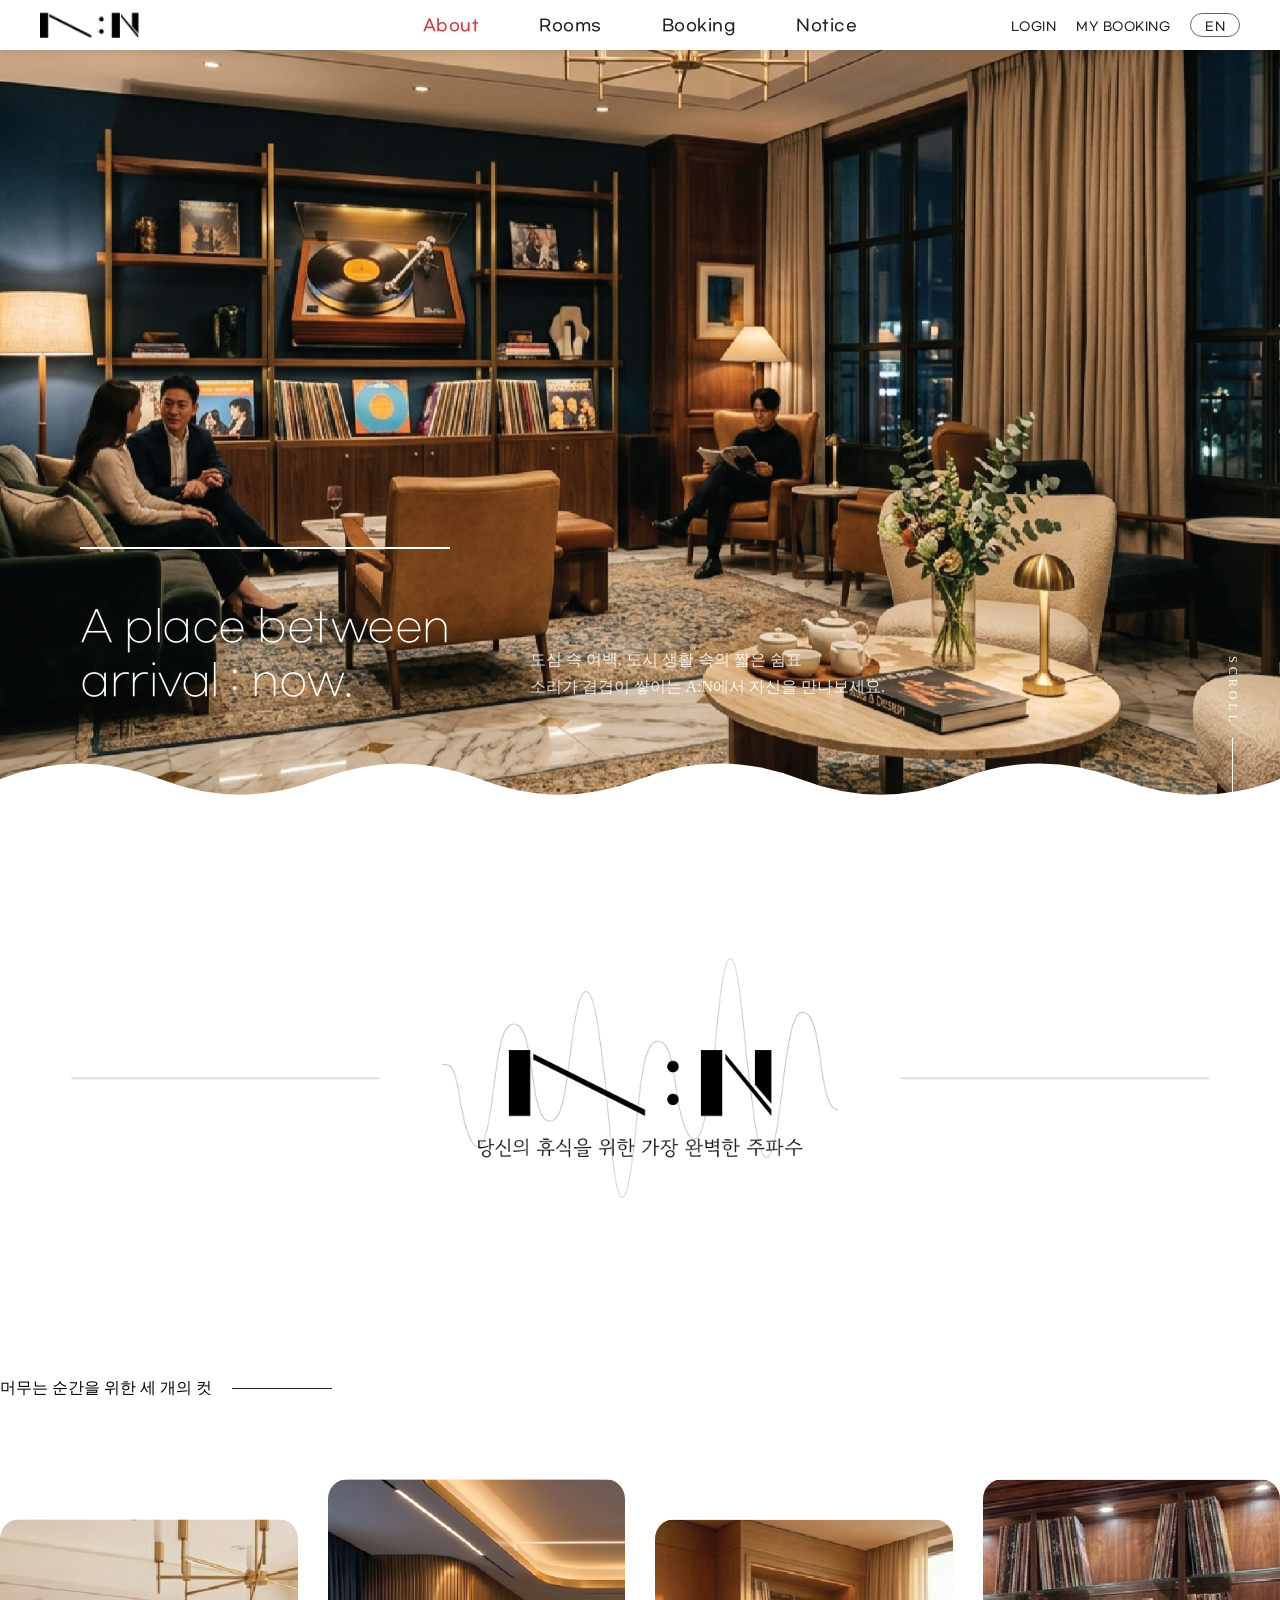
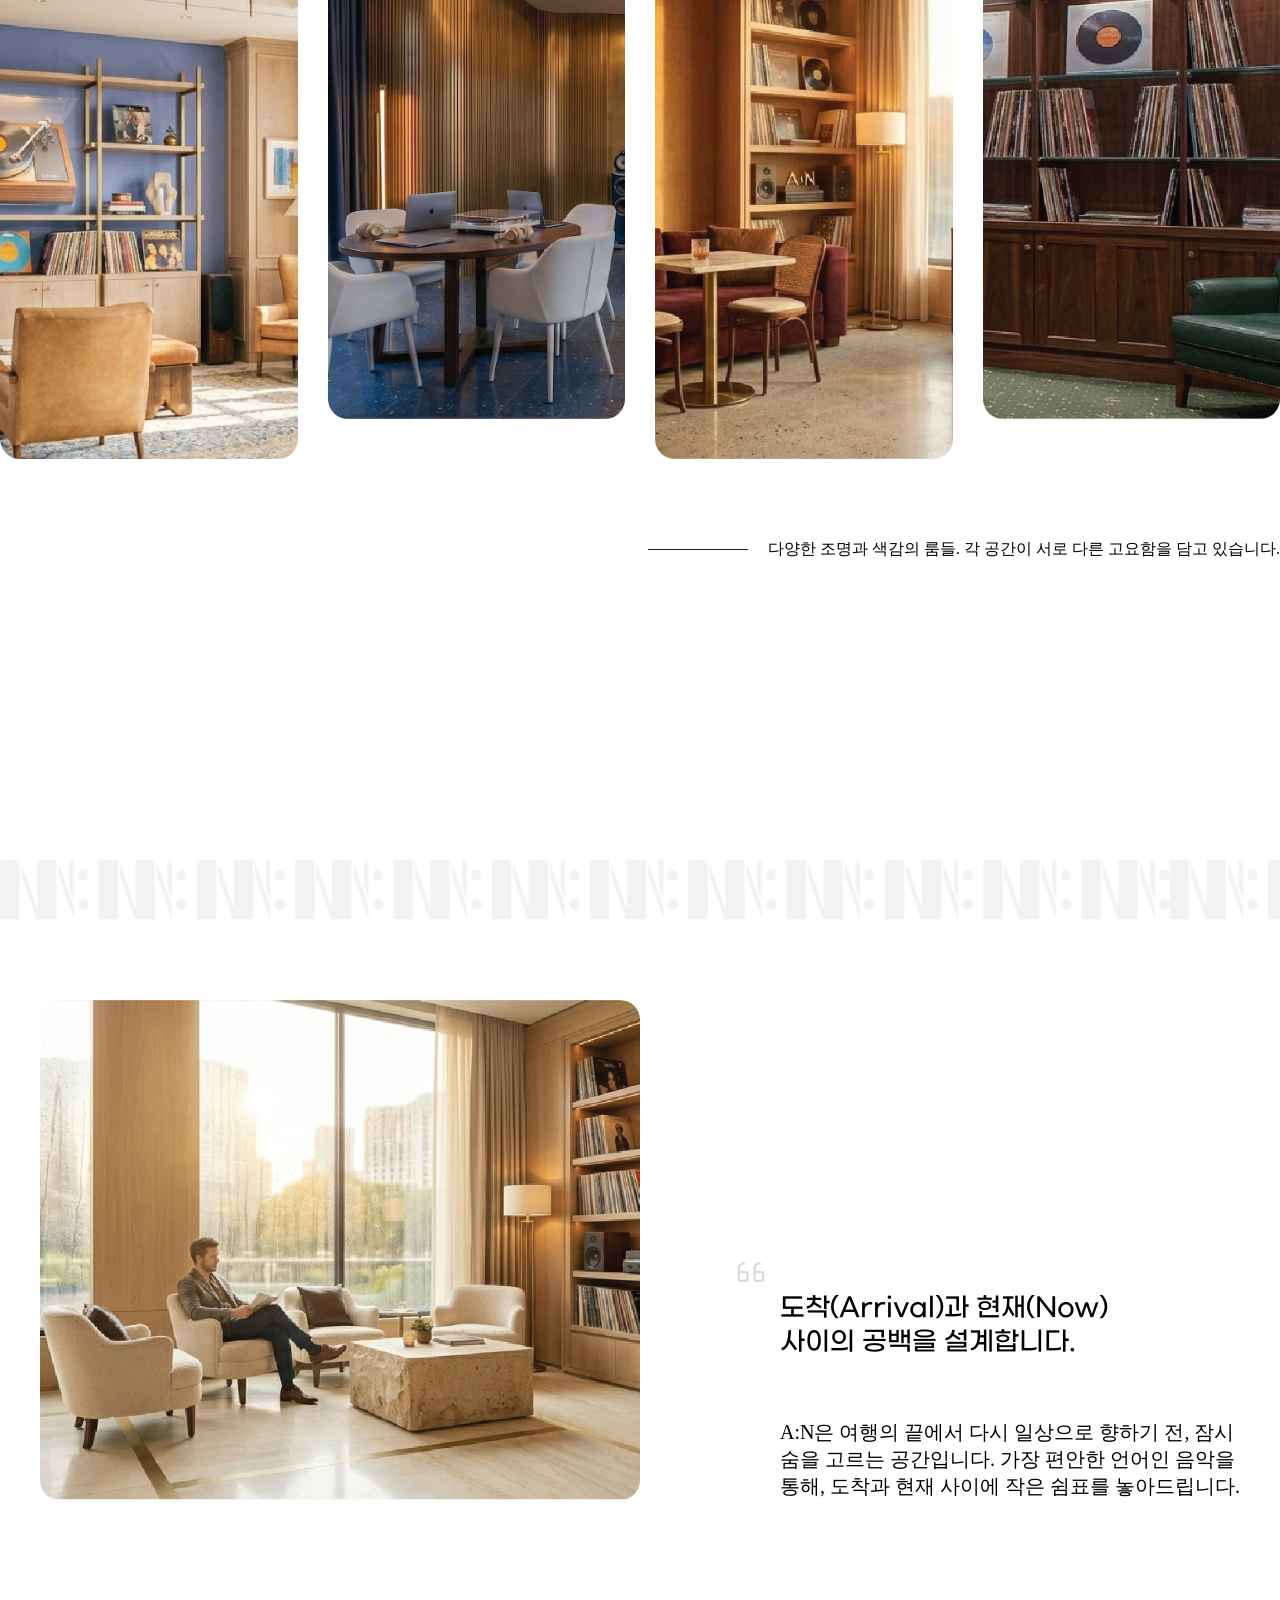
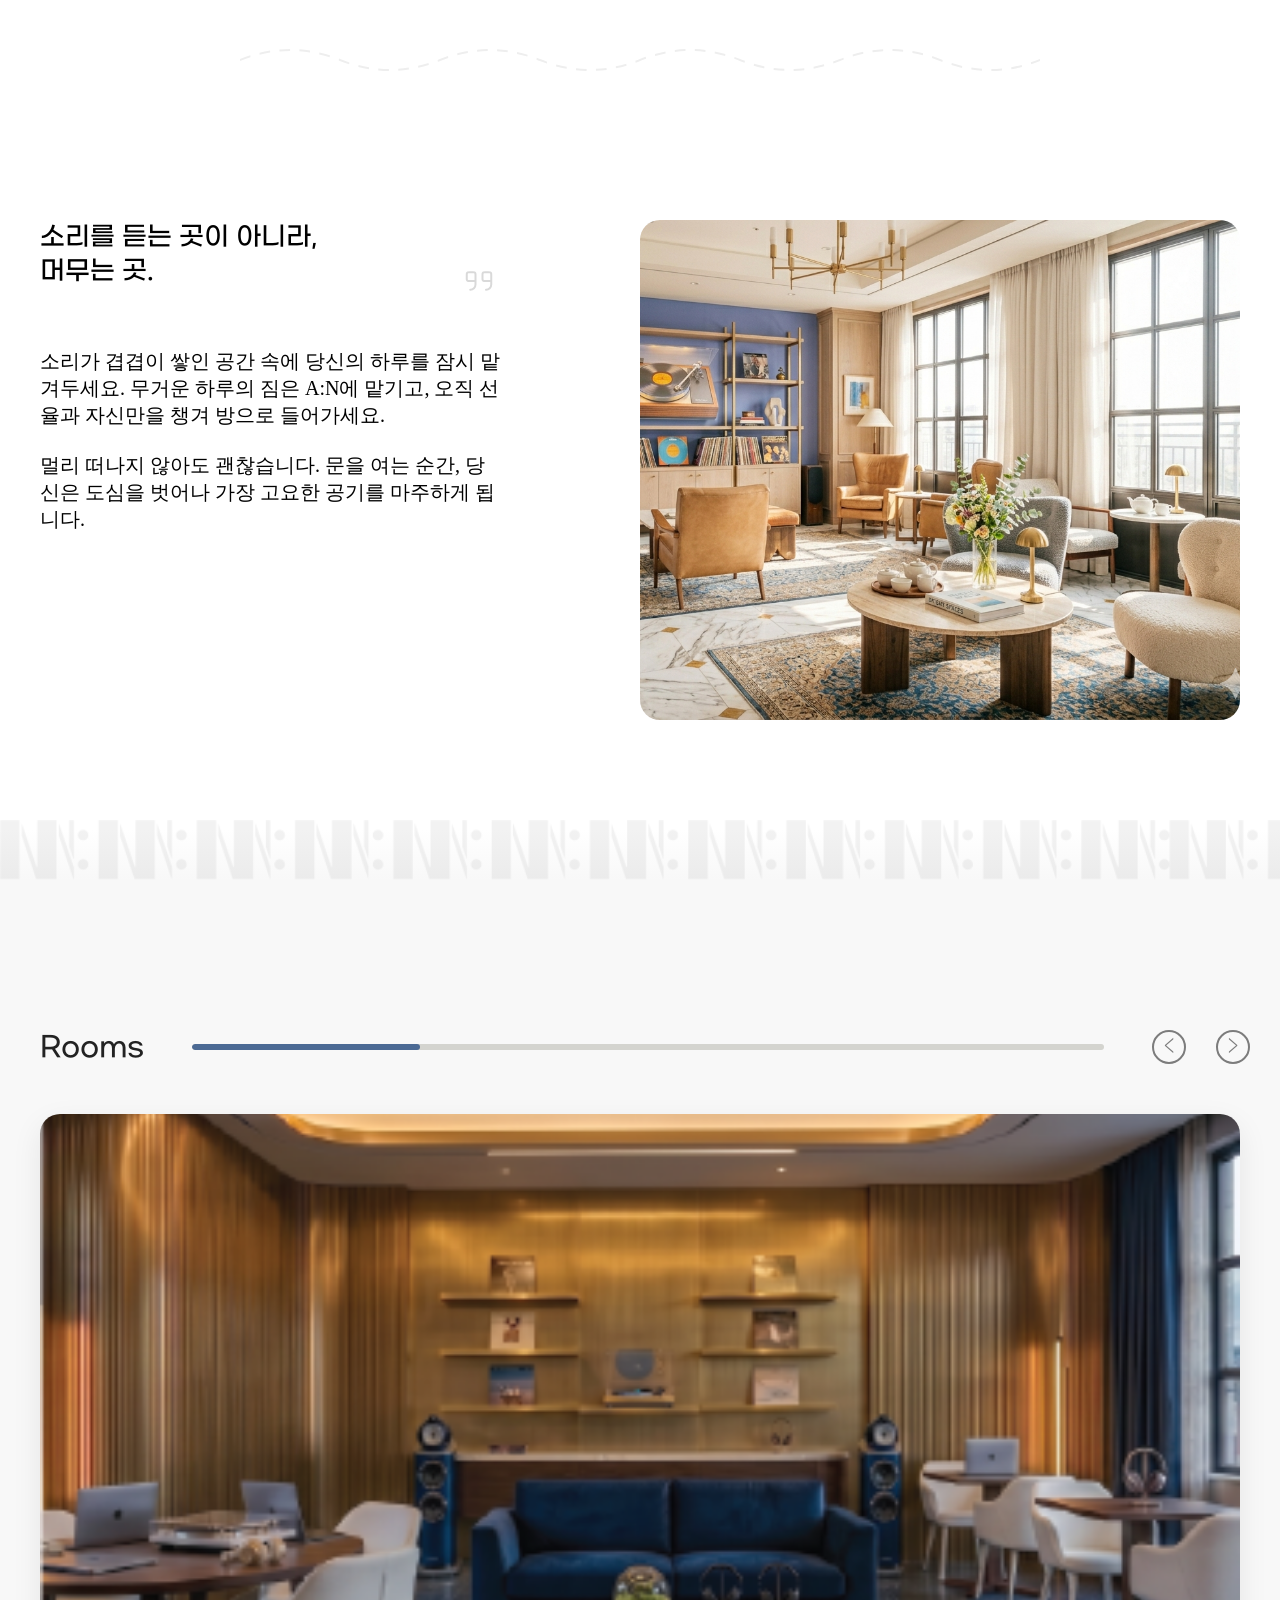
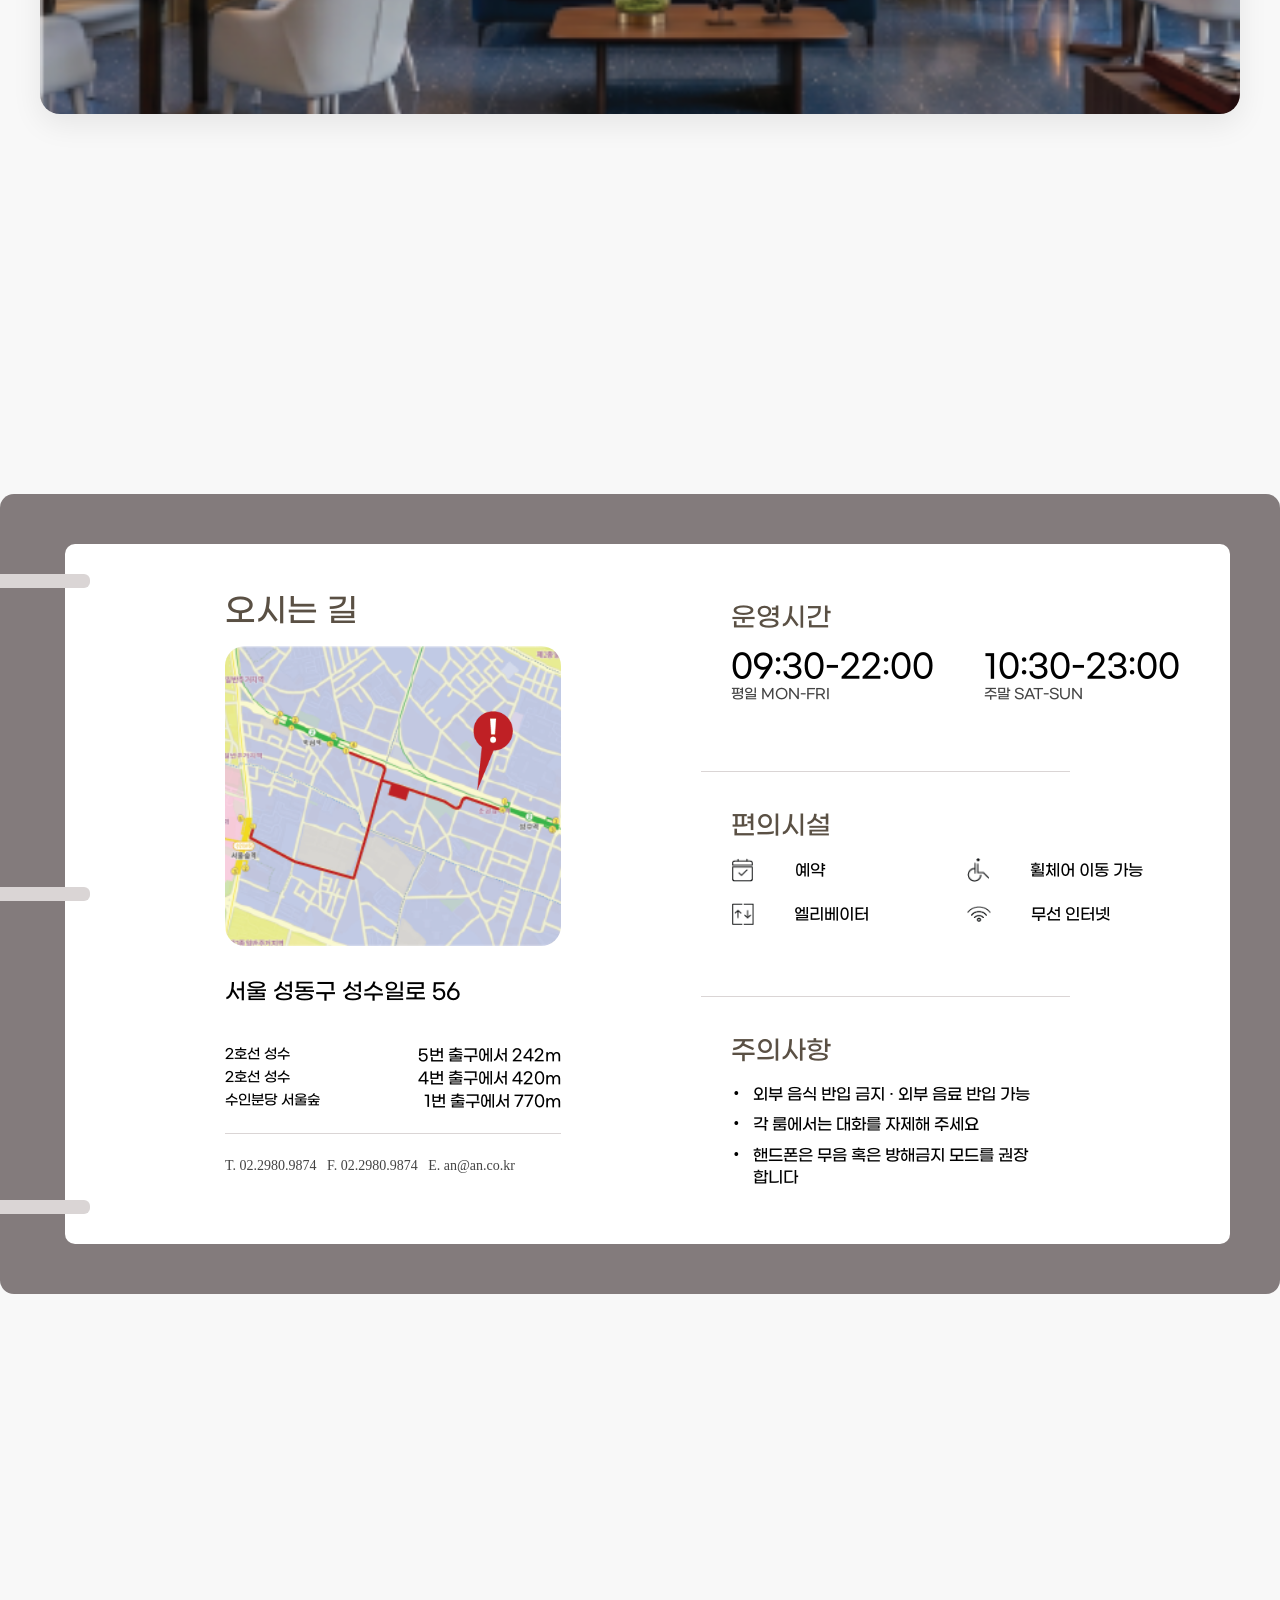
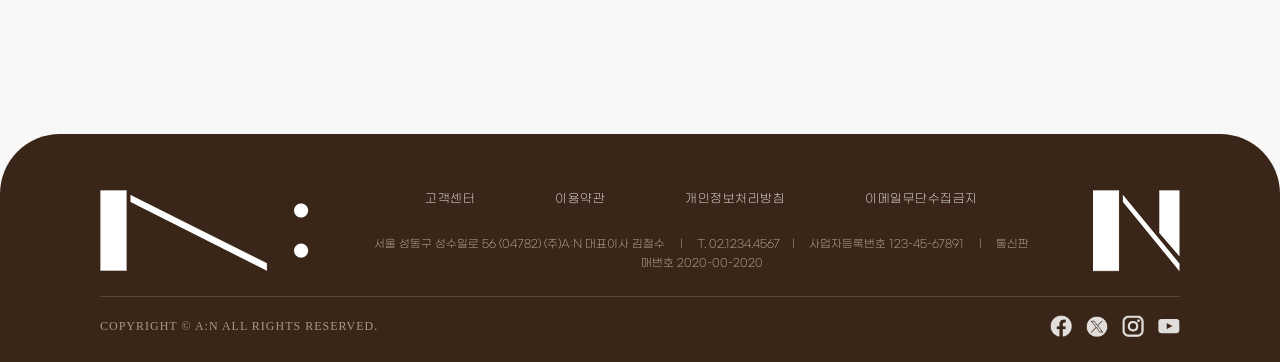
==== commit ccccc8f9: "Update links in index.html for navigation" ====
--- a/index.html
+++ b/index.html
@@ -27,12 +27,12 @@
 <body>
 	<header>
 		<div class="header-in">
-			<h1 class="top-logo"><a href="index1.html"><img src="images/logo-mini.png" alt="A:N"></a></h1>
+			<h1 class="top-logo"><a href="index.html"><img src="images/logo-mini.png" alt="A:N"></a></h1>
             <button class="hamburger" aria-label="menu">☰</button>
             <div class="nav-backdrop"></div>
     			<nav class="gnb">
 	    			<ul>
-		    			<li><a class="active">About</a></li>
+		    			<li><a href="index.html" class="active">About</a></li>
 			    		<li><a href="AN101/AN101.html">Rooms</a></li>
 				    	<li><a>Booking</a></li>
 					    <li><a>Notice</a></li>
@@ -286,173 +286,7 @@
 
 	<!-- ============ Rooms 캐러셀 + LP + 자동슬라이드 ============ -->
 	<script src="js/jquery-1.12.3.js"></script>
-	<script>
-	/* DOM 준비 후 즉시 실행 (script 태그가 body 끝에 있으므로 DOMContentLoaded 상태 보장) */
-	(function () {
-		try {
-		const rooms   = document.querySelector('.rooms');
-		const list    = document.querySelector('.rooms-list');
-		const btnPrev = document.querySelector('.rooms-btn .prev');
-		const btnNext = document.querySelector('.rooms-btn .next');
-		const bar     = document.querySelector('.rooms-bar span');
-		if (!rooms || !list) return;    /* 안전장치 : 요소 없으면 중단 */
-
-		/* ---------- 순환 효과를 위한 카드 복제 (index/step 선언 前 먼저 처리) ---------- */
-		const originals = Array.from(list.children);
-		const totalReal = originals.length;
-		if (totalReal < 2) return;      /* 카드가 2개 미만이면 캐러셀 X */
-
-		/* 앞에 마지막 카드 복제, 뒤에 첫 카드 복제 */
-		const cloneFirst = originals[0].cloneNode(true);
-		const cloneLast  = originals[totalReal - 1].cloneNode(true);
-		/* 클론된 video의 autoplay 제거 → 브라우저 비디오 리소스 중복 로드 방지 */
-		[cloneFirst, cloneLast].forEach(function (c) {
-			const v = c.querySelector('video');
-			if (v) v.removeAttribute('autoplay');
-		});
-		cloneFirst.classList.add('clone');
-		cloneLast.classList.add('clone');
-		list.appendChild(cloneFirst);
-		list.insertBefore(cloneLast, originals[0]);
-
-		const cards = list.children;   /* 이제 카드 6장 : [301', video, 101, 201, 301, video'] */
-		const total = cards.length;
-		let index = 1;                  /* 초기 : 진짜 비디오 */
-		let auto;
-		let isMoving = false;           /* 전환 중 잠금 : 연속 클릭/자동슬라이드 겹침으로 인한 index 폭주 방지 */
-
-		/* 카드 폭 + gap 을 뷰포트에 따라 계산 (모바일 : 82vw + 40, PC : 1200 + 40) */
-		function getStep() {
-			return (window.innerWidth < 768)
-				? Math.round(window.innerWidth * 0.82) + 40
-				: 1200 + 40;
-		}
-		let step = getStep();
-		window.addEventListener('resize', function () {
-			step = getStep();
-			list.classList.remove('animate');
-			list.style.transform  = 'translateX(' + (-index * step) + 'px)';
-			void list.offsetWidth;
-			requestAnimationFrame(function () { list.classList.add('animate'); });
-		});
-
-		/* 초기 위치 : CSS 기본에 transition 없음 → 즉시 transform 적용 (애니메이션 X) */
-		list.style.transform  = `translateX(${-index * step}px)`;
-
-		function updateUI() {
-			for (let i = 0; i < total; i++) {
-				cards[i].classList.toggle('on', i === index);
-			}
-			/* 프로그레스 바 : 실제 카드 기준 */
-			const realIdx = ((index - 1) + totalReal) % totalReal;
-			bar.style.width = `${((realIdx + 1) / totalReal) * 100}%`;
-		}
-		function move() {
-			isMoving = true;
-			list.style.transform = `translateX(${-index * step}px)`;
-			updateUI();
-		}
-		function next() { if (isMoving) return; index++; move(); }
-		function prev() { if (isMoving) return; index--; move(); }
-
-		/* 클론 지점에 도달하면 애니메이션 없이 진짜 카드로 순간이동 */
-		list.addEventListener('transitionend', (e) => {
-			if (e.propertyName !== 'transform' || e.target !== list) return;
-			if (index === 0) {                  /* 클론 301 → 진짜 301 */
-				index = totalReal;
-				jumpNoAnim();
-			} else if (index === total - 1) {    /* 클론 video → 진짜 video */
-				index = 1;
-				jumpNoAnim();
-			} else {
-				isMoving = false;               /* 일반 전환 완료 → 잠금 해제 */
-			}
-		});
-		function jumpNoAnim() {
-			list.classList.remove('animate');
-			list.style.transform  = `translateX(${-index * step}px)`;
-			updateUI();
-			void list.offsetWidth;
-			requestAnimationFrame(function () {
-				list.classList.add('animate');
-				isMoving = false;               /* 순간이동 후 잠금 해제 */
-			});
-		}
-
-		btnNext.addEventListener('click', next);
-		btnPrev.addEventListener('click', prev);
-
-		/* ---------- 자동 슬라이드 (hover 시 정지) ---------- */
-		function startAuto() { stopAuto(); auto = setInterval(next, 4000); }
-		function stopAuto()  { clearInterval(auto); }
-		rooms.addEventListener('mouseenter', stopAuto);
-		rooms.addEventListener('mouseleave', startAuto);
-
-		updateUI();
-		/* 강제 리플로우 후 다음 프레임에 .animate 클래스로 트랜지션 활성화 → 초기 로드 시 튐 방지 */
-		void list.offsetWidth;
-		requestAnimationFrame(function () {
-			list.classList.add('animate');
-			startAuto();
-		});
-
-		/* ---------- 모바일 햄버거 드로어 (header.open 토글) ---------- */
-		const header    = document.querySelector('header');
-		const hamburger = document.querySelector('.hamburger');
-		const backdrop  = document.querySelector('.nav-backdrop');
-		if (header && hamburger) {
-			function closeMenu() {
-				header.classList.remove('open');
-				hamburger.textContent = '☰';
-			}
-			hamburger.addEventListener('click', function (e) {
-				e.stopPropagation();
-				const willOpen = !header.classList.contains('open');
-				header.classList.toggle('open', willOpen);
-				hamburger.textContent = willOpen ? '✕' : '☰';
-			});
-			if (backdrop) backdrop.addEventListener('click', closeMenu);
-			document.querySelectorAll('.gnb a, .util a').forEach(function (a) {
-				a.addEventListener('click', closeMenu);
-			});
-		}
-
-		/* ---------- LP hover : 회전 + 오디오 재생 ---------- */
-		list.querySelectorAll('.lp').forEach((lp) => {
-			const img   = lp.querySelector('img');
-			const audio = lp.querySelector('audio');
-			if (!img || !audio) return;
-			lp.addEventListener('mouseenter', () => {
-				img.classList.add('spin');
-				audio.play().catch(() => {});
-			});
-			lp.addEventListener('mouseleave', () => {
-				img.classList.remove('spin');
-				audio.pause();
-			});
-		});
-
-		/* ---------- 맨 위로 버튼 : 300px 이상 스크롤 & 푸터와 안 겹칠 때만 표시 (101과 동일) ---------- */
-		const topBtn = document.querySelector('.top-btn');
-		const footer = document.querySelector('footer');
-		if (topBtn) {
-			window.addEventListener('scroll', () => {
-				const scrolled  = window.scrollY;
-				const viewportH = window.innerHeight;
-				const footerTop = footer ? footer.getBoundingClientRect().top : Infinity;
-				const nearFooter = footerTop < viewportH;
-				topBtn.classList.toggle('show', scrolled > 300 && !nearFooter);
-			});
-			topBtn.addEventListener('click', () => {
-				window.scrollTo({ top: 0, behavior: 'smooth' });
-			});
-		}
-		} catch (err) {
-			/* 캐러셀 초기화 실패해도 카드는 CSS 기본값(전부 밝게)으로 보임 */
-			console.error('rooms carousel init failed:', err);
-		}
-	})();
-	</script>
+	<script src="js/main.js"></script>
 
 </body>
 </html>
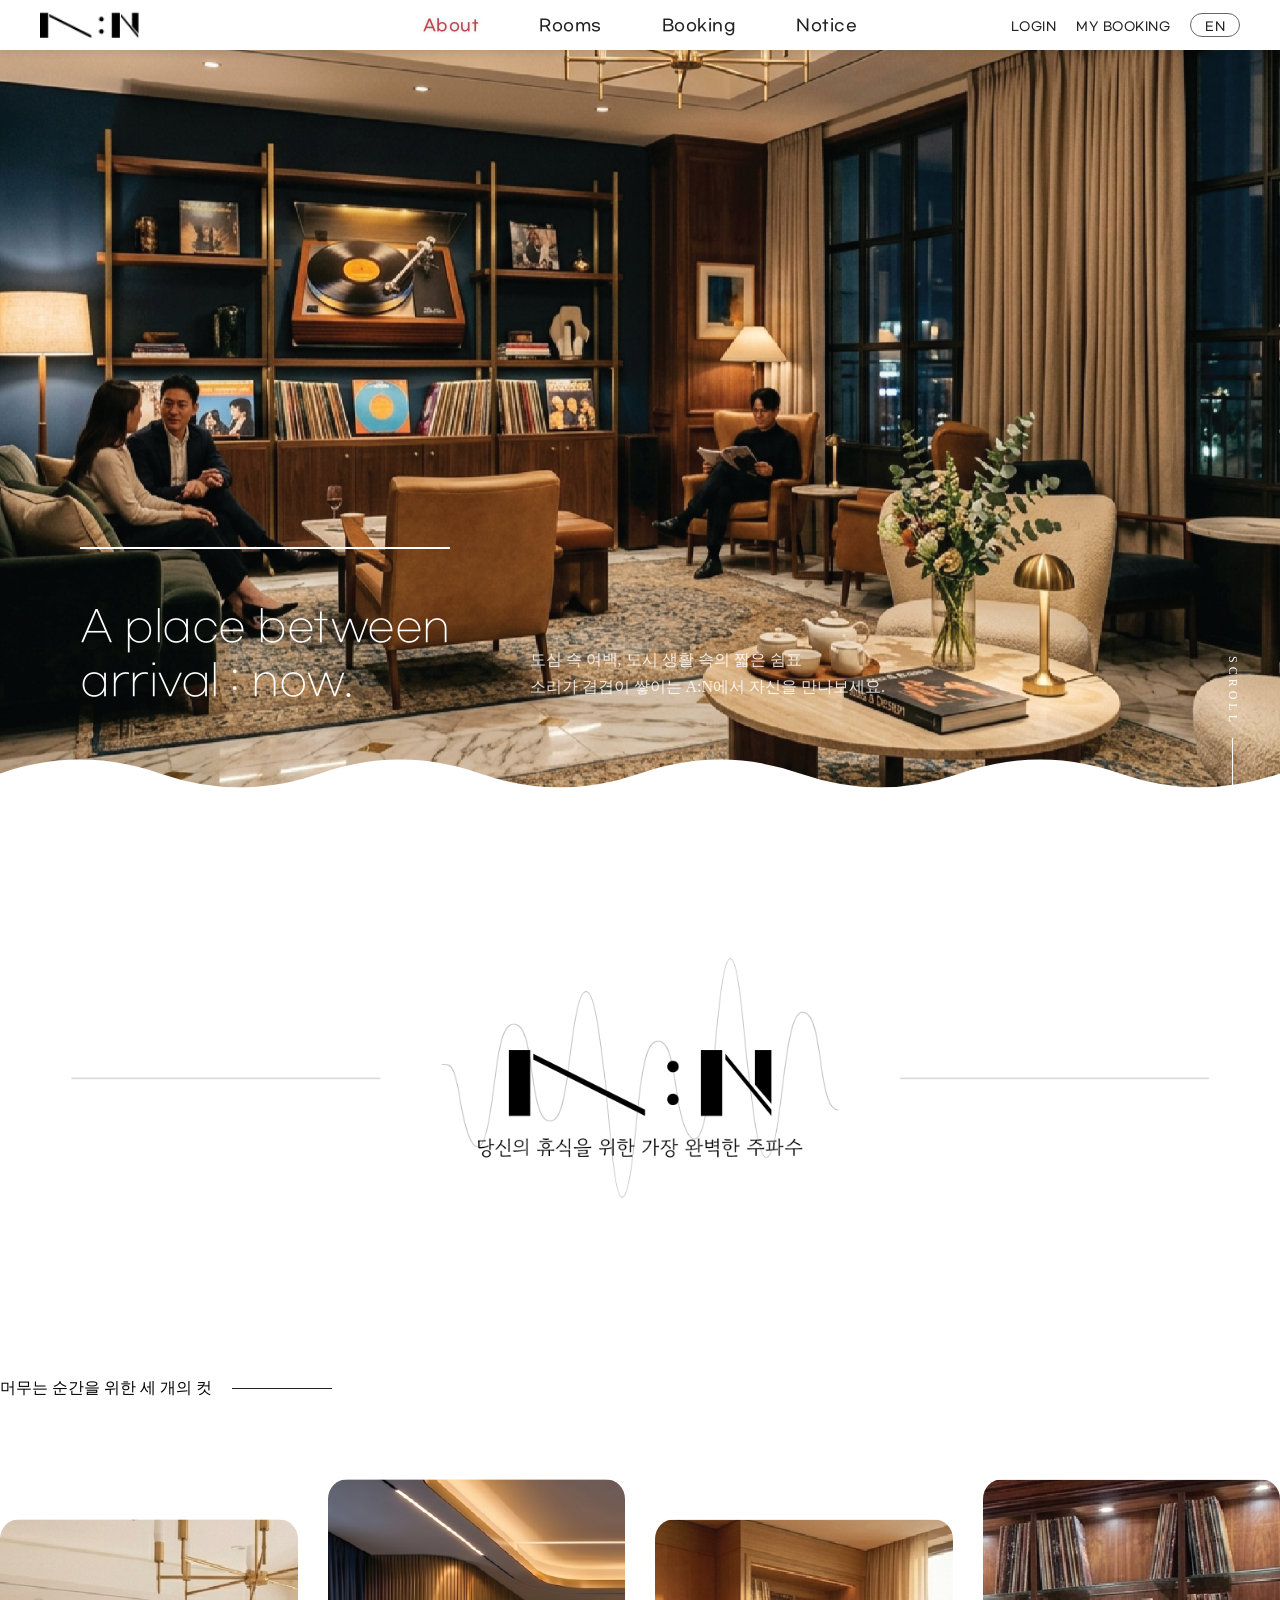
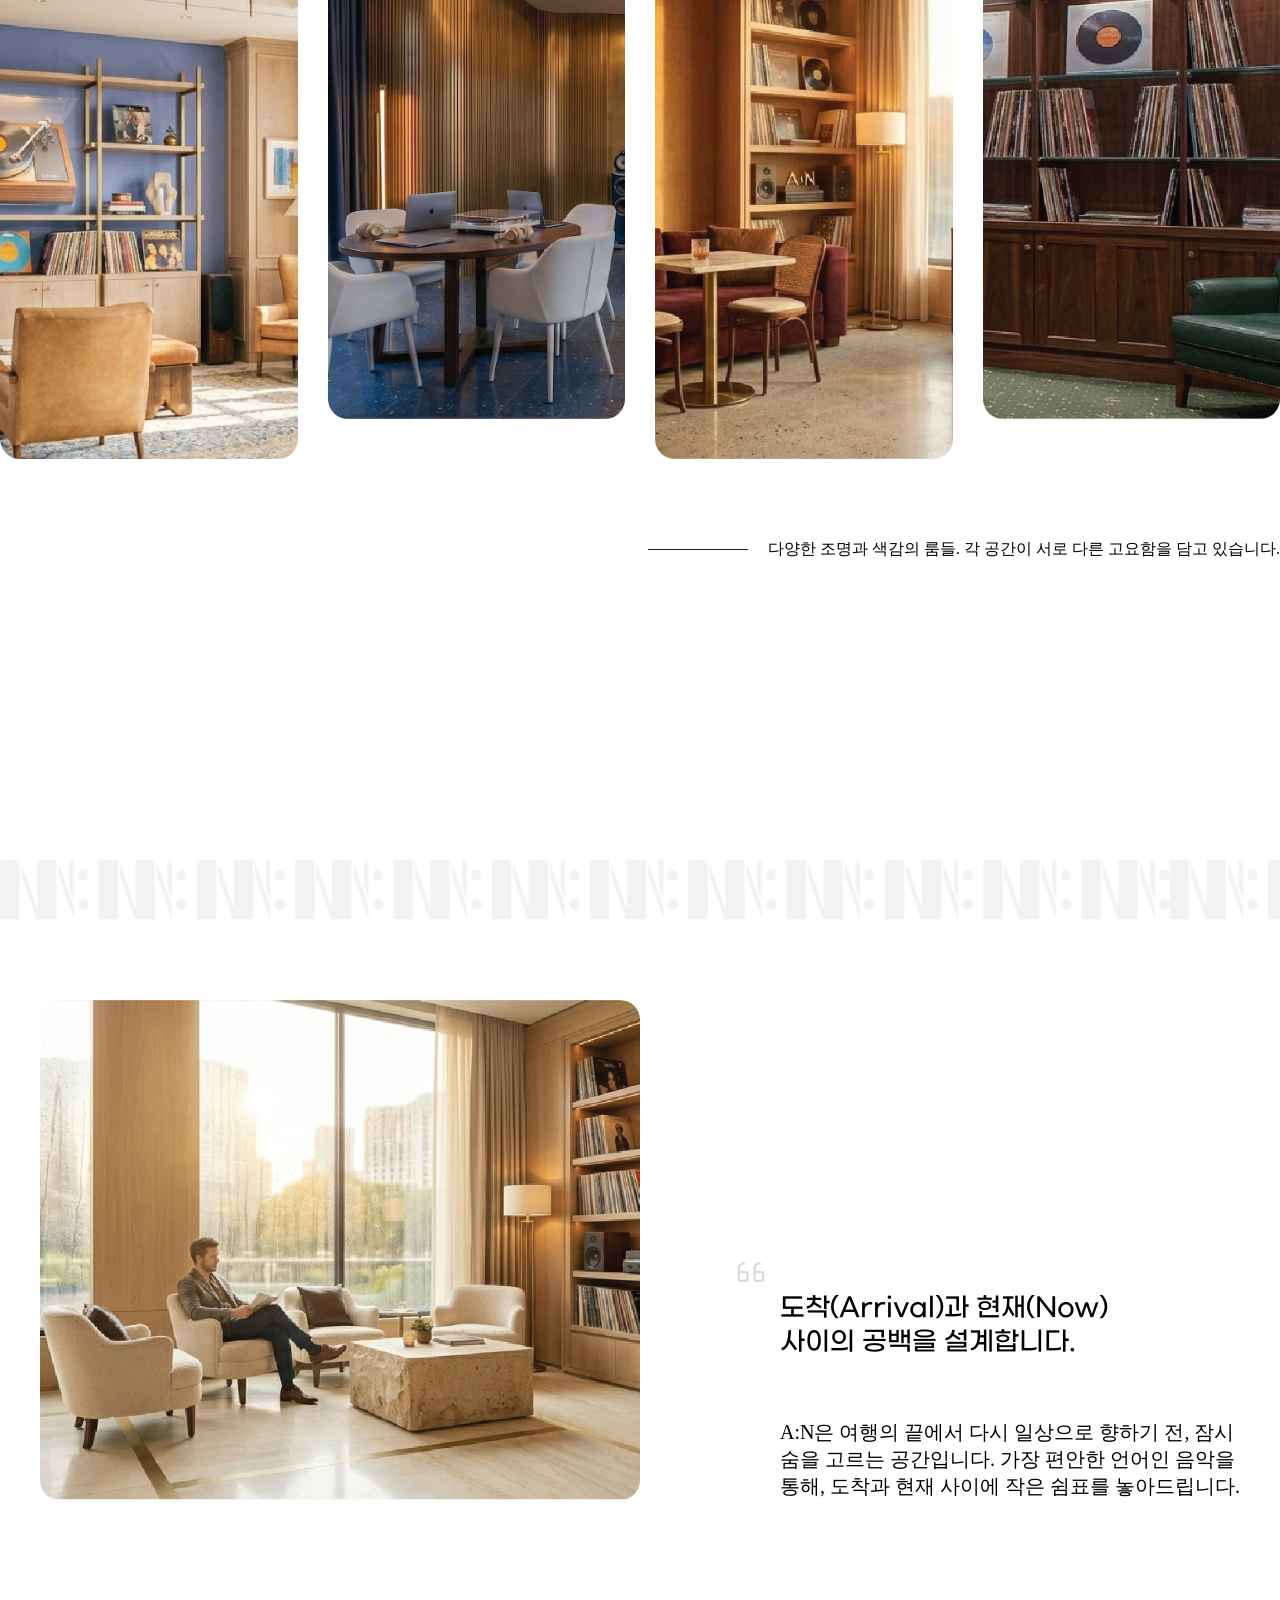
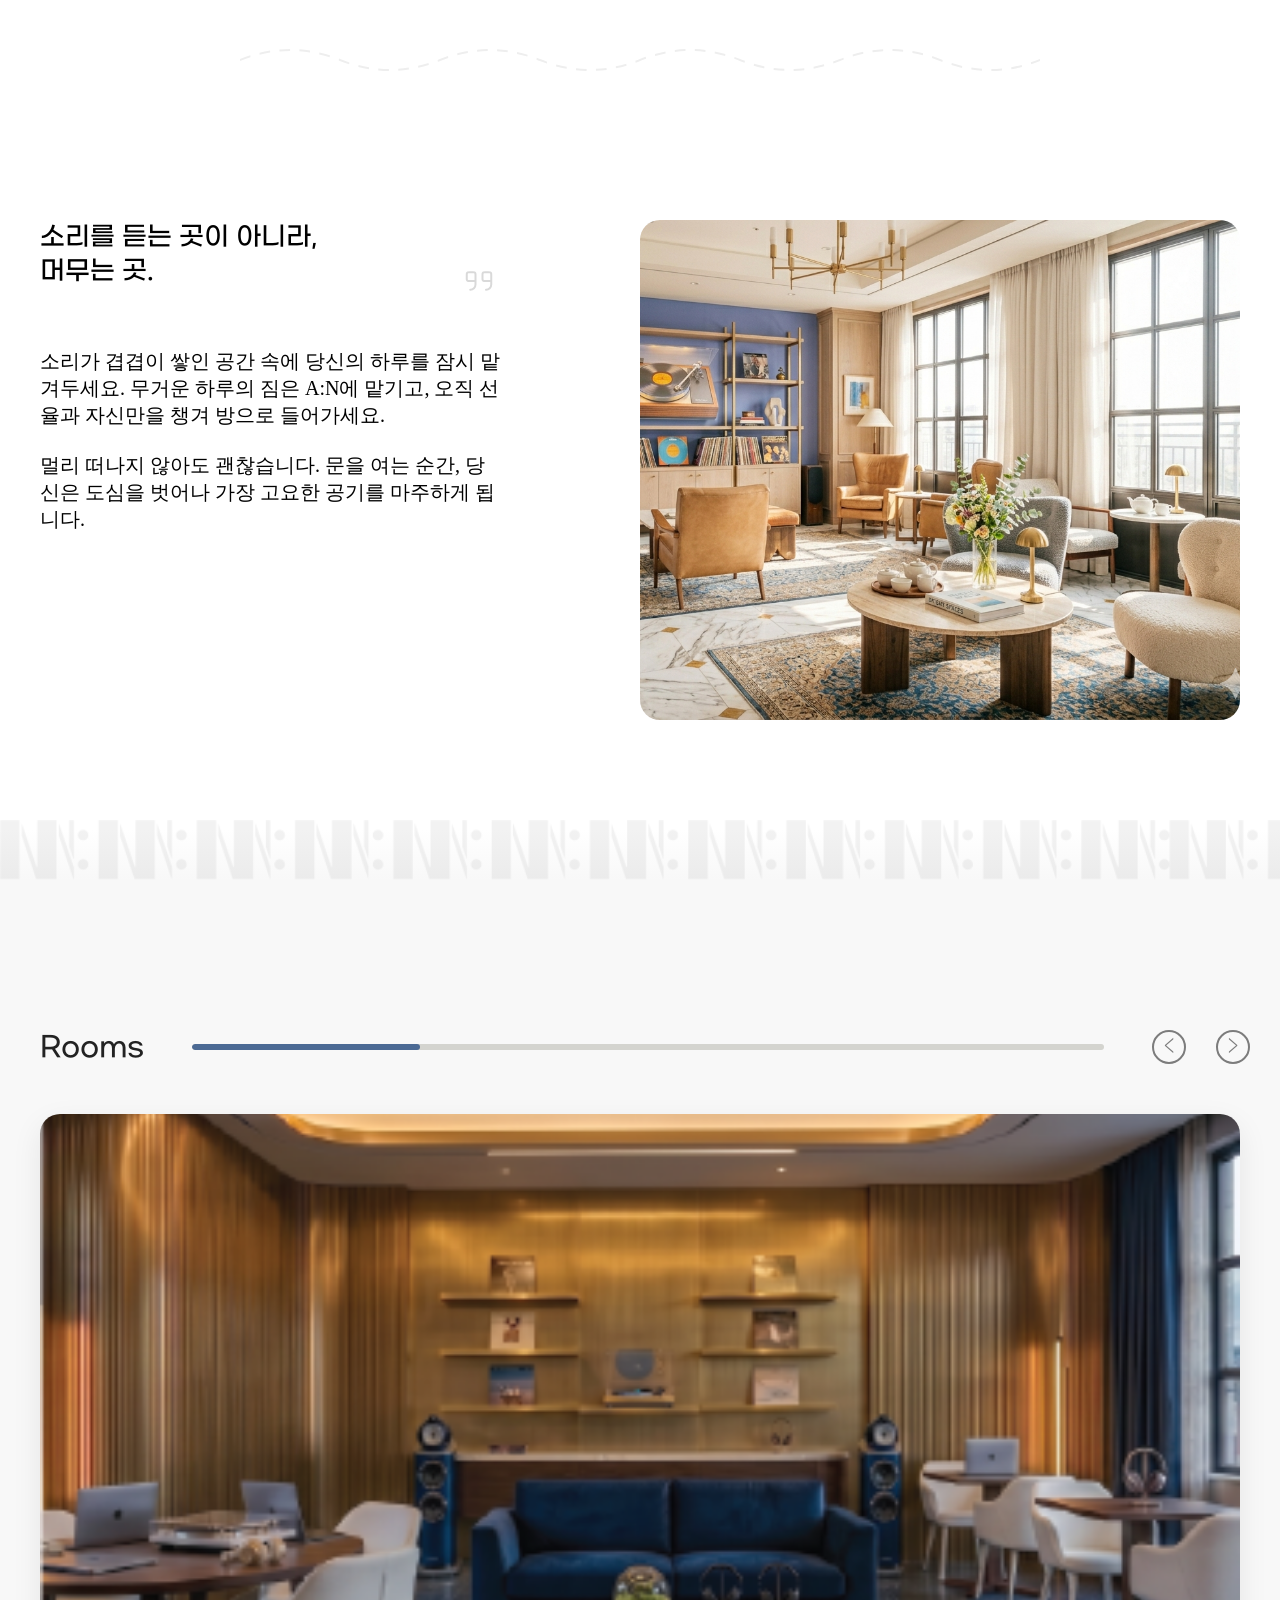
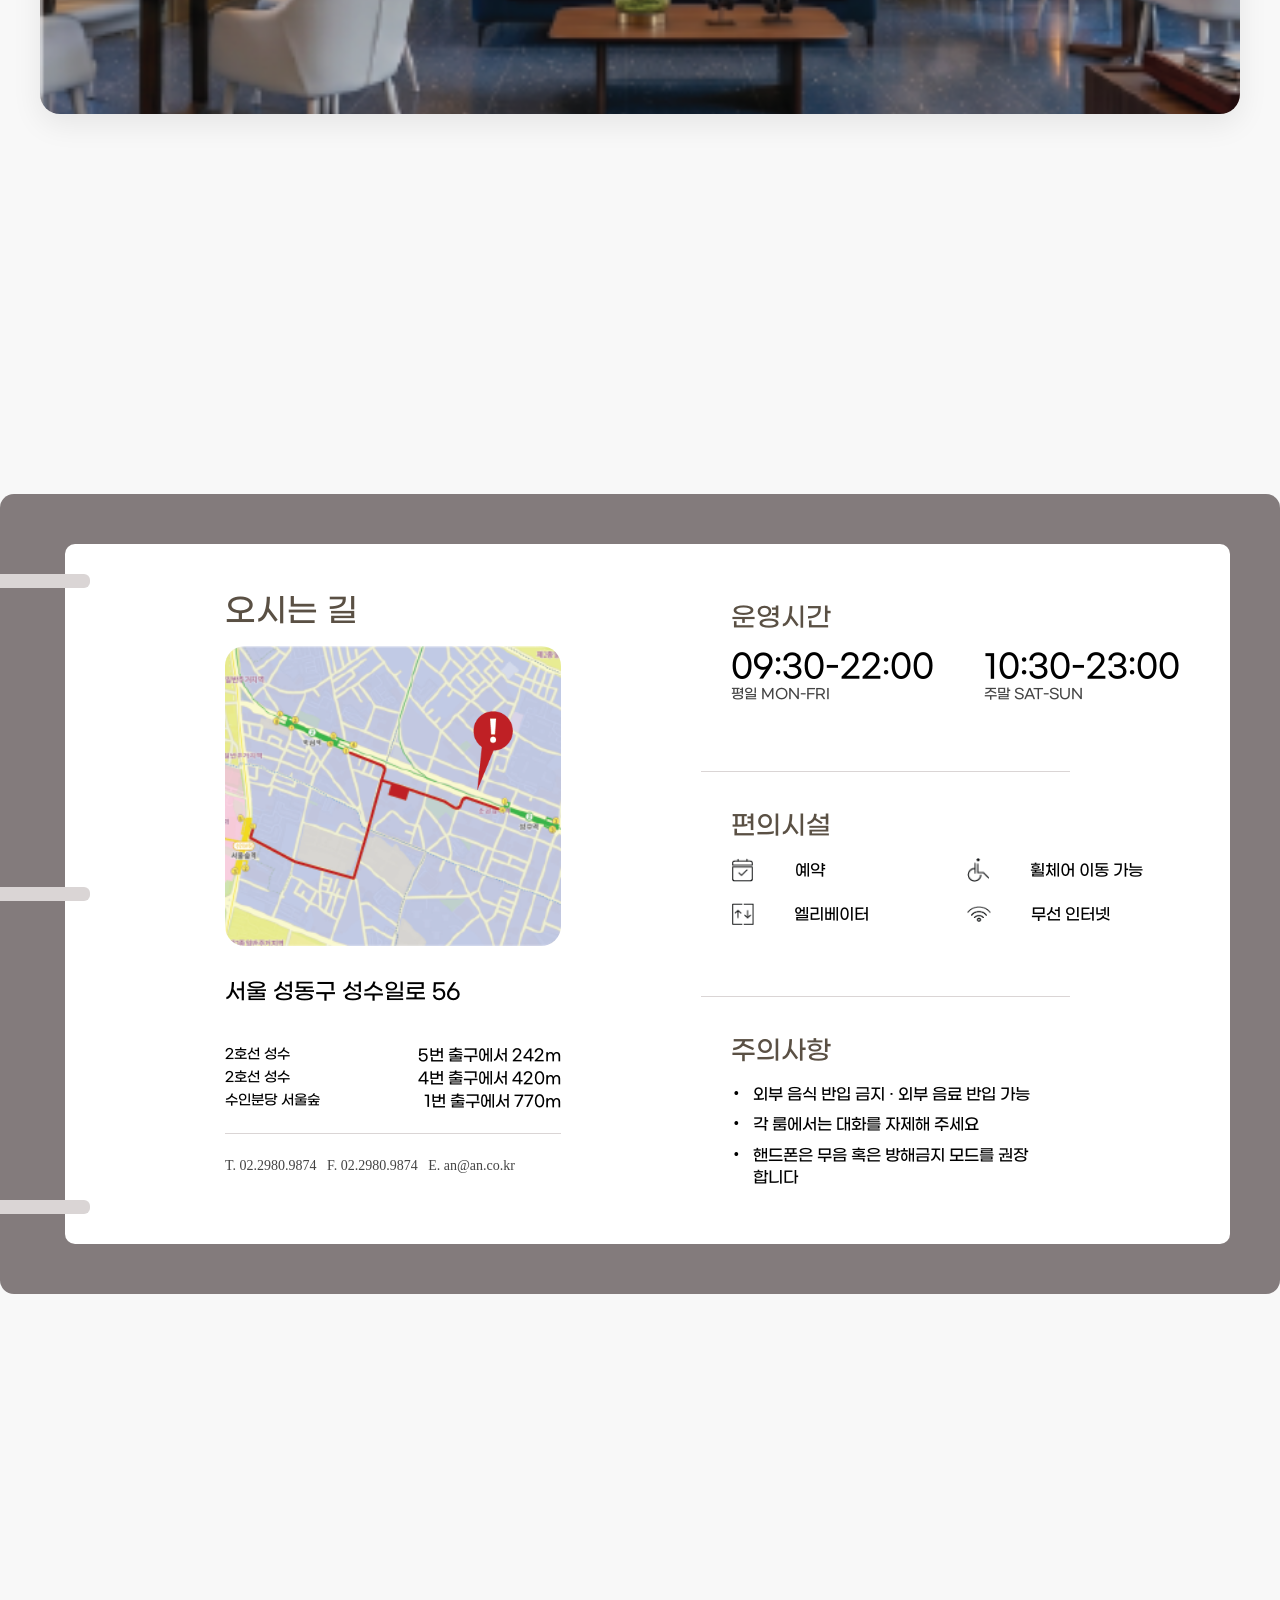
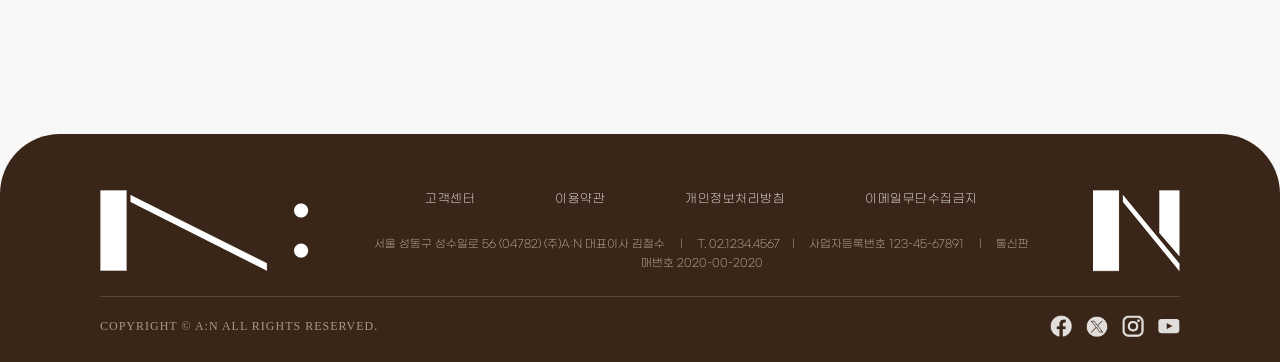
==== commit 73f35621: "Update index.html" ====
--- a/index.html
+++ b/index.html
@@ -67,10 +67,10 @@
 			<span class="scroll-line"></span> 
 		</div>
 		<div class="wave">
-			<svg viewBox="0 0 1440 160" preserveAspectRatio="none" xmlns="http://www.w3.org/2000/svg">
+			<svg viewBox="0 0 1440 180" preserveAspectRatio="none" xmlns="http://www.w3.org/2000/svg">
 				<!-- 규칙적인 사인 파형: 진폭 50, 반주기 180, 총 8개의 반주기(= 4개 완주기) -->
 				<defs>
-					<path id="wave-path" d="M0,80 Q90,30 180,80 T360,80 T540,80 T720,80 T900,80 T1080,80 T1260,80 T1440,80 L1440,160 L0,160 Z"/>
+					<path id="wave-path" d="M0,80 Q90,30 180,80 T360,80 T540,80 T720,80 T900,80 T1080,80 T1260,80 T1440,80 L1440,180 L0,180 Z"/>
 				</defs>
 				<!-- 뒤쪽 웨이브 (연하게, 느리게) -->
 				<g class="wave-back">
